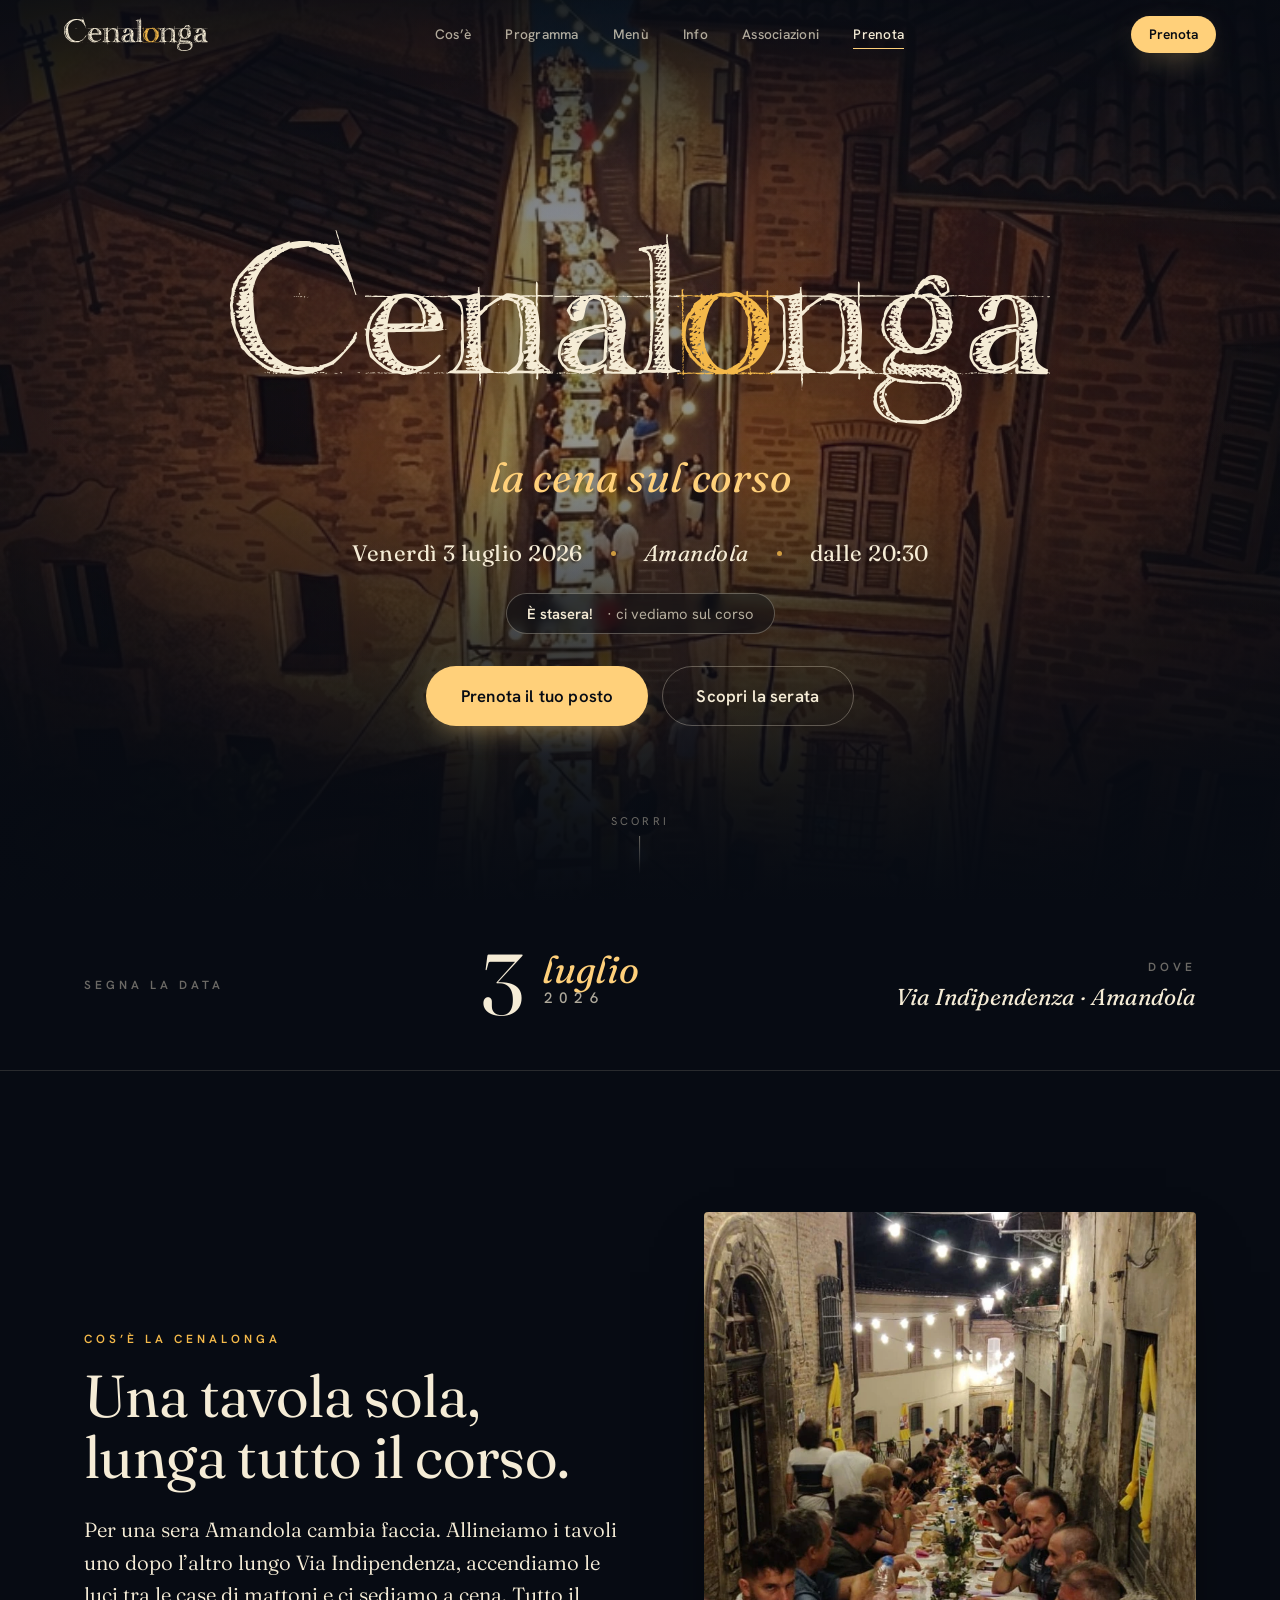
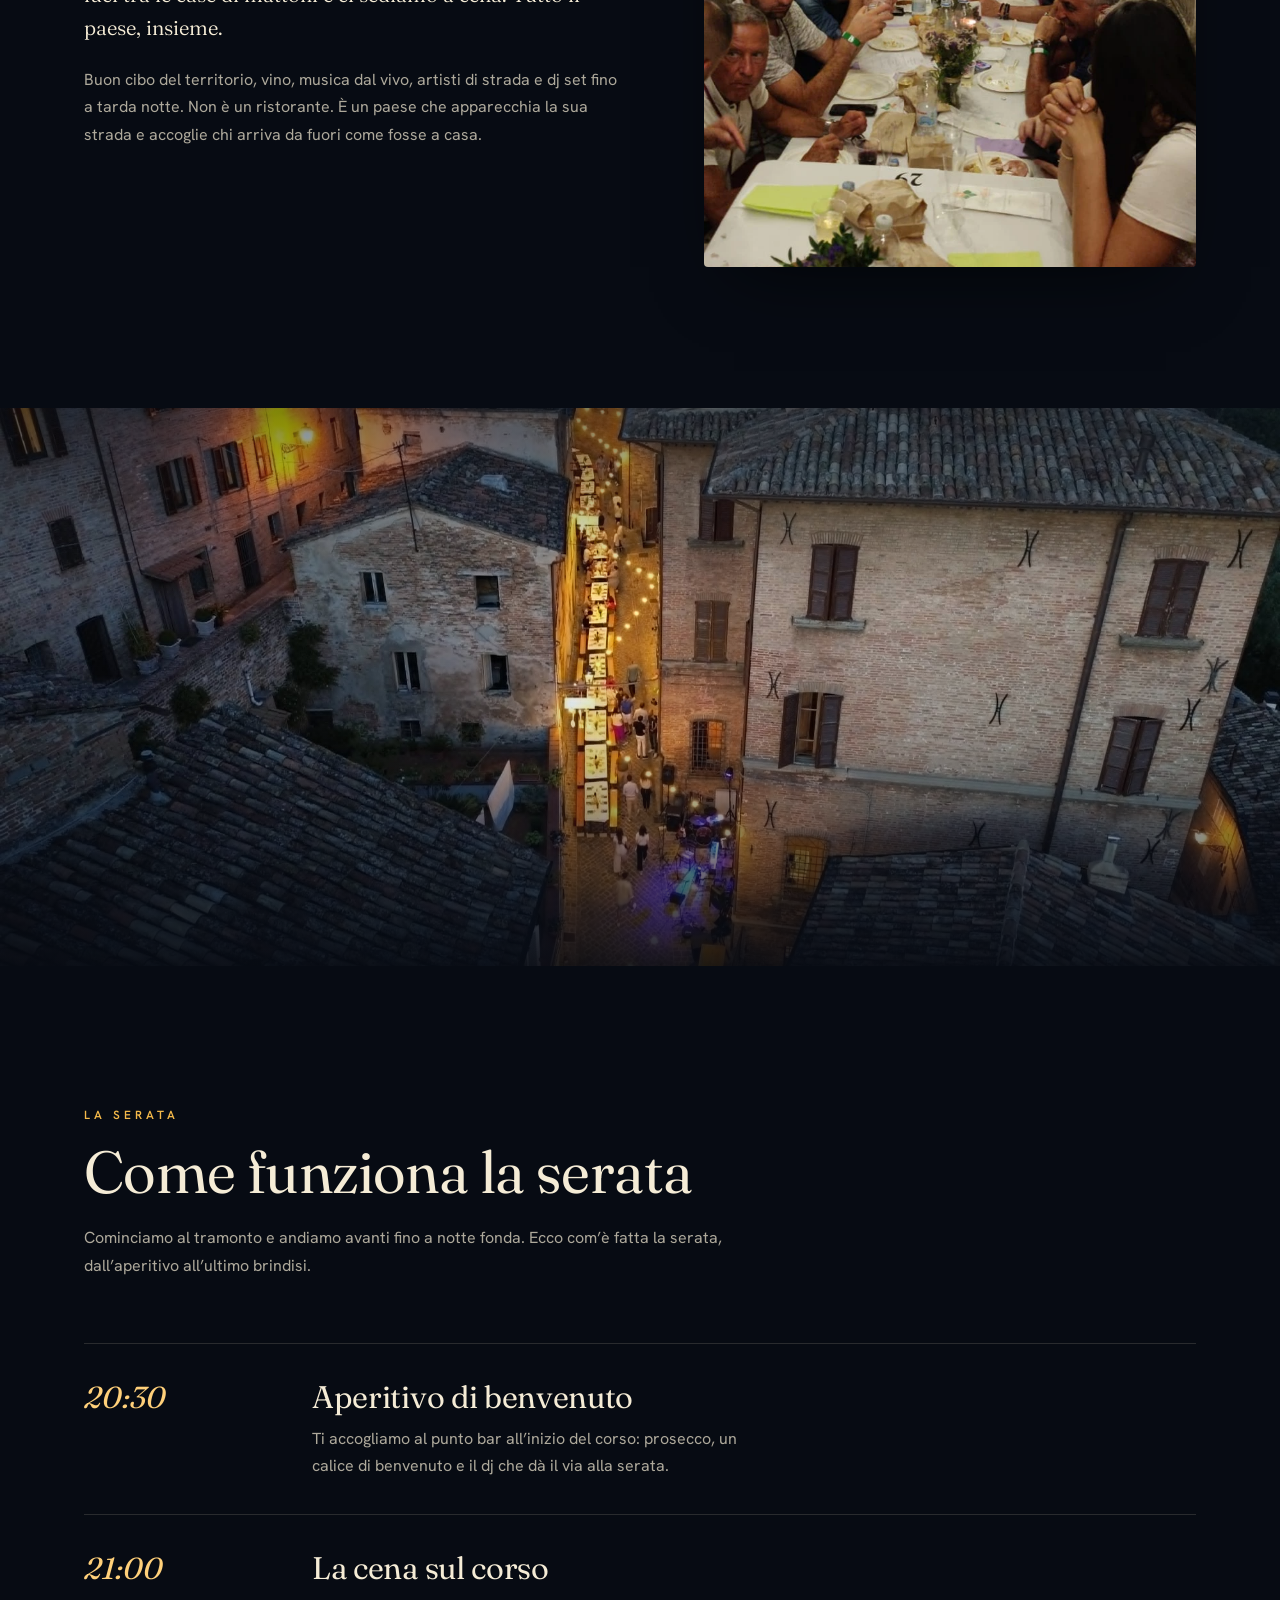
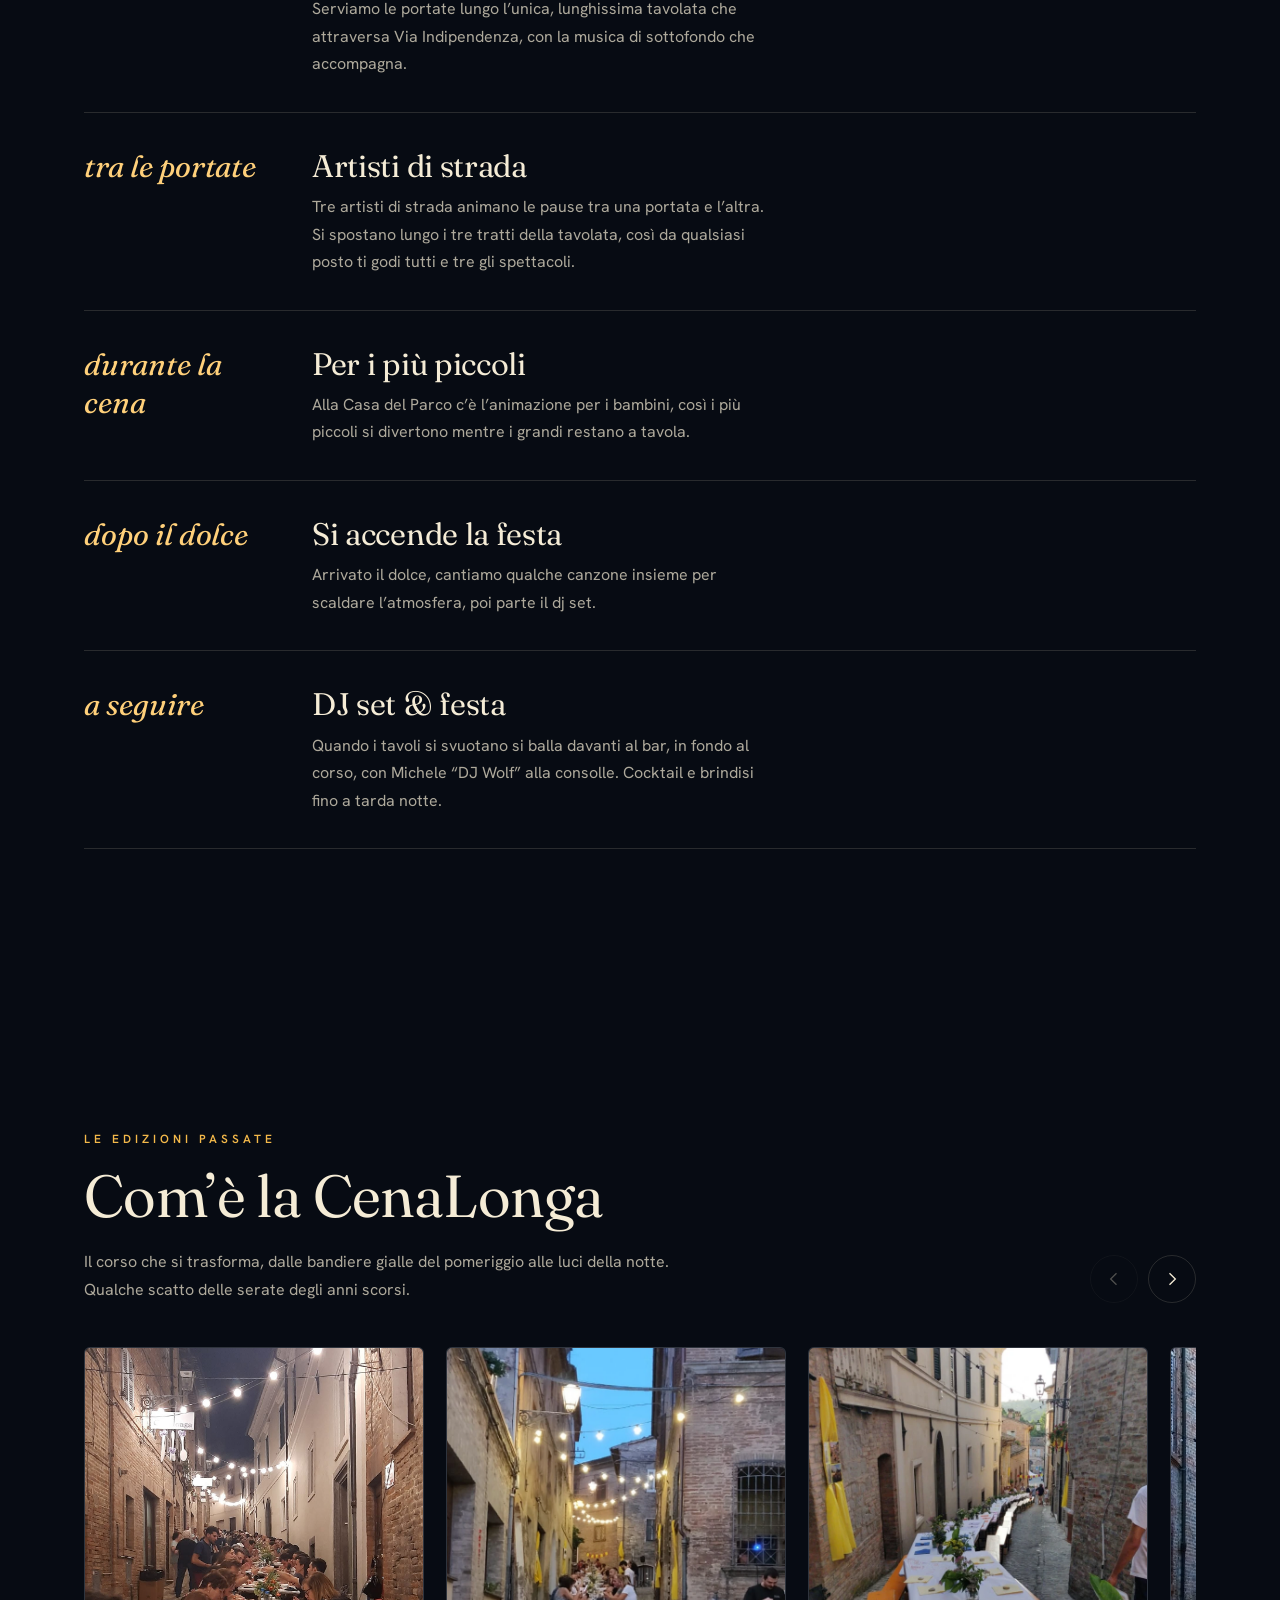
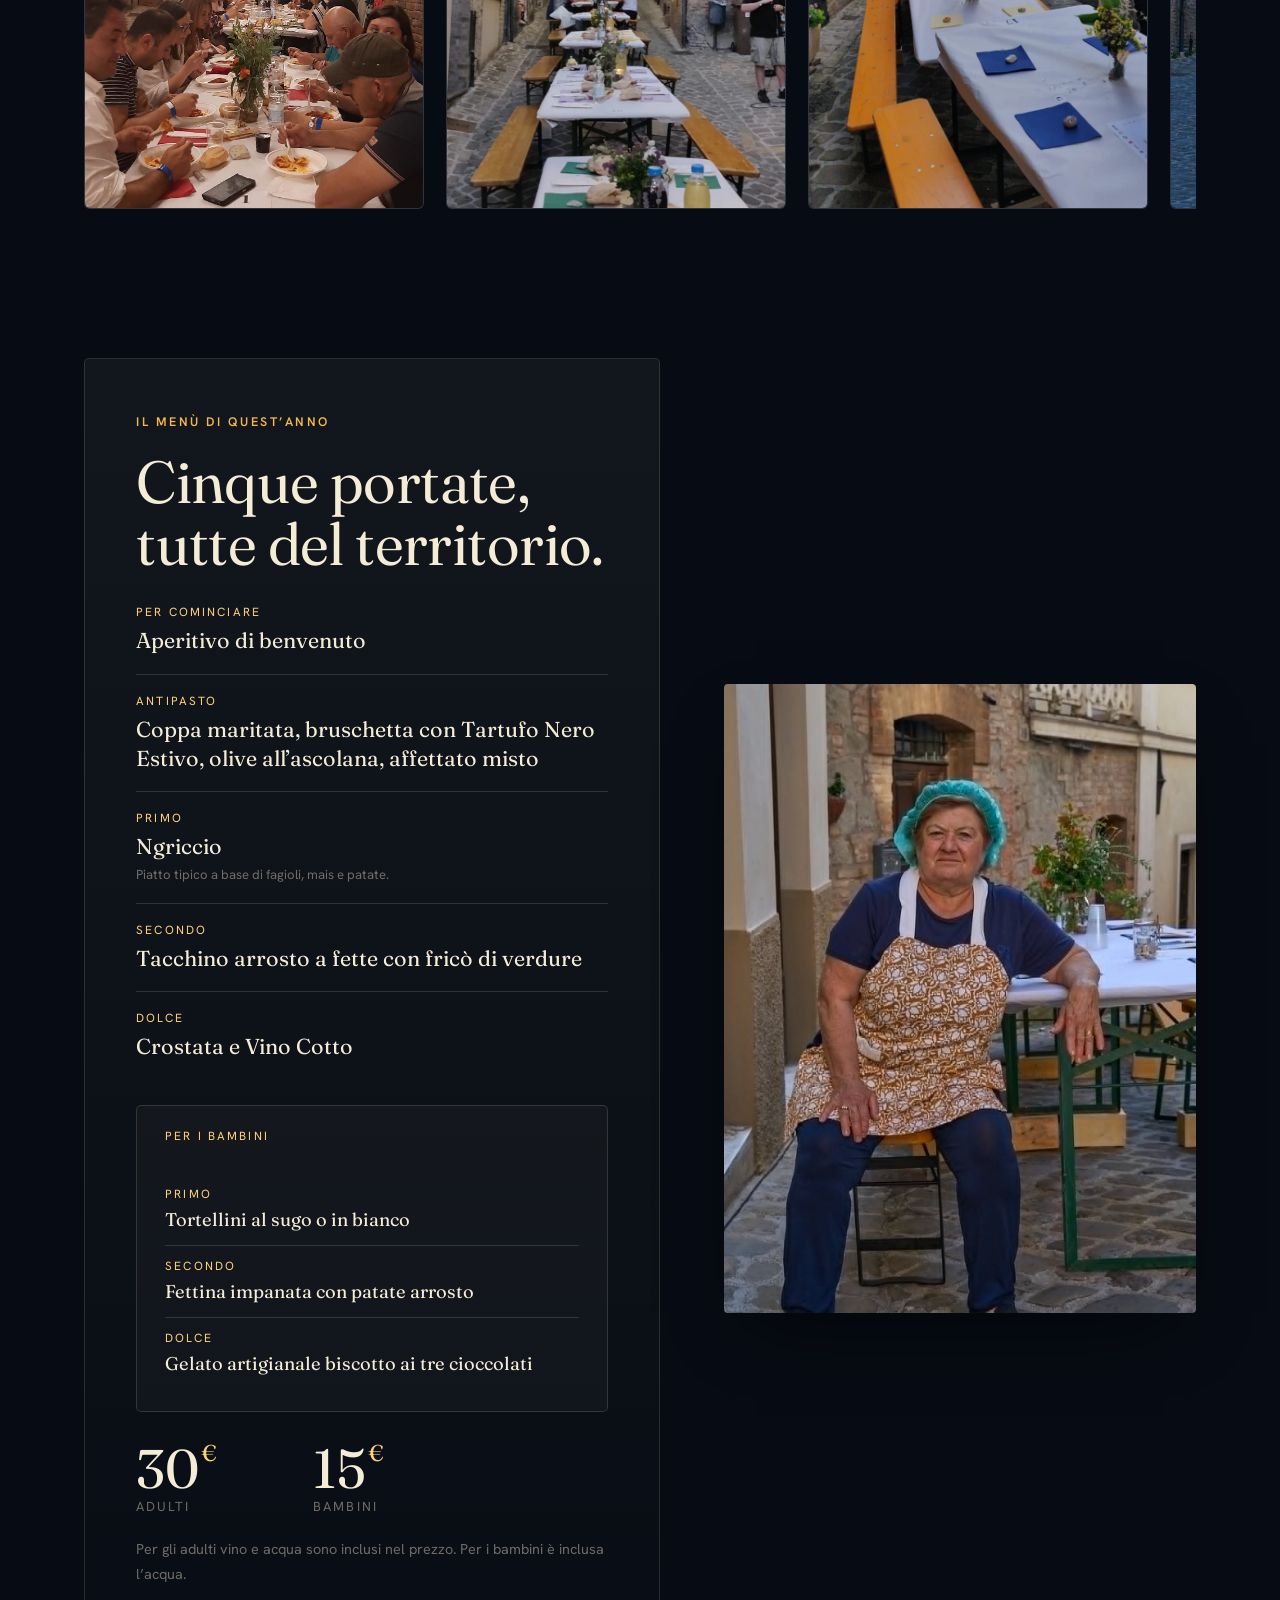
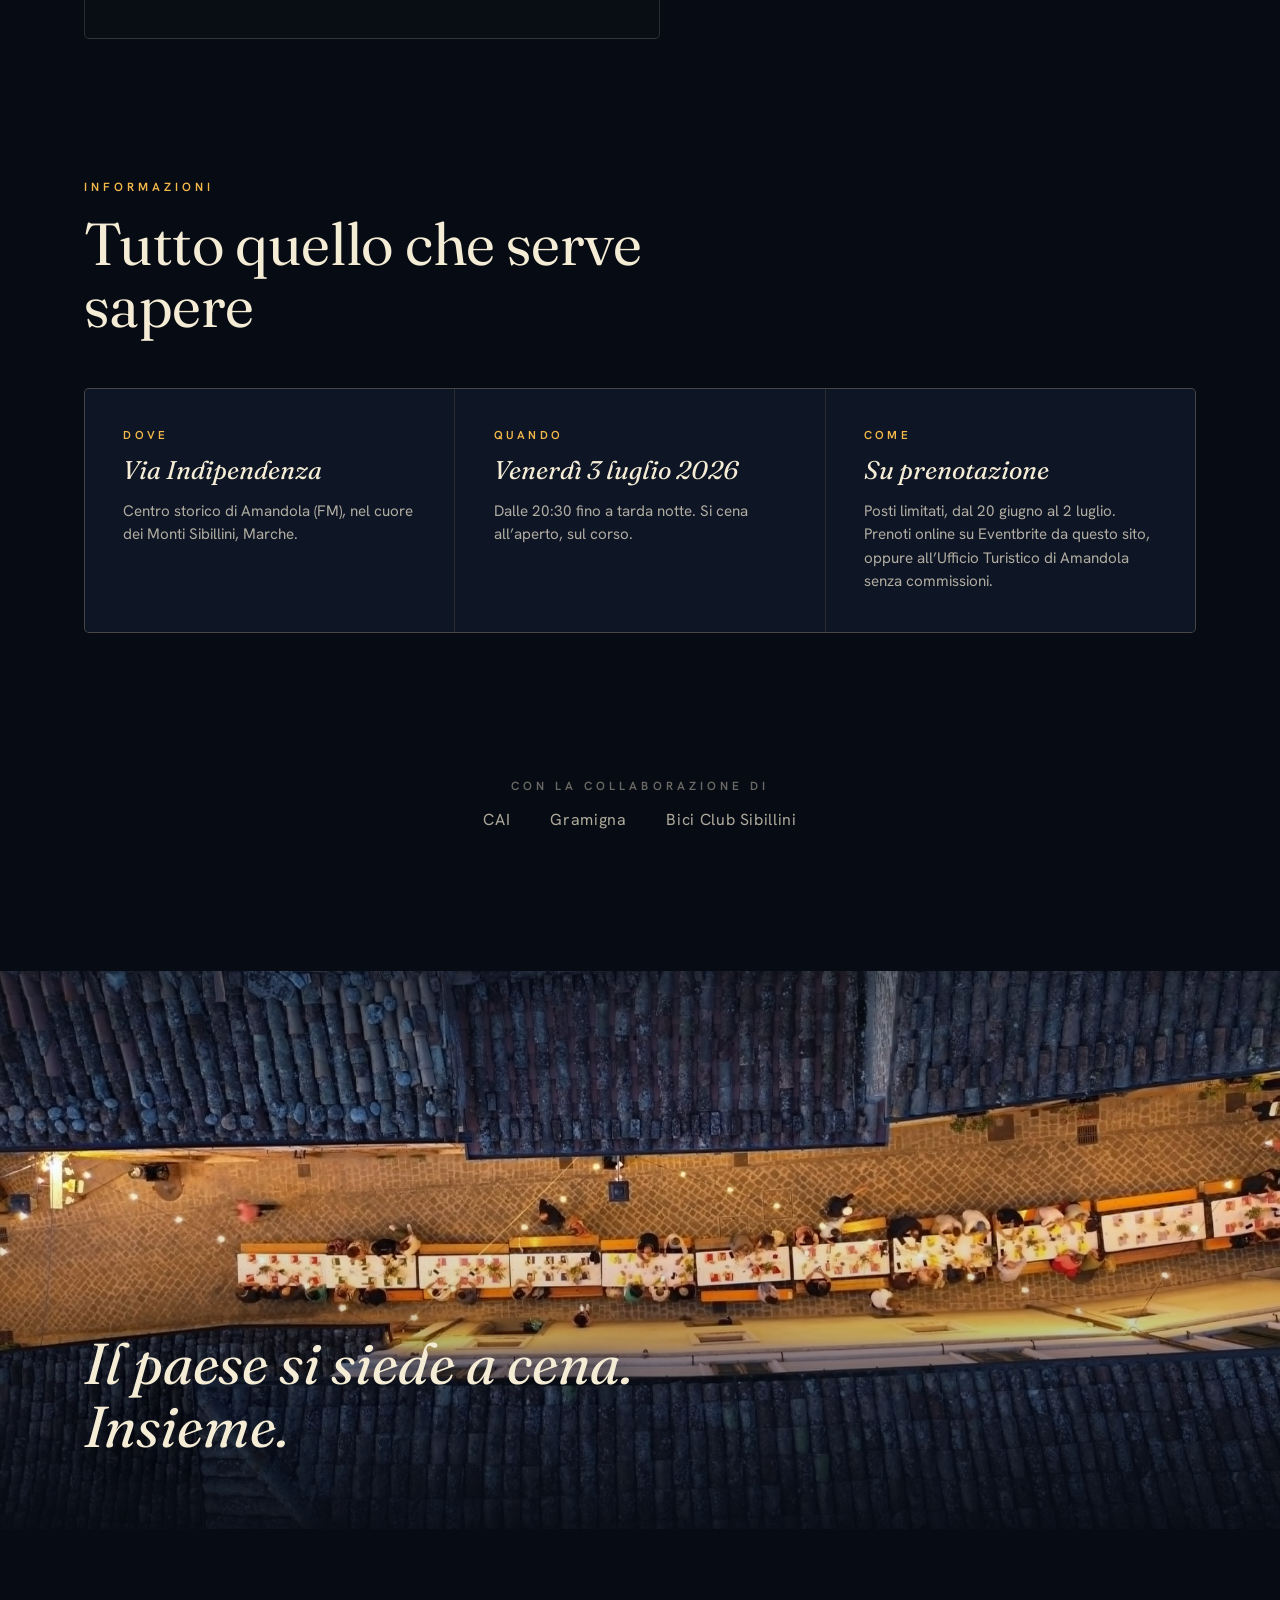
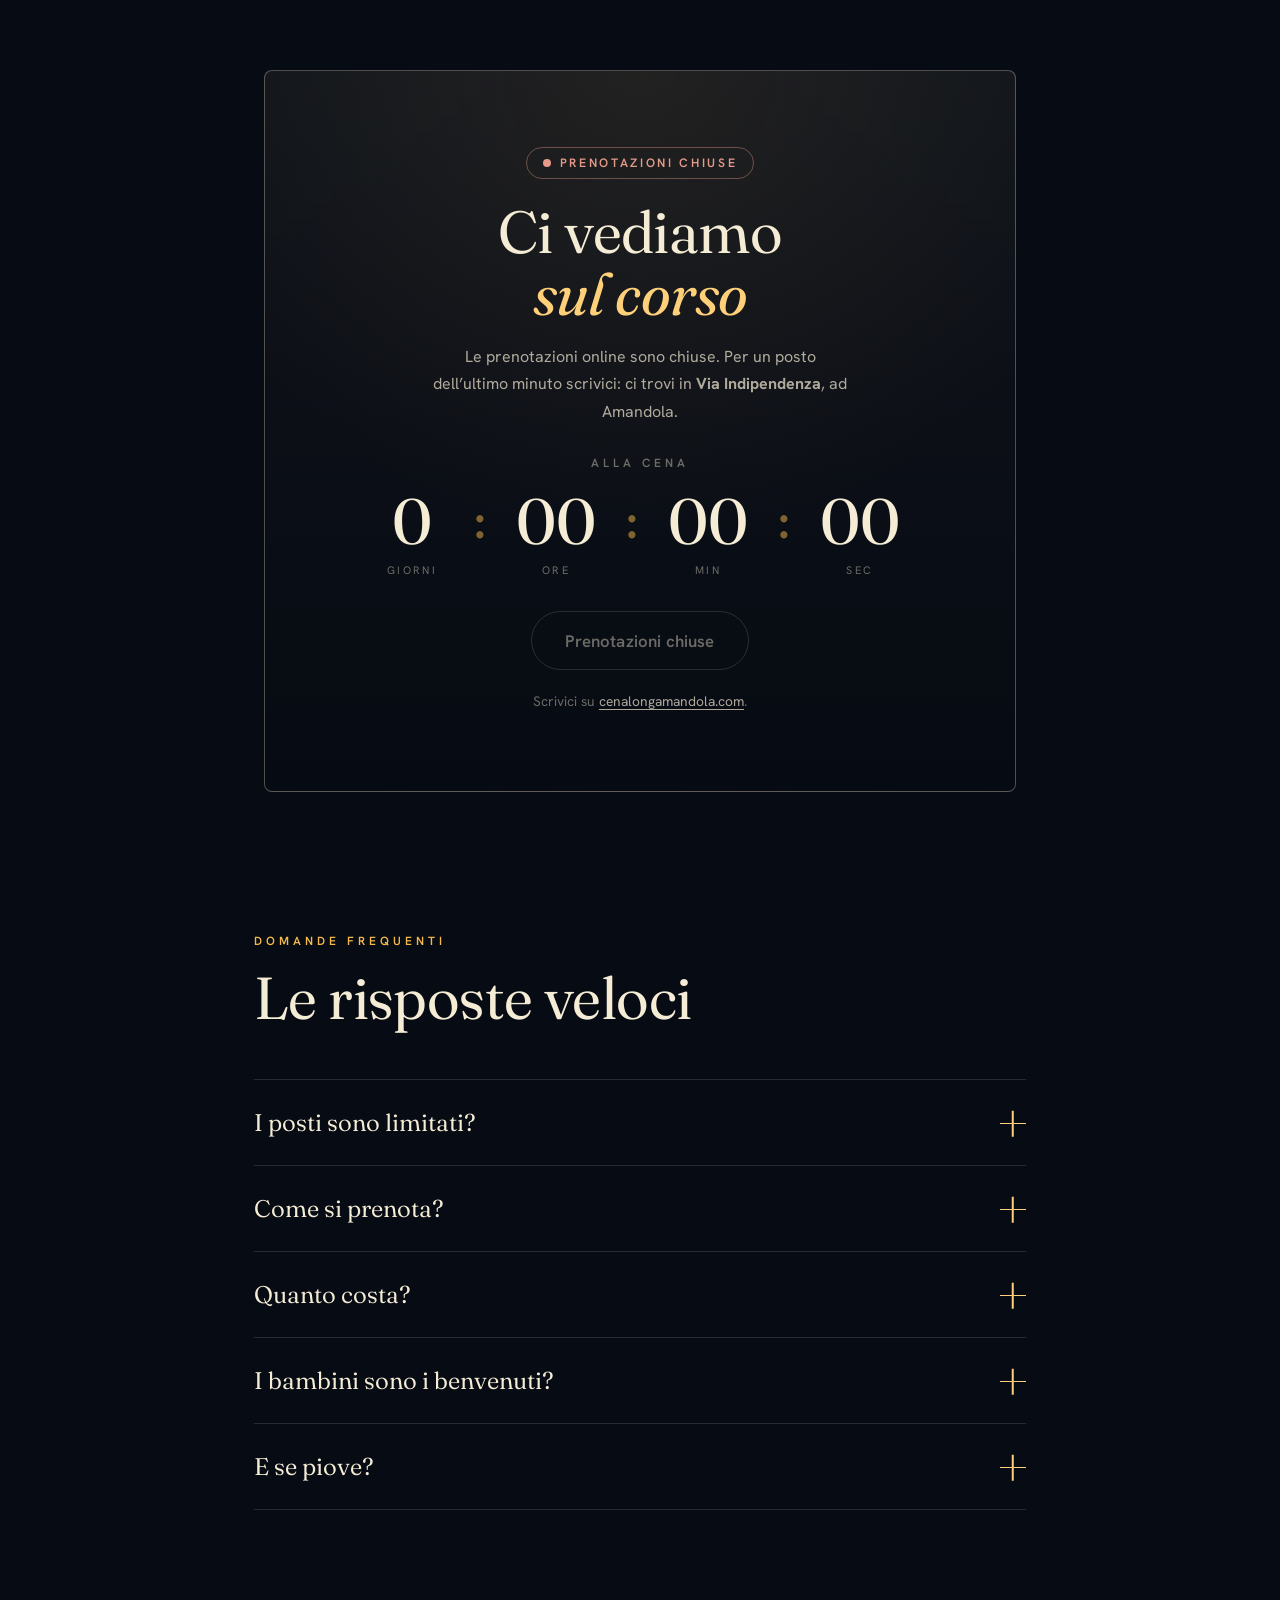
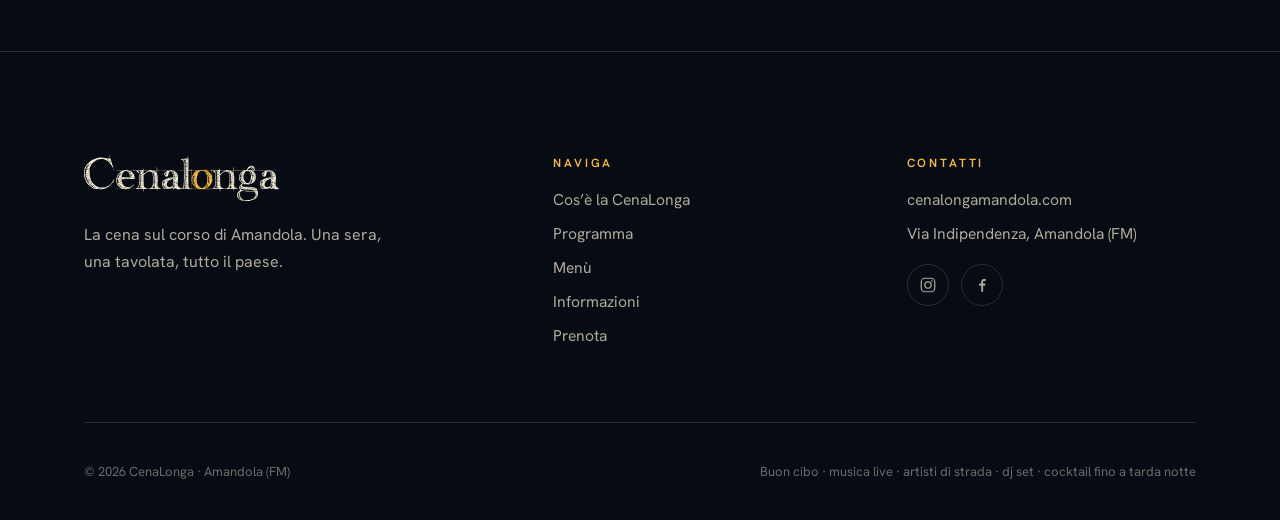
==== index.html @ ffe9c6a2 "Rimuovi l'email dai contatti nel footer Co-Authored-By: Claude Opus 4.8 (1M context) <noreply@anthro" ====
<!DOCTYPE html>
<html lang="it">
<head>
<meta charset="utf-8">
<meta name="viewport" content="width=device-width, initial-scale=1">
<title>CenaLonga · la cena sul corso · Amandola, 3 luglio 2026</title>
<meta name="description" content="Una sera, una tavolata lunga tutto il corso di Amandola. Buon cibo, musica dal vivo, artisti di strada e dj set fino a notte fonda. Ti aspettiamo venerdì 3 luglio 2026.">

<!-- Favicon -->
<link rel="icon" type="image/svg+xml" href="assets/cenalonga-logo.svg">
<meta name="theme-color" content="#070B13">

<!-- Open Graph -->
<meta property="og:type" content="website">
<meta property="og:locale" content="it_IT">
<meta property="og:site_name" content="CenaLonga">
<meta property="og:title" content="CenaLonga · la cena sul corso · Amandola, 3 luglio 2026">
<meta property="og:description" content="Una sera, una tavolata lunga tutto il corso di Amandola. Buon cibo, musica dal vivo, artisti di strada e dj set fino a notte fonda. Ti aspettiamo venerdì 3 luglio 2026.">
<meta property="og:url" content="https://tomthias.github.io/cenalonga/">
<meta property="og:image" content="https://tomthias.github.io/cenalonga/assets/photo-aerial-dusk.jpeg">
<meta property="og:image:width" content="4000">
<meta property="og:image:height" content="2250">
<meta property="og:image:alt" content="La lunga tavolata illuminata lungo il corso di Amandola al tramonto">

<!-- Twitter -->
<meta name="twitter:card" content="summary_large_image">
<meta name="twitter:title" content="CenaLonga · la cena sul corso">
<meta name="twitter:description" content="Una tavolata lunga tutto il corso di Amandola. Ti aspettiamo venerdì 3 luglio 2026.">
<meta name="twitter:image" content="https://tomthias.github.io/cenalonga/assets/photo-aerial-dusk.jpeg">

<link rel="stylesheet" href="styles.css">
</head>
<body>

<div class="scroll-progress" id="scroll-progress" aria-hidden="true"></div>

<!-- ===================== HEADER ===================== -->
<header class="site-header">
  <a href="#top" class="brand-link" aria-label="CenaLonga, torna su"><img class="logo-mark" src="assets/cenalonga-logo.svg" alt="CenaLonga"></a>
  <nav class="nav-links" id="nav-links" aria-label="Sezioni">
    <a href="#cosa">Cos’è</a>
    <a href="#programma">Programma</a>
    <a href="#menu">Menù</a>
    <a href="#info">Info</a>
    <a href="#associazioni">Associazioni</a>
    <a href="#prenota">Prenota</a>
  </nav>
  <a id="header-cta" class="btn btn-primary header-cta" href="#prenota">Prenota</a>
  <button class="nav-toggle" id="nav-toggle" aria-label="Apri il menu" aria-expanded="false" aria-controls="nav-links">
    <span class="nav-toggle-bar"></span>
    <span class="nav-toggle-bar"></span>
    <span class="nav-toggle-bar"></span>
  </button>
</header>

<span id="top"></span>

<!-- ===================== HERO ===================== -->
<section class="hero">
  <div class="hero-bg" aria-hidden="true"><img class="hero-bg-img" id="hero-bg-img" src="assets/cenalonga-hero.png" alt=""></div>
  <div class="hero-inner">
    <img class="hero-logo" src="assets/cenalonga-logo.svg" alt="CenaLonga">
    <p class="hero-tagline">la cena sul corso</p>
    <div class="hero-meta">
      <span>Venerdì 3 luglio 2026</span>
      <span class="dot" aria-hidden="true"></span>
      <span class="place">Amandola</span>
      <span class="dot" aria-hidden="true"></span>
      <span>dalle 20:30</span>
    </div>
    <div class="count-pill" id="hero-count">Mancano <b>…</b> giorni alla cena</div>
    <div class="hero-cta-row">
      <a class="btn btn-primary btn-lg" href="#prenota">Prenota il tuo posto</a>
      <a class="btn btn-ghost btn-lg" href="#cosa">Scopri la serata</a>
    </div>
  </div>
  <div class="scroll-cue" aria-hidden="true"><span>scorri</span><span class="line"></span></div>
</section>

<!-- ===================== SAVE THE DATE STRIP ===================== -->
<section class="section-strip">
  <div class="wrap strip-inner reveal">
    <div class="strip-eyebrow eyebrow dim">Segna la data</div>
    <div class="datelock">
      <span class="d">3</span>
      <span class="col">
        <span class="m ital">luglio</span>
        <span class="y">2026</span>
      </span>
    </div>
    <div class="strip-where">
      <span class="eyebrow dim">Dove</span>
      <span class="serif ital strip-place">Via Indipendenza · Amandola</span>
    </div>
  </div>
</section>
<hr class="hr">

<!-- ===================== COS'È ===================== -->
<section id="cosa" class="section-pad">
  <div class="wrap split">
    <div class="story-copy reveal">
      <div class="eyebrow">Cos’è la CenaLonga</div>
      <h2 style="margin-top:18px">Una tavola sola,<br>lunga tutto il corso.</h2>
      <p class="lead" style="margin-top:26px">Per una sera Amandola cambia faccia. Allineiamo i tavoli uno dopo l’altro lungo Via Indipendenza, accendiamo le luci tra le case di mattoni e ci sediamo a cena. Tutto il paese, insieme.</p>
      <p>Buon cibo del territorio, vino, musica dal vivo, artisti di strada e dj set fino a tarda notte. Non è un ristorante. È un paese che apparecchia la sua strada e accoglie chi arriva da fuori come fosse a casa.</p>
    </div>
    <div class="story-media reveal">
      <img src="assets/photo-tavolata-notte.webp" alt="La tavolata della CenaLonga gremita di commensali, di sera, sotto le luci appese tra le case del corso di Amandola">
    </div>
  </div>
</section>

<!-- ===================== BAND 1 ===================== -->
<section class="band reveal" aria-label="La tavolata sul corso al tramonto">
  <img src="assets/photo-aerial-dusk.jpeg" alt="Veduta dall'alto della lunga tavolata illuminata lungo il corso di Amandola al tramonto">
</section>

<!-- ===================== PROGRAMMA ===================== -->
<section id="programma" class="section-pad">
  <div class="wrap">
    <div class="reveal" style="max-width:720px">
      <div class="eyebrow">La serata</div>
      <h2 style="margin-top:18px">Come funziona la serata</h2>
      <p style="margin-top:22px">Cominciamo al tramonto e andiamo avanti fino a notte fonda. Ecco com’è fatta la serata, dall’aperitivo all’ultimo brindisi.</p>
    </div>

    <div class="timeline">
      <div class="tl-row reveal">
        <div class="tl-time">20:30</div>
        <div class="tl-body"><h3>Aperitivo di benvenuto</h3><p>Ti accogliamo al punto bar all’inizio del corso: prosecco, un calice di benvenuto e il dj che dà il via alla serata.</p></div>
      </div>
      <div class="tl-row reveal">
        <div class="tl-time">21:00</div>
        <div class="tl-body"><h3>La cena sul corso</h3><p>Serviamo le portate lungo l’unica, lunghissima tavolata che attraversa Via Indipendenza, con la musica di sottofondo che accompagna.</p></div>
      </div>
      <div class="tl-row reveal">
        <div class="tl-time ital">tra le portate</div>
        <div class="tl-body"><h3>Artisti di strada</h3><p>Tre artisti di strada animano le pause tra una portata e l’altra. Si spostano lungo i tre tratti della tavolata, così da qualsiasi posto ti godi tutti e tre gli spettacoli.</p></div>
      </div>
      <div class="tl-row reveal">
        <div class="tl-time ital">durante la cena</div>
        <div class="tl-body"><h3>Per i più piccoli</h3><p>Alla Casa del Parco c’è l’animazione per i bambini, così i più piccoli si divertono mentre i grandi restano a tavola.</p></div>
      </div>
      <div class="tl-row reveal">
        <div class="tl-time ital">dopo il dolce</div>
        <div class="tl-body"><h3>Si accende la festa</h3><p>Arrivato il dolce, cantiamo qualche canzone insieme per scaldare l’atmosfera, poi parte il dj set.</p></div>
      </div>
      <div class="tl-row reveal">
        <div class="tl-time ital">a seguire</div>
        <div class="tl-body"><h3>DJ set &amp; festa</h3><p>Quando i tavoli si svuotano si balla davanti al bar, in fondo al corso, con Michele “DJ Wolf” alla consolle. Cocktail e brindisi fino a tarda notte.</p></div>
      </div>
    </div>
  </div>
</section>

<!-- ===================== GALLERIA ===================== -->
<section id="galleria" class="section-pad">
  <div class="wrap">
    <div class="reveal gallery-head">
      <div>
        <div class="eyebrow">Le edizioni passate</div>
        <h2 style="margin-top:18px">Com’è la CenaLonga</h2>
        <p style="margin-top:22px">Il corso che si trasforma, dalle bandiere gialle del pomeriggio alle luci della notte. Qualche scatto delle serate degli anni scorsi.</p>
      </div>
      <div class="gallery-nav" aria-hidden="true">
        <button class="gallery-btn" id="gallery-prev" type="button" aria-label="Foto precedente">
          <svg viewBox="0 0 24 24" width="20" height="20" fill="none" stroke="currentColor" stroke-width="1.6"><path d="M15 5l-7 7 7 7"/></svg>
        </button>
        <button class="gallery-btn" id="gallery-next" type="button" aria-label="Foto successiva">
          <svg viewBox="0 0 24 24" width="20" height="20" fill="none" stroke="currentColor" stroke-width="1.6"><path d="M9 5l7 7-7 7"/></svg>
        </button>
      </div>
    </div>

    <div class="gallery-track reveal" id="gallery-track" tabindex="0" role="group" aria-label="Galleria fotografica, scorri per vedere le foto">
      <figure class="gallery-slide"><img src="assets/497465403_9755982084454781_5396394575062664688_n.jpg" alt="La tavolata di sera gremita di commensali che cenano sotto le luci appese, lungo il corso di Amandola" loading="lazy"></figure>
      <figure class="gallery-slide"><img src="assets/1084055_IMG20230721WA0006_std.webp" alt="La tavolata apparecchiata al tramonto, con le lampadine accese tra le case del centro storico" loading="lazy"></figure>
      <figure class="gallery-slide"><img src="assets/1084056_IMG20230721WA0007_std.webp" alt="La tavolata di giorno lungo il vicolo, con le bandiere gialle appese ai muri" loading="lazy"></figure>
      <figure class="gallery-slide"><img src="assets/photo-street-tables.jpeg" alt="L’insegna della CenaLonga e i tavoli allineati lungo la strada acciottolata prima della cena" loading="lazy"></figure>
      <figure class="gallery-slide"><img src="assets/photo-tables-day.jpeg" alt="Tavoli apparecchiati con i fiori di campo nei vasetti, di pomeriggio, lungo il corso" loading="lazy"></figure>
    </div>
  </div>
</section>

<!-- ===================== MENÙ ===================== -->
<section id="menu" class="section-pad" style="padding-top:0">
  <div class="wrap menu-wrap">
    <div class="menu-card reveal">
      <div class="menu-eyebrow">Il menù di quest’anno</div>
      <h2 style="margin:20px 0 0">Cinque portate,<br>tutte del territorio.</h2>
      <ul class="menu-courses">
        <li class="course">
          <span class="label">Per cominciare</span>
          <span class="dish">Aperitivo di benvenuto</span>
        </li>
        <li class="course">
          <span class="label">Antipasto</span>
          <span class="dish">Coppa maritata, bruschetta con Tartufo Nero Estivo, olive all’ascolana, affettato misto</span>
        </li>
        <li class="course">
          <span class="label">Primo</span>
          <span class="dish">Ngriccio<small>Piatto tipico a base di fagioli, mais e patate.</small></span>
        </li>
        <li class="course">
          <span class="label">Secondo</span>
          <span class="dish">Tacchino arrosto a fette con fricò di verdure</span>
        </li>
        <li class="course">
          <span class="label">Dolce</span>
          <span class="dish">Crostata e Vino Cotto</span>
        </li>
      </ul>

      <div class="menu-kids">
        <span class="kids-title">Per i bambini</span>
        <ul class="menu-courses">
          <li class="course">
            <span class="label">Primo</span>
            <span class="dish">Tortellini al sugo o in bianco</span>
          </li>
          <li class="course">
            <span class="label">Secondo</span>
            <span class="dish">Fettina impanata con patate arrosto</span>
          </li>
          <li class="course">
            <span class="label">Dolce</span>
            <span class="dish">Gelato artigianale biscotto ai tre cioccolati</span>
          </li>
        </ul>
      </div>

      <div class="price-row">
        <div class="price">
          <span class="amt">30<small>€</small></span>
          <span class="who">Adulti</span>
        </div>
        <div class="divider" aria-hidden="true"></div>
        <div class="price">
          <span class="amt">15<small>€</small></span>
          <span class="who">Bambini</span>
        </div>
      </div>
      <p class="menu-note">Per gli adulti vino e acqua sono inclusi nel prezzo. Per i bambini è inclusa l’acqua.</p>
    </div>
    <div class="story-media reveal">
      <img src="assets/photo-cuoca.jpeg" alt="Una delle cuoche del paese accanto alla tavolata apparecchiata">
    </div>
  </div>
</section>

<!-- ===================== INFO ===================== -->
<section id="info" class="section-pad" style="padding-top:0">
  <div class="wrap">
    <div class="reveal" style="max-width:720px;margin-bottom:clamp(34px,4vw,56px)">
      <div class="eyebrow">Informazioni</div>
      <h2 style="margin-top:18px">Tutto quello che serve sapere</h2>
    </div>
    <div class="info-grid reveal" data-stagger>
      <div class="info-cell">
        <span class="label">Dove</span>
        <span class="big">Via Indipendenza</span>
        <span class="sub">Centro storico di Amandola (FM), nel cuore dei Monti Sibillini, Marche.</span>
      </div>
      <div class="info-cell">
        <span class="label">Quando</span>
        <span class="big">Venerdì 3 luglio 2026</span>
        <span class="sub">Dalle 20:30 fino a tarda notte. Si cena all’aperto, sul corso.</span>
      </div>
      <div class="info-cell">
        <span class="label">Come</span>
        <span class="big">Su prenotazione</span>
        <span class="sub">Posti limitati, dal 20 giugno al 2 luglio. Prenoti online su Eventbrite da questo sito, oppure all’Ufficio Turistico di Amandola senza commissioni.</span>
      </div>
    </div>
  </div>
</section>

<!-- ===================== ASSOCIAZIONI ===================== -->
<section id="associazioni" class="section-pad" style="padding-top:0">
  <div class="wrap">
    <div class="reveal assoc-block">
      <span class="eyebrow dim">Con la collaborazione di</span>
      <ul class="assoc-names">
        <li>CAI</li>
        <li>Gramigna</li>
        <li>Bici Club Sibillini</li>
      </ul>
    </div>
  </div>
</section>

<!-- ===================== BAND 2 ===================== -->
<section class="band reveal" aria-label="La tavolata vista dall'alto">
  <img src="assets/photo-topdown.jpeg" alt="Veduta a piombo sulla tavolata della CenaLonga con i commensali">
  <div class="band-cap"><p class="big">Il paese si siede a cena. Insieme.</p></div>
</section>

<!-- ===================== PRENOTA ===================== -->
<section id="prenota" class="section-pad">
  <div class="wrap" style="max-width:880px">
    <div class="booking is-before reveal">
      <div class="status-tag"><span class="led" aria-hidden="true"></span><span id="b-status-text">Prenotazioni · aprono il 20 giugno</span></div>
      <h2 id="b-headline">Le prenotazioni aprono<br><span class="script gold">tra poco</span></h2>
      <p class="b-sub" id="b-sub">I posti sono pochi. Apriamo le prenotazioni <b>sabato 20 giugno</b> e chiudiamo il <b>2 luglio</b>: online su Eventbrite, oppure di persona all’<b>Ufficio Turistico di Amandola</b>, senza commissioni. Torna qui o segnati la data.</p>
      <div class="eyebrow dim" id="b-countdown-cap" style="margin-bottom:18px">All’apertura delle prenotazioni</div>
      <div class="countdown" id="b-countdown"></div>
      <a id="b-cta" class="btn btn-ghost btn-lg" aria-disabled="true">Prenotazioni dal 20 giugno</a>
      <p class="b-note" id="b-note">Prenotazioni gestite su Eventbrite, tramite <a href="https://cenalongamandola.com">cenalongamandola.com</a>.</p>
    </div>
  </div>
</section>

<!-- ===================== FAQ ===================== -->
<section id="faq" class="section-pad" style="padding-top:0">
  <div class="wrap" style="max-width:900px">
    <div class="reveal" style="max-width:720px">
      <div class="eyebrow">Domande frequenti</div>
      <h2 style="margin-top:18px">Le risposte veloci</h2>
    </div>
    <div class="faq-list reveal">
      <div class="faq-item">
        <button class="faq-q" aria-expanded="false">I posti sono limitati?<span class="ico" aria-hidden="true"></span></button>
        <div class="faq-a"><div class="inner"><p>Sì. La tavolata ha un numero chiuso di posti: quando finiscono, chiudiamo le prenotazioni. Meglio non aspettare, prenota appena apriamo il 20 giugno.</p></div></div>
      </div>
      <div class="faq-item">
        <button class="faq-q" aria-expanded="false">Come si prenota?<span class="ico" aria-hidden="true"></span></button>
        <div class="faq-a"><div class="inner"><p>Hai due strade. Online su Eventbrite, che trovi da questo sito dal 20 giugno. Oppure di persona all’Ufficio Turistico di Amandola, senza commissioni. In tutti e due i casi scegli quanti posti ti servono, tra adulti e bambini.</p></div></div>
      </div>
      <div class="faq-item">
        <button class="faq-q" aria-expanded="false">Quanto costa?<span class="ico" aria-hidden="true"></span></button>
        <div class="faq-a"><div class="inner"><p>30€ per gli adulti e 15€ per i bambini, per coprire la cena. Paghi quando prenoti, su Eventbrite o all’Ufficio Turistico di Amandola.</p></div></div>
      </div>
      <div class="faq-item">
        <button class="faq-q" aria-expanded="false">I bambini sono i benvenuti?<span class="ico" aria-hidden="true"></span></button>
        <div class="faq-a"><div class="inner"><p>Altroché. La CenaLonga è una festa di paese: famiglie e bambini sono parte della serata, con una quota ridotta apposta per loro. E durante la cena, alla Casa del Parco, c’è l’animazione per i più piccoli.</p></div></div>
      </div>
      <div class="faq-item">
        <button class="faq-q" aria-expanded="false">E se piove?<span class="ico" aria-hidden="true"></span></button>
        <div class="faq-a"><div class="inner"><p>Ceniamo sul corso, all’aperto. Se il meteo fa i capricci, ti aggiorniamo sui nostri canali social e su cenalongamandola.com.</p></div></div>
      </div>
    </div>
  </div>
</section>

<!-- ===================== FOOTER ===================== -->
<footer class="site-footer">
  <div class="wrap">
    <div class="foot-grid reveal" data-stagger>
      <div class="foot-col">
        <img class="foot-logo" src="assets/cenalonga-logo.svg" alt="CenaLonga">
        <p style="max-width:34ch">La cena sul corso di Amandola. Una sera, una tavolata, tutto il paese.</p>
      </div>
      <div class="foot-col">
        <h4>Naviga</h4>
        <ul>
          <li><a href="#cosa">Cos’è la CenaLonga</a></li>
          <li><a href="#programma">Programma</a></li>
          <li><a href="#menu">Menù</a></li>
          <li><a href="#info">Informazioni</a></li>
          <li><a href="#prenota">Prenota</a></li>
        </ul>
      </div>
      <div class="foot-col">
        <h4>Contatti</h4>
        <ul>
          <li><a href="https://cenalongamandola.com">cenalongamandola.com</a></li>
          <li>Via Indipendenza, Amandola (FM)</li>
        </ul>
        <div class="socials" style="margin-top:20px">
          <a href="https://www.instagram.com/cenalonga/" target="_blank" rel="noopener" aria-label="Instagram" title="Instagram">
            <svg width="18" height="18" viewBox="0 0 24 24" fill="none" stroke="currentColor" stroke-width="1.6"><rect x="3" y="3" width="18" height="18" rx="5"/><circle cx="12" cy="12" r="4.2"/><circle cx="17.2" cy="6.8" r="1.1" fill="currentColor" stroke="none"/></svg>
          </a>
          <a href="https://www.facebook.com/profile.php?id=61561306824350" target="_blank" rel="noopener" aria-label="Facebook" title="Facebook">
            <svg width="18" height="18" viewBox="0 0 24 24" fill="currentColor"><path d="M13.5 21v-8h2.6l.4-3h-3V8.1c0-.86.24-1.45 1.48-1.45H17V3.97c-.27-.04-1.2-.12-2.28-.12-2.26 0-3.8 1.38-3.8 3.9V10H8.3v3h2.62v8z"/></svg>
          </a>
        </div>
      </div>
    </div>
    <div class="foot-bottom">
      <span>© 2026 CenaLonga · Amandola (FM)</span>
      <span>Buon cibo · musica live · artisti di strada · dj set · cocktail fino a tarda notte</span>
    </div>
  </div>
</footer>

<script src="app.js"></script>
</body>
</html>
---- styles.css ----
/* ============================================================
   CenaLonga — la cena sul corso · Amandola
   Design system rooted in the official poster
   ============================================================ */

@import url('https://fonts.googleapis.com/css2?family=Fraunces:ital,opsz,wght@0,9..144,300..700;1,9..144,300..700&family=Hanken+Grotesk:wght@400;500;600;700&display=swap');

:root{
  /* Palette from the poster */
  --navy-1:#18233A;
  --navy-2:#0E1524;
  --navy-3:#070B13;
  --cream:#F5ECD6;
  --cream-2:#E6D8B3;
  --cream-dim:rgba(245,236,214,.70);
  --cream-faint:rgba(245,236,214,.42);
  --gold:#FFD07A;
  --gold-2:#F4B94A;
  --line:rgba(245,236,214,.14);
  --line-strong:rgba(245,236,214,.30);

  --serif:'Fraunces',Georgia,'Times New Roman',serif;
  --sans:'Hanken Grotesk',-apple-system,BlinkMacSystemFont,'Segoe UI',sans-serif;

  --maxw:1240px;
  --pad:clamp(20px,5vw,72px);

  --hero-img:url('assets/cenalonga-hero.png');
}

*{box-sizing:border-box}
html{scroll-behavior:smooth}
body{
  margin:0;
  font-family:var(--sans);
  color:var(--cream);
  background:var(--navy-3);
  -webkit-font-smoothing:antialiased;
  text-rendering:optimizeLegibility;
  overflow-x:hidden;
}
body::before{
  /* fixed atmospheric backdrop, like the poster radial */
  content:"";
  position:fixed;inset:0;z-index:-2;
  background:
    radial-gradient(120% 90% at 50% 18%, var(--navy-1) 0%, var(--navy-2) 52%, var(--navy-3) 100%);
}
img{display:block;max-width:100%}
a{color:inherit;text-decoration:none}
button{font-family:inherit}

/* ---------- type helpers ---------- */
.eyebrow{
  font-family:var(--sans);
  font-weight:600;
  font-size:.74rem;
  letter-spacing:.34em;
  text-transform:uppercase;
  color:var(--gold-2);
}
.eyebrow.dim{color:var(--cream-faint)}
.serif{font-family:var(--serif)}
.ital{font-style:italic}
.gold{color:var(--gold)}
.script{font-family:var(--serif);font-style:italic;font-weight:400}

h1,h2,h3{font-family:var(--serif);font-weight:380;line-height:1.04;margin:0;letter-spacing:-.01em}
h2{font-size:clamp(2.1rem,5.2vw,3.7rem)}
h3{font-size:clamp(1.4rem,2.6vw,1.95rem)}
p{margin:0;line-height:1.72;color:var(--cream-dim);font-size:clamp(1rem,1.15vw,1.14rem)}

/* ---------- layout ---------- */
.wrap{max-width:var(--maxw);margin:0 auto;padding-left:var(--pad);padding-right:var(--pad)}
section{position:relative}
.section-pad{padding-block:clamp(72px,11vw,160px)}
.hr{height:1px;background:var(--line);border:0;margin:0}

/* ============================================================
   HEADER
   ============================================================ */
.site-header{
  position:fixed;top:0;left:0;right:0;z-index:50;
  display:flex;align-items:center;justify-content:space-between;
  gap:24px;
  padding:16px var(--pad);
  transition:background .4s ease, backdrop-filter .4s ease, padding .4s ease, border-color .4s;
  border-bottom:1px solid transparent;
}
.site-header.scrolled{
  background:linear-gradient(180deg,rgba(7,11,19,.62),rgba(7,11,19,.38));
  -webkit-backdrop-filter:blur(20px) saturate(1.6);
  backdrop-filter:blur(20px) saturate(1.6);
  border-bottom-color:var(--line);
  box-shadow:0 12px 40px -16px rgba(0,0,0,.6);
  padding-block:11px;
}
/* sfumatura morbida sotto la barra: il contenuto entra nel blur in modo graduale */
.site-header.scrolled::after{
  content:"";position:absolute;left:0;right:0;top:100%;height:26px;pointer-events:none;
  -webkit-backdrop-filter:blur(8px);backdrop-filter:blur(8px);
  -webkit-mask-image:linear-gradient(180deg,rgba(0,0,0,.7),transparent);
  mask-image:linear-gradient(180deg,rgba(0,0,0,.7),transparent);
}
.site-header .logo-mark{height:34px;width:auto;color:var(--cream);transition:height .4s ease}
.site-header.scrolled .logo-mark{height:28px}
.nav-links{display:flex;align-items:center;gap:34px}
.nav-links a{
  font-size:.86rem;font-weight:500;color:var(--cream-dim);
  letter-spacing:.02em;transition:color .2s;position:relative;padding:4px 0;
}
.nav-links a:hover{color:var(--cream)}
.nav-links a::after{
  content:"";position:absolute;left:0;right:100%;bottom:-2px;height:1px;
  background:var(--gold);transition:right .3s ease;
}
.nav-links a:hover::after{right:0}

/* ---------- buttons ---------- */
.btn{
  display:inline-flex;align-items:center;gap:.6em;
  font-family:var(--sans);font-weight:600;font-size:.95rem;letter-spacing:.01em;
  padding:.85em 1.5em;border-radius:999px;border:1px solid transparent;
  cursor:pointer;transition:transform .2s ease, background .25s, color .25s, border-color .25s, box-shadow .25s;
  white-space:nowrap;
}
.btn-primary{
  background:var(--gold);color:var(--navy-3);
  box-shadow:0 10px 30px -12px rgba(255,208,122,.6);
}
.btn-primary:hover{transform:translateY(-2px);background:#ffd98f;box-shadow:0 16px 40px -14px rgba(255,208,122,.7)}
.btn-ghost{background:transparent;color:var(--cream);border-color:var(--line-strong)}
.btn-ghost:hover{border-color:var(--cream);background:rgba(245,236,214,.06)}
.btn:disabled,.btn[aria-disabled="true"]{
  background:transparent;color:var(--cream-faint);border-color:var(--line);
  box-shadow:none;cursor:not-allowed;transform:none;
}
.btn-lg{font-size:1.05rem;padding:1.05em 2em}
.header-cta{padding:.6em 1.2em;font-size:.86rem}

/* ============================================================
   HERO
   ============================================================ */
.hero{
  min-height:100svh;
  display:flex;flex-direction:column;justify-content:center;align-items:center;
  text-align:center;
  padding:120px var(--pad) 64px;
  position:relative;overflow:hidden;
}
.hero-bg{position:absolute;inset:0;z-index:-1}
.hero-bg-img{
  position:absolute;inset:0;width:100%;height:100%;
  object-fit:cover;object-position:center 46%;opacity:.72;
}
.hero-bg::after{
  /* legibility veil matching poster gradients */
  content:"";position:absolute;inset:0;
  background:
    radial-gradient(75% 62% at 50% 42%, rgba(7,11,19,.04) 0%, rgba(7,11,19,.42) 58%, rgba(7,11,19,.88) 100%),
    linear-gradient(180deg, rgba(7,11,19,.72) 0%, rgba(7,11,19,.1) 20%, rgba(7,11,19,.12) 52%, rgba(7,11,19,.78) 86%, rgba(7,11,19,.98) 100%);
}
.hero-inner{max-width:1000px;width:100%;display:flex;flex-direction:column;align-items:center;gap:26px}
.hero-logo{
  width:min(86vw,820px);height:auto;color:var(--cream);
  filter:drop-shadow(0 14px 40px rgba(0,0,0,.45));
}
.hero-tagline{
  font-family:var(--serif);font-style:italic;font-weight:400;
  font-size:clamp(1.5rem,3.6vw,2.6rem);
  color:var(--gold);letter-spacing:.01em;margin-top:-8px;
}
.hero-meta{
  display:flex;align-items:center;gap:clamp(14px,2.4vw,28px);flex-wrap:wrap;justify-content:center;
  font-family:var(--serif);font-size:clamp(1.05rem,1.8vw,1.4rem);color:var(--cream);
  letter-spacing:.02em;
}
.hero-meta .dot{width:5px;height:5px;border-radius:50%;background:var(--gold-2);opacity:.8}
.hero-meta .place{font-style:italic}

.hero-cta-row{display:flex;gap:14px;flex-wrap:wrap;justify-content:center;margin-top:6px}

/* countdown pill */
.count-pill{
  display:inline-flex;align-items:center;gap:14px;
  padding:10px 20px;border-radius:999px;
  border:1px solid var(--line-strong);
  background:rgba(7,11,19,.4);backdrop-filter:blur(6px);
  font-size:.92rem;color:var(--cream-dim);
}
.count-pill b{color:var(--cream);font-weight:600;font-variant-numeric:tabular-nums}

.scroll-cue{
  position:absolute;bottom:26px;left:50%;transform:translateX(-50%);
  display:flex;flex-direction:column;align-items:center;gap:8px;
  font-size:.7rem;letter-spacing:.28em;text-transform:uppercase;color:var(--cream-faint);
}
.scroll-cue .line{width:1px;height:38px;background:linear-gradient(var(--cream-faint),transparent);animation:cue 2.4s ease-in-out infinite}
@keyframes cue{0%,100%{opacity:.3;transform:scaleY(.7)}50%{opacity:1;transform:scaleY(1)}}

/* ============================================================
   GENERIC SECTION INTRO
   ============================================================ */
.lead{font-size:clamp(1.15rem,1.6vw,1.4rem);color:var(--cream);line-height:1.6;font-family:var(--serif);font-weight:340}

/* ---------- "cos'è" split ---------- */
.split{display:grid;grid-template-columns:1.05fr .95fr;gap:clamp(36px,6vw,84px);align-items:center}
.story-copy>*+*{margin-top:1.3em}
.story-media{position:relative}
.story-media img{
  width:100%;border-radius:4px;aspect-ratio:3/4;object-fit:cover;
  box-shadow:0 30px 70px -30px rgba(0,0,0,.7);
}
.story-media .tag{
  position:absolute;left:-10px;bottom:24px;
  background:var(--navy-2);border:1px solid var(--line);
  padding:12px 18px;border-radius:3px;font-family:var(--serif);font-style:italic;
  font-size:1.05rem;color:var(--cream);box-shadow:0 18px 40px -20px rgba(0,0,0,.8);
}
.story-media .tag span{display:block;font-family:var(--sans);font-style:normal;font-size:.66rem;letter-spacing:.26em;text-transform:uppercase;color:var(--gold-2);margin-bottom:4px}

/* ---------- save the date strip ---------- */
.section-strip{padding-block:clamp(30px,4vw,46px)}
.strip-inner{display:flex;align-items:center;justify-content:space-between;gap:clamp(20px,4vw,48px);flex-wrap:wrap}
.strip-eyebrow{flex:0 0 auto}
.strip-where{display:flex;flex-direction:column;gap:7px;text-align:right;flex:0 0 auto}
.strip-place{font-size:clamp(1.1rem,1.8vw,1.45rem);color:var(--cream)}
@media (max-width:680px){
  .strip-inner{justify-content:center;text-align:center}
  .strip-where{text-align:center}
}

/* big initial-cap date lockup (from poster) */
.datelock{display:flex;align-items:flex-start;gap:18px;font-family:var(--serif);line-height:.9}
.datelock .d{font-size:clamp(3rem,7vw,5.4rem);font-weight:420}
.datelock .col{display:flex;flex-direction:column;gap:6px;padding-top:.35em}
.datelock .m{font-style:italic;color:var(--gold);font-size:clamp(1.6rem,3.4vw,2.4rem);line-height:.9}
.datelock .y{letter-spacing:.42em;font-family:var(--sans);font-weight:500;font-size:.95rem;color:var(--cream-dim);padding-left:.1em}

/* ============================================================
   FULL-BLEED PHOTO BAND
   ============================================================ */
.band{position:relative;height:clamp(420px,62vh,720px);overflow:hidden;display:flex;align-items:flex-end}
.band img{position:absolute;inset:0;width:100%;height:100%;object-fit:cover}
.band::after{content:"";position:absolute;inset:0;background:linear-gradient(180deg,rgba(7,11,19,.5) 0%,rgba(7,11,19,0) 35%,rgba(7,11,19,.15) 60%,rgba(7,11,19,.9) 100%)}
.band .band-cap{position:relative;z-index:2;padding:0 var(--pad) clamp(34px,6vw,70px);max-width:var(--maxw);margin:0 auto;width:100%}
.band .band-cap .big{font-family:var(--serif);font-style:italic;font-size:clamp(1.8rem,5vw,3.6rem);color:var(--cream);text-shadow:0 4px 30px rgba(0,0,0,.6);max-width:18ch;line-height:1.1}

/* ============================================================
   PROGRAMMA timeline
   ============================================================ */
.timeline{margin-top:clamp(40px,5vw,64px);border-top:1px solid var(--line)}
.tl-row{
  display:grid;grid-template-columns:minmax(120px,180px) 1fr;gap:clamp(18px,4vw,48px);
  align-items:baseline;padding:clamp(22px,3vw,34px) 0;border-bottom:1px solid var(--line);
  transition:background .3s;
}
.tl-row:hover{background:rgba(245,236,214,.03)}
.tl-time{font-family:var(--serif);font-size:clamp(1.3rem,2.4vw,1.9rem);color:var(--gold);font-style:italic}
.tl-body h3{margin-bottom:.35em}
.tl-body p{max-width:52ch}

/* ============================================================
   GALLERIA carosello
   ============================================================ */
.gallery-head{display:flex;align-items:flex-end;justify-content:space-between;gap:24px;flex-wrap:wrap}
.gallery-head > div:first-child{max-width:620px}
.gallery-nav{display:flex;gap:10px}
.gallery-btn{
  width:48px;height:48px;border-radius:50%;border:1px solid var(--line);background:transparent;
  color:var(--cream);display:flex;align-items:center;justify-content:center;cursor:pointer;
  transition:background .25s ease,border-color .25s ease,color .25s ease,opacity .25s ease;
}
.gallery-btn:hover{border-color:var(--gold);color:var(--gold)}
.gallery-btn:disabled{opacity:.3;cursor:default;border-color:var(--line);color:var(--cream)}
.gallery-track{
  display:flex;gap:clamp(14px,2vw,22px);margin-top:clamp(28px,3.5vw,44px);
  overflow-x:auto;scroll-snap-type:x mandatory;scroll-behavior:smooth;
  padding-bottom:8px;-webkit-overflow-scrolling:touch;
  scrollbar-width:none;
}
.gallery-track::-webkit-scrollbar{display:none}
.gallery-track:focus-visible{outline:2px solid var(--gold);outline-offset:6px;border-radius:6px}
.gallery-slide{
  flex:0 0 auto;width:clamp(240px,30vw,340px);margin:0;scroll-snap-align:start;
  border:1px solid var(--line);border-radius:6px;overflow:hidden;background:var(--navy-2);
}
.gallery-slide img{
  display:block;width:100%;height:clamp(340px,42vw,460px);object-fit:cover;
  transition:transform .6s cubic-bezier(.2,.7,.2,1);
}
.gallery-slide:hover img{transform:scale(1.04)}

/* ============================================================
   MENÙ card
   ============================================================ */
.menu-wrap{display:grid;grid-template-columns:1.1fr .9fr;gap:clamp(34px,5vw,72px);align-items:center}
.menu-card{
  border:1px solid var(--line);border-radius:5px;padding:clamp(30px,4vw,52px);
  background:linear-gradient(180deg,rgba(245,236,214,.05),rgba(245,236,214,.01));
  position:relative;overflow:hidden;
}
.menu-soon{display:inline-flex;align-items:center;gap:9px;font-size:.78rem;letter-spacing:.2em;text-transform:uppercase;color:var(--gold-2);font-weight:600}
.menu-soon .pulse{width:8px;height:8px;border-radius:50%;background:var(--gold);box-shadow:0 0 0 0 rgba(255,208,122,.6);animation:pulse 2.2s infinite}
@keyframes pulse{0%{box-shadow:0 0 0 0 rgba(255,208,122,.5)}70%{box-shadow:0 0 0 12px rgba(255,208,122,0)}100%{box-shadow:0 0 0 0 rgba(255,208,122,0)}}
.price-row{display:flex;gap:clamp(20px,4vw,48px);margin-top:30px;flex-wrap:wrap}
.price{display:flex;flex-direction:column;gap:2px}
.price .amt{font-family:var(--serif);font-size:clamp(2.4rem,5vw,3.4rem);color:var(--cream);line-height:1}
.price .amt small{font-size:.42em;color:var(--gold);vertical-align:top;margin-left:2px}
.price .who{font-size:.82rem;letter-spacing:.16em;text-transform:uppercase;color:var(--cream-faint)}
.price .divider{width:1px;align-self:stretch;background:var(--line)}
.menu-eyebrow{display:inline-flex;align-items:center;gap:9px;font-size:.78rem;letter-spacing:.2em;text-transform:uppercase;color:var(--gold-2);font-weight:600}
.menu-courses{margin:30px 0 0;list-style:none;padding:0;display:flex;flex-direction:column}
.course{padding:18px 0;border-top:1px solid var(--line)}
.course:first-child{border-top:0;padding-top:0}
.course .label{display:block;font-size:.74rem;letter-spacing:.18em;text-transform:uppercase;color:var(--gold);margin-bottom:6px}
.course .dish{font-family:var(--serif);font-size:clamp(1.1rem,2.2vw,1.35rem);color:var(--cream);line-height:1.35}
.course .dish small{display:block;font-family:var(--sans,inherit);font-size:.82rem;color:var(--cream-faint);letter-spacing:0;margin-top:4px;line-height:1.5}
.menu-kids{margin-top:26px;padding:22px clamp(20px,3vw,28px);border:1px solid var(--line);border-radius:5px;background:rgba(245,236,214,.03)}
.menu-kids .kids-title{display:block;font-size:.74rem;letter-spacing:.18em;text-transform:uppercase;color:var(--gold);margin-bottom:14px}
.menu-kids .course{padding:12px 0}
.menu-kids .course .dish{font-size:clamp(1rem,1.8vw,1.15rem)}
.menu-note{margin-top:22px;font-size:.9rem;color:var(--cream-faint)}

/* ============================================================
   INFO grid
   ============================================================ */
.info-grid{display:grid;grid-template-columns:repeat(3,1fr);gap:1px;background:var(--line);border:1px solid var(--line);border-radius:5px;overflow:hidden}
.info-cell{background:var(--navy-2);padding:clamp(26px,3vw,40px);display:flex;flex-direction:column;gap:14px;min-height:200px}
.info-cell .label{font-size:.72rem;letter-spacing:.28em;text-transform:uppercase;color:var(--gold-2);font-weight:600}
.info-cell .big{font-family:var(--serif);font-size:clamp(1.35rem,2vw,1.7rem);color:var(--cream);line-height:1.15;font-style:italic}
.info-cell .sub{font-size:.95rem;color:var(--cream-dim);line-height:1.55}
.assoc-block{text-align:center;max-width:720px;margin:0 auto}
.assoc-names{list-style:none;padding:0;margin:14px 0 0;display:flex;flex-wrap:wrap;justify-content:center;gap:10px clamp(20px,4vw,40px)}
.assoc-names li{font-size:1rem;letter-spacing:.04em;color:var(--cream-dim)}

/* ============================================================
   PRENOTA module
   ============================================================ */
.booking{
  text-align:center;border:1px solid var(--line-strong);border-radius:8px;
  padding:clamp(40px,6vw,80px) clamp(24px,5vw,72px);
  background:
    radial-gradient(120% 120% at 50% 0%, rgba(255,208,122,.08), transparent 55%),
    linear-gradient(180deg,rgba(245,236,214,.04),rgba(7,11,19,.2));
  position:relative;overflow:hidden;
}
.booking .status-tag{
  display:inline-flex;align-items:center;gap:9px;margin-bottom:22px;
  font-size:.76rem;letter-spacing:.22em;text-transform:uppercase;font-weight:600;
  padding:7px 16px;border-radius:999px;border:1px solid var(--line);color:var(--cream-dim);
}
.booking .status-tag .led{width:8px;height:8px;border-radius:50%;background:var(--cream-faint)}
.booking.is-open .status-tag{color:var(--gold);border-color:rgba(255,208,122,.4)}
.booking.is-open .status-tag .led{background:var(--gold);animation:pulse 2.2s infinite}
.booking.is-closed .status-tag{color:#e69b8a;border-color:rgba(230,155,138,.4)}
.booking.is-closed .status-tag .led{background:#e69b8a}

.booking h2{margin-bottom:18px}
.booking .b-sub{max-width:46ch;margin:0 auto 30px;color:var(--cream-dim)}

/* countdown grid */
.countdown{display:flex;gap:clamp(12px,2.4vw,30px);justify-content:center;margin:0 auto 34px;flex-wrap:wrap}
.cd-unit{display:flex;flex-direction:column;align-items:center;min-width:64px}
.cd-unit .num{
  font-family:var(--serif);font-size:clamp(2.4rem,6vw,4rem);color:var(--cream);line-height:1;
  font-variant-numeric:tabular-nums;font-weight:420;
}
.cd-unit .lab{font-size:.68rem;letter-spacing:.22em;text-transform:uppercase;color:var(--cream-faint);margin-top:10px}
.cd-sep{font-family:var(--serif);font-size:clamp(2rem,5vw,3.2rem);color:var(--gold-2);opacity:.5;align-self:flex-start;line-height:1.2}

.booking .b-note{margin-top:20px;font-size:.86rem;color:var(--cream-faint)}
.booking .b-note a{color:var(--cream-dim);text-decoration:underline;text-underline-offset:3px}

/* ============================================================
   FAQ
   ============================================================ */
.faq-list{margin-top:clamp(32px,4vw,52px);border-top:1px solid var(--line)}
.faq-item{border-bottom:1px solid var(--line)}
.faq-q{
  width:100%;background:none;border:0;color:var(--cream);cursor:pointer;
  display:flex;align-items:center;justify-content:space-between;gap:24px;
  padding:clamp(20px,2.6vw,28px) 0;text-align:left;
  font-family:var(--serif);font-size:clamp(1.15rem,1.9vw,1.5rem);font-weight:360;
}
.faq-q .ico{flex:0 0 auto;width:26px;height:26px;position:relative;transition:transform .35s}
.faq-q .ico::before,.faq-q .ico::after{content:"";position:absolute;inset:50% 0 auto 0;height:1.5px;background:var(--gold);transform-origin:center}
.faq-q .ico::after{transform:rotate(90deg);transition:transform .35s}
.faq-item.open .faq-q .ico::after{transform:rotate(0)}
.faq-a{max-height:0;overflow:hidden;transition:max-height .4s ease}
.faq-a .inner{padding-bottom:clamp(20px,2.6vw,28px);max-width:64ch}

/* ============================================================
   FOOTER / contatti
   ============================================================ */
.site-footer{border-top:1px solid var(--line);padding-top:clamp(60px,8vw,110px)}
.foot-grid{display:grid;grid-template-columns:1.4fr 1fr 1fr;gap:clamp(36px,5vw,72px);align-items:start}
.foot-logo{height:46px;width:auto;color:var(--cream);margin-bottom:20px}
.foot-col h4{font-size:.74rem;letter-spacing:.24em;text-transform:uppercase;color:var(--gold-2);margin:0 0 18px;font-family:var(--sans);font-weight:600}
.foot-col ul{list-style:none;margin:0;padding:0;display:flex;flex-direction:column;gap:13px}
.foot-col a,.foot-col li{color:var(--cream-dim);font-size:.98rem;transition:color .2s}
.foot-col a:hover{color:var(--cream)}
.socials{display:flex;gap:12px}
.socials a{
  width:42px;height:42px;border:1px solid var(--line);border-radius:50%;
  display:flex;align-items:center;justify-content:center;color:var(--cream-dim);transition:.25s;
}
.socials a:hover{border-color:var(--gold);color:var(--gold);transform:translateY(-2px)}
.foot-bottom{
  display:flex;justify-content:space-between;align-items:center;gap:18px;flex-wrap:wrap;
  padding:40px 0;margin-top:clamp(48px,6vw,80px);border-top:1px solid var(--line);
  font-size:.82rem;color:var(--cream-faint);
}

/* ============================================================
   reveal on scroll
   ============================================================ */
.reveal{opacity:0;transform:translateY(26px);transition:opacity .9s cubic-bezier(.2,.7,.2,1),transform .9s cubic-bezier(.2,.7,.2,1)}
.reveal.in{opacity:1;transform:none}
@media (prefers-reduced-motion:reduce){
  .reveal{opacity:1;transform:none;transition:none}
  .scroll-cue .line,.menu-soon .pulse,.booking.is-open .status-tag .led{animation:none}
  html{scroll-behavior:auto}
}

/* ============================================================
   RESPONSIVE
   ============================================================ */
@media (max-width:920px){
  .nav-links{display:none}
  .split{grid-template-columns:1fr;gap:40px}
  .story-media{order:-1}
  .story-media img{aspect-ratio:4/3;max-height:60vh}
  .menu-wrap{grid-template-columns:1fr;gap:34px}
  .info-grid{grid-template-columns:1fr}
  .foot-grid{grid-template-columns:1fr;gap:44px}
  .tl-row{grid-template-columns:1fr;gap:8px}
  .gallery-nav{display:none}
  .gallery-track{scroll-padding-left:var(--pad);margin-left:calc(var(--pad)*-1);margin-right:calc(var(--pad)*-1);padding-left:var(--pad);padding-right:var(--pad)}
  .gallery-slide{width:78vw}
}
@media (max-width:520px){
  .hero-meta{font-size:1.02rem;gap:10px}
  .cd-unit{min-width:54px}
  .price-row .divider{display:none}
  .foot-bottom{flex-direction:column;align-items:flex-start}
}

/* ============================================================
   UI ENHANCEMENTS — focus, progress, mobile nav, scrollspy, stagger
   ============================================================ */

/* ---------- keyboard focus ---------- */
:focus-visible{outline:2px solid var(--gold);outline-offset:3px;border-radius:4px}
.btn:focus-visible{outline-offset:4px}
.faq-q:focus-visible,.nav-links a:focus-visible{outline-offset:5px}

/* ---------- scroll progress bar ---------- */
.scroll-progress{
  position:fixed;top:0;left:0;right:0;height:2px;z-index:60;
  background:linear-gradient(90deg,var(--gold-2),var(--gold));
  transform:scaleX(0);transform-origin:left;will-change:transform;
}

/* ---------- active nav (scrollspy) ---------- */
.nav-links a.active{color:var(--cream)}
.nav-links a.active::after{right:0}

/* ---------- timeline hover accent ---------- */
.tl-row{position:relative}
.tl-row::before{
  content:"";position:absolute;left:calc(var(--pad) * -0.4);top:50%;
  width:3px;height:58%;border-radius:2px;background:var(--gold);
  transform:translateY(-50%) scaleY(0);transform-origin:center;
  transition:transform .3s ease;
}
.tl-row:hover::before{transform:translateY(-50%) scaleY(1)}

/* ---------- staggered reveal ---------- */
.reveal[data-stagger]{opacity:1;transform:none}
[data-stagger] > *{
  opacity:0;transform:translateY(20px);
  transition:opacity .7s cubic-bezier(.2,.7,.2,1),transform .7s cubic-bezier(.2,.7,.2,1);
}
[data-stagger].in > *{opacity:1;transform:none}

/* ---------- mobile nav (hamburger) ---------- */
.nav-toggle{
  display:none;position:relative;z-index:60;
  width:44px;height:44px;border:1px solid var(--line-strong);border-radius:999px;
  background:rgba(7,11,19,.4);cursor:pointer;
  align-items:center;justify-content:center;flex-direction:column;gap:5px;
  transition:border-color .25s,background .25s;
}
.nav-toggle:hover{border-color:var(--cream)}
.nav-toggle-bar{display:block;width:18px;height:1.6px;background:var(--cream);border-radius:2px;transition:transform .3s ease,opacity .2s ease}
.site-header.nav-open .nav-toggle-bar:nth-child(1){transform:translateY(6.6px) rotate(45deg)}
.site-header.nav-open .nav-toggle-bar:nth-child(2){opacity:0}
.site-header.nav-open .nav-toggle-bar:nth-child(3){transform:translateY(-6.6px) rotate(-45deg)}

@media (max-width:920px){
  .nav-toggle{display:flex}
  .header-cta{display:none}
  .site-header .brand-link{position:relative;z-index:60}
  .nav-links{
    display:flex;flex-direction:column;align-items:flex-start;justify-content:center;gap:4px;
    position:fixed;left:0;right:0;top:0;
    padding:108px var(--pad) 48px;
    background:rgba(7,11,19,.72);-webkit-backdrop-filter:blur(26px) saturate(1.6);backdrop-filter:blur(26px) saturate(1.6);
    border-bottom:1px solid var(--line);
    transform:translateY(-100%);opacity:0;visibility:hidden;
    transition:transform .42s cubic-bezier(.2,.7,.2,1),opacity .3s ease,visibility .42s;
  }
  .site-header.nav-open .nav-links{transform:none;opacity:1;visibility:visible}
  .nav-links a{
    width:100%;padding:12px 0;
    font-family:var(--serif);font-weight:360;font-size:clamp(1.5rem,7vw,2rem);
    color:var(--cream);border-bottom:1px solid var(--line);
  }
  .nav-links a:last-child{border-bottom:0;color:var(--gold)}
  .nav-links a::after{display:none}
}

@media (prefers-reduced-motion:reduce){
  .scroll-progress{display:none}
  [data-stagger] > *{opacity:1;transform:none;transition:none}
  .nav-links{transition:none}
  .tl-row::before{transition:none}
}
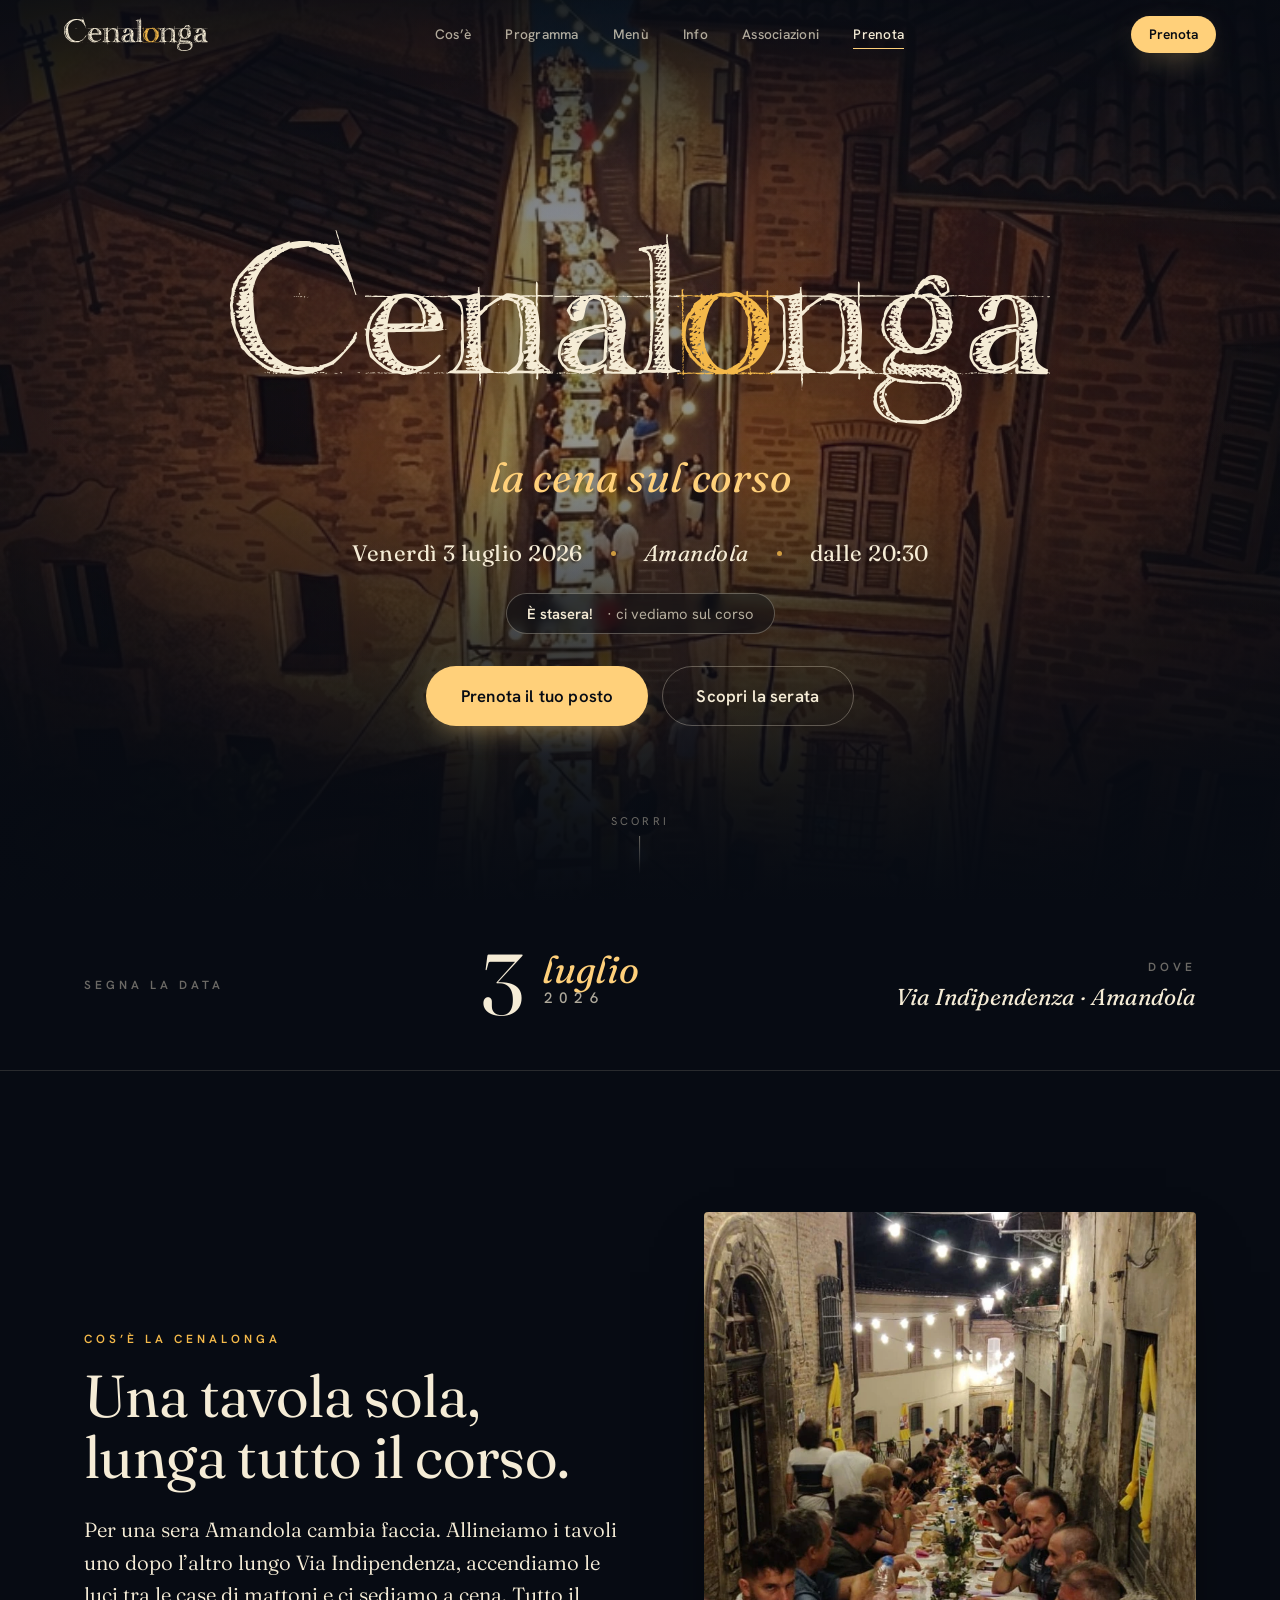
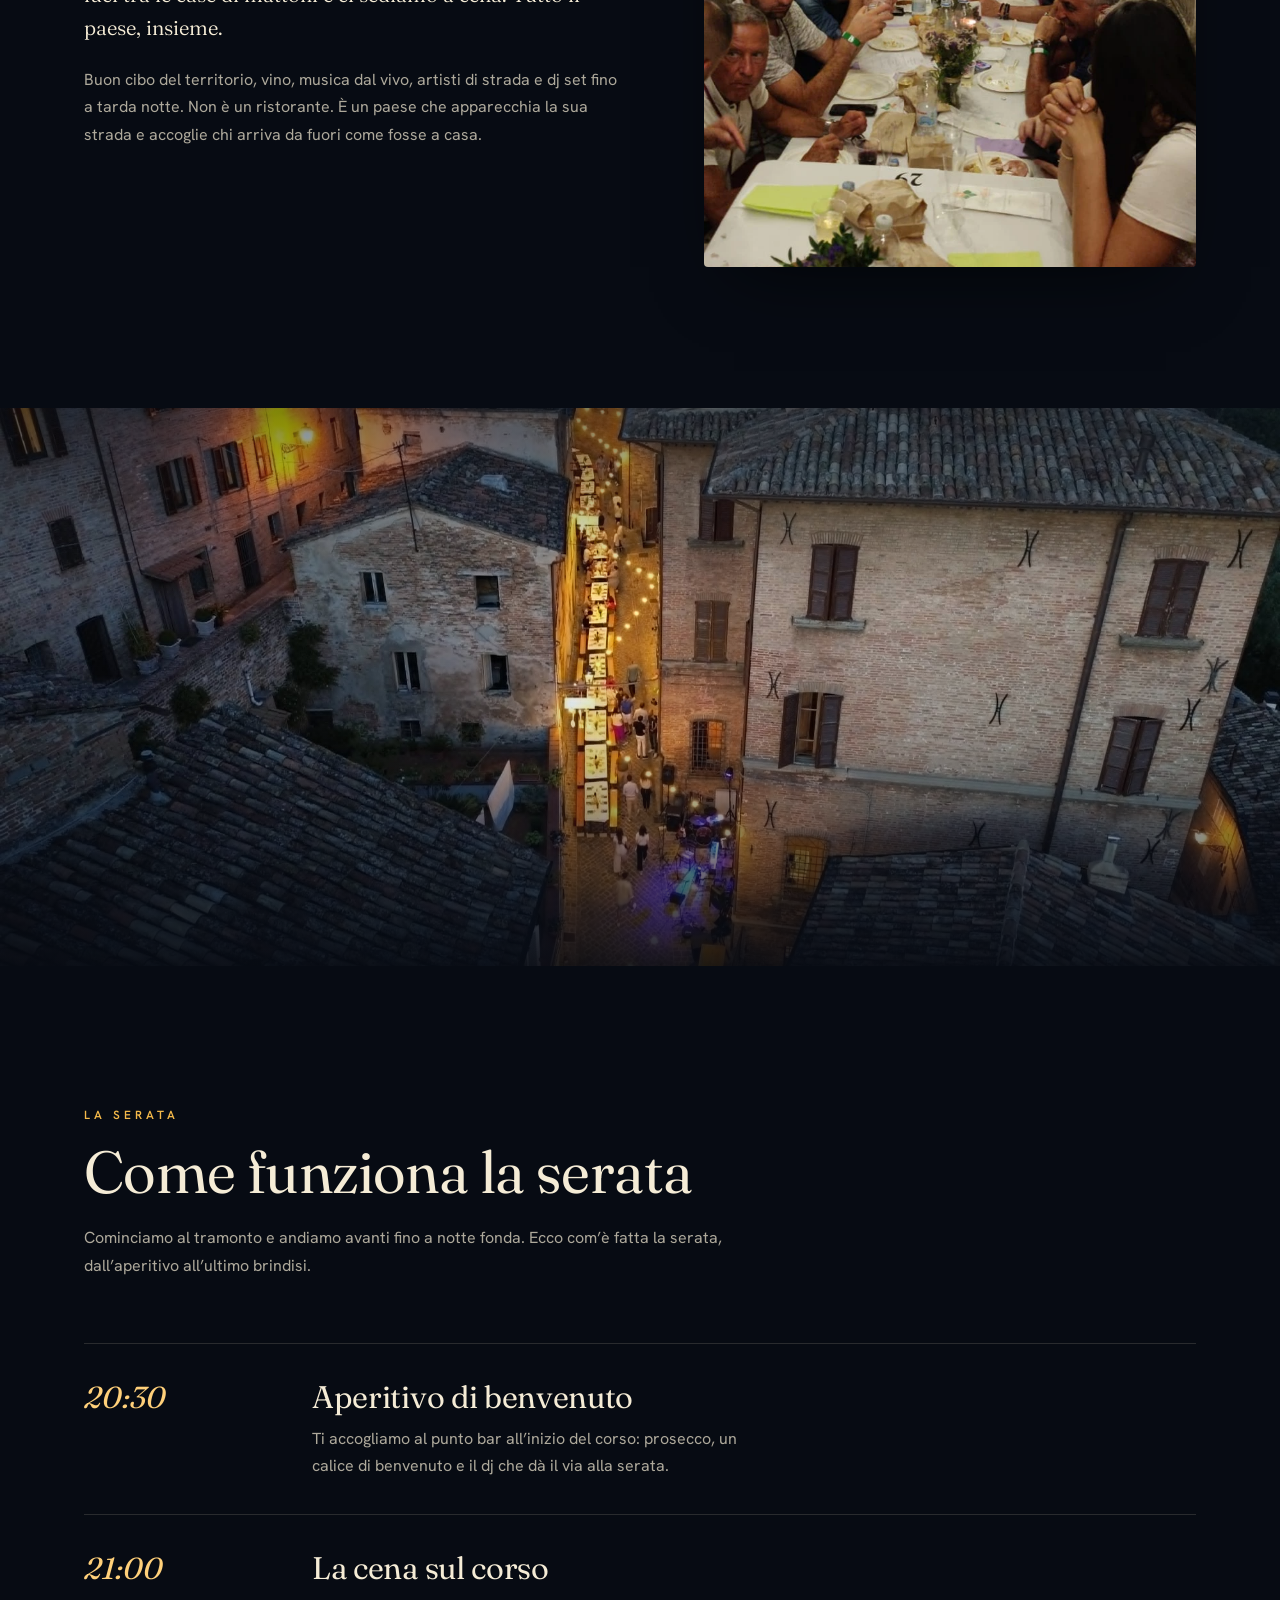
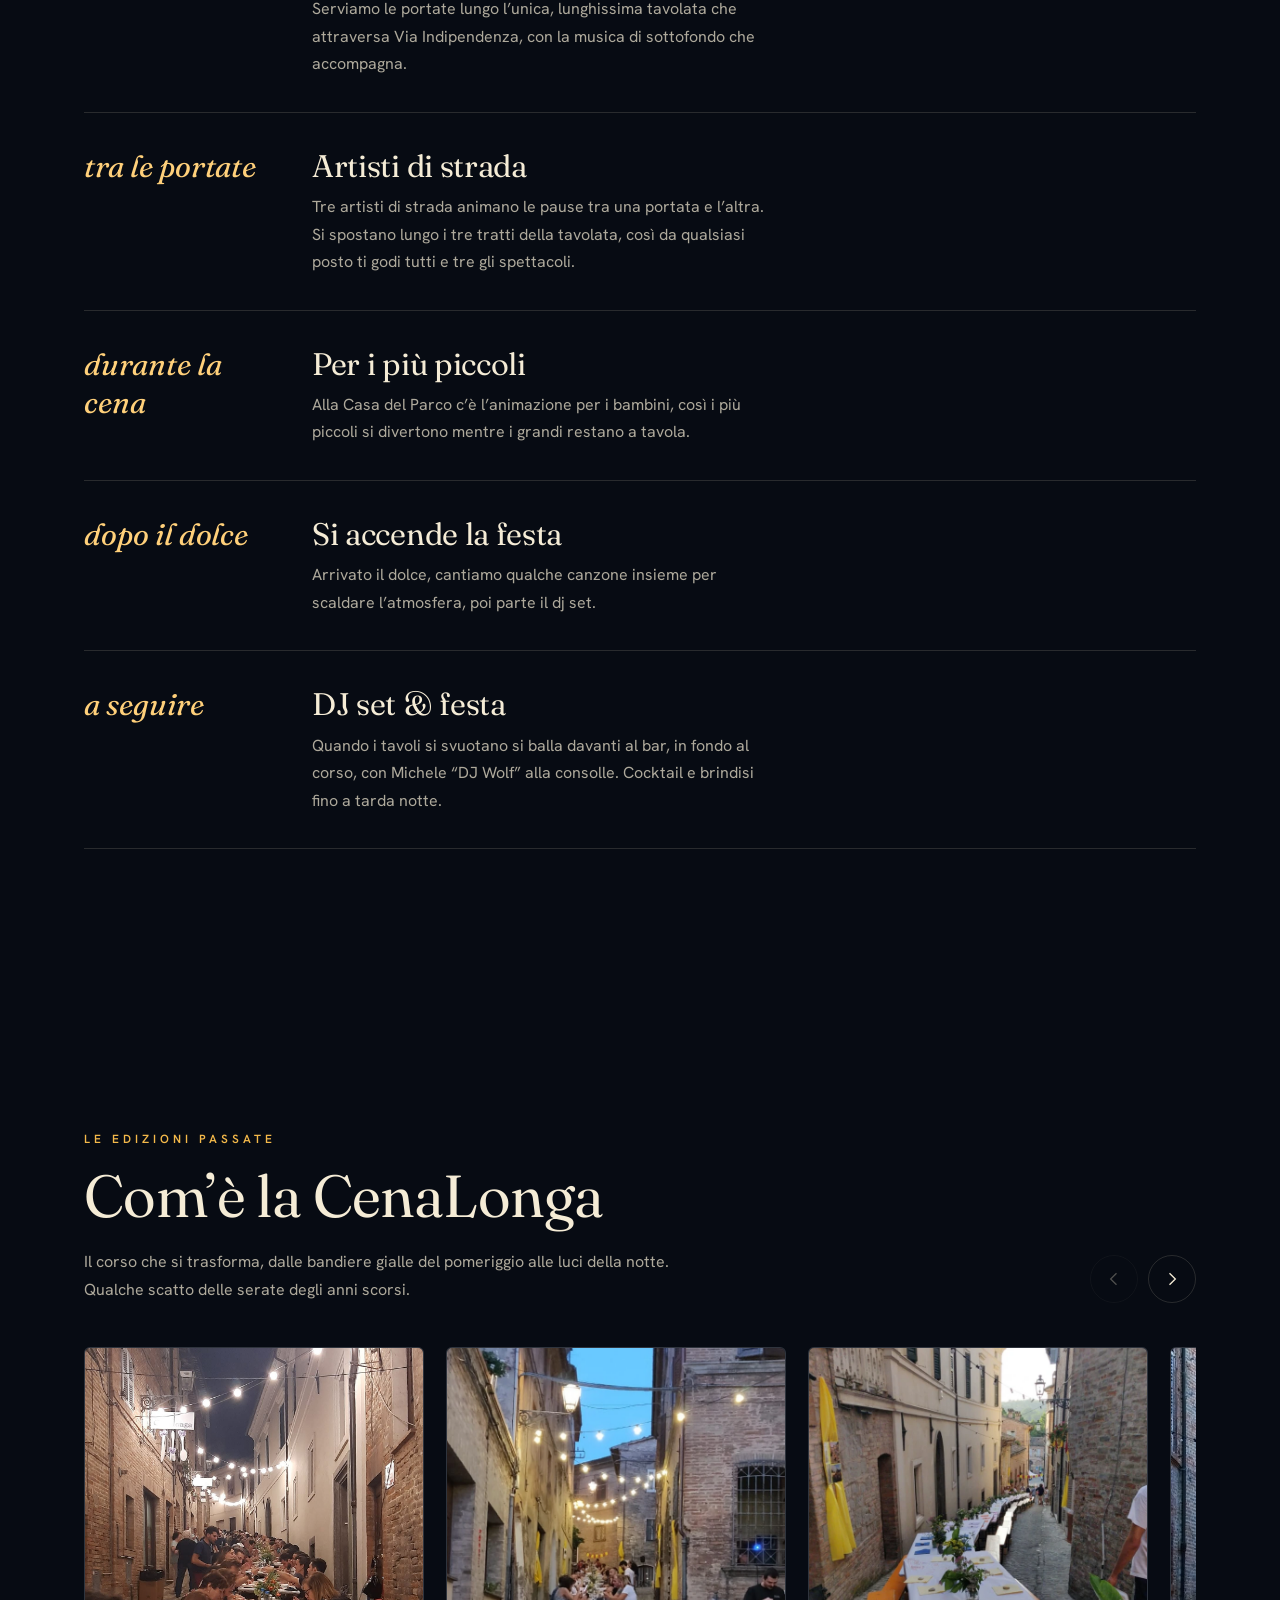
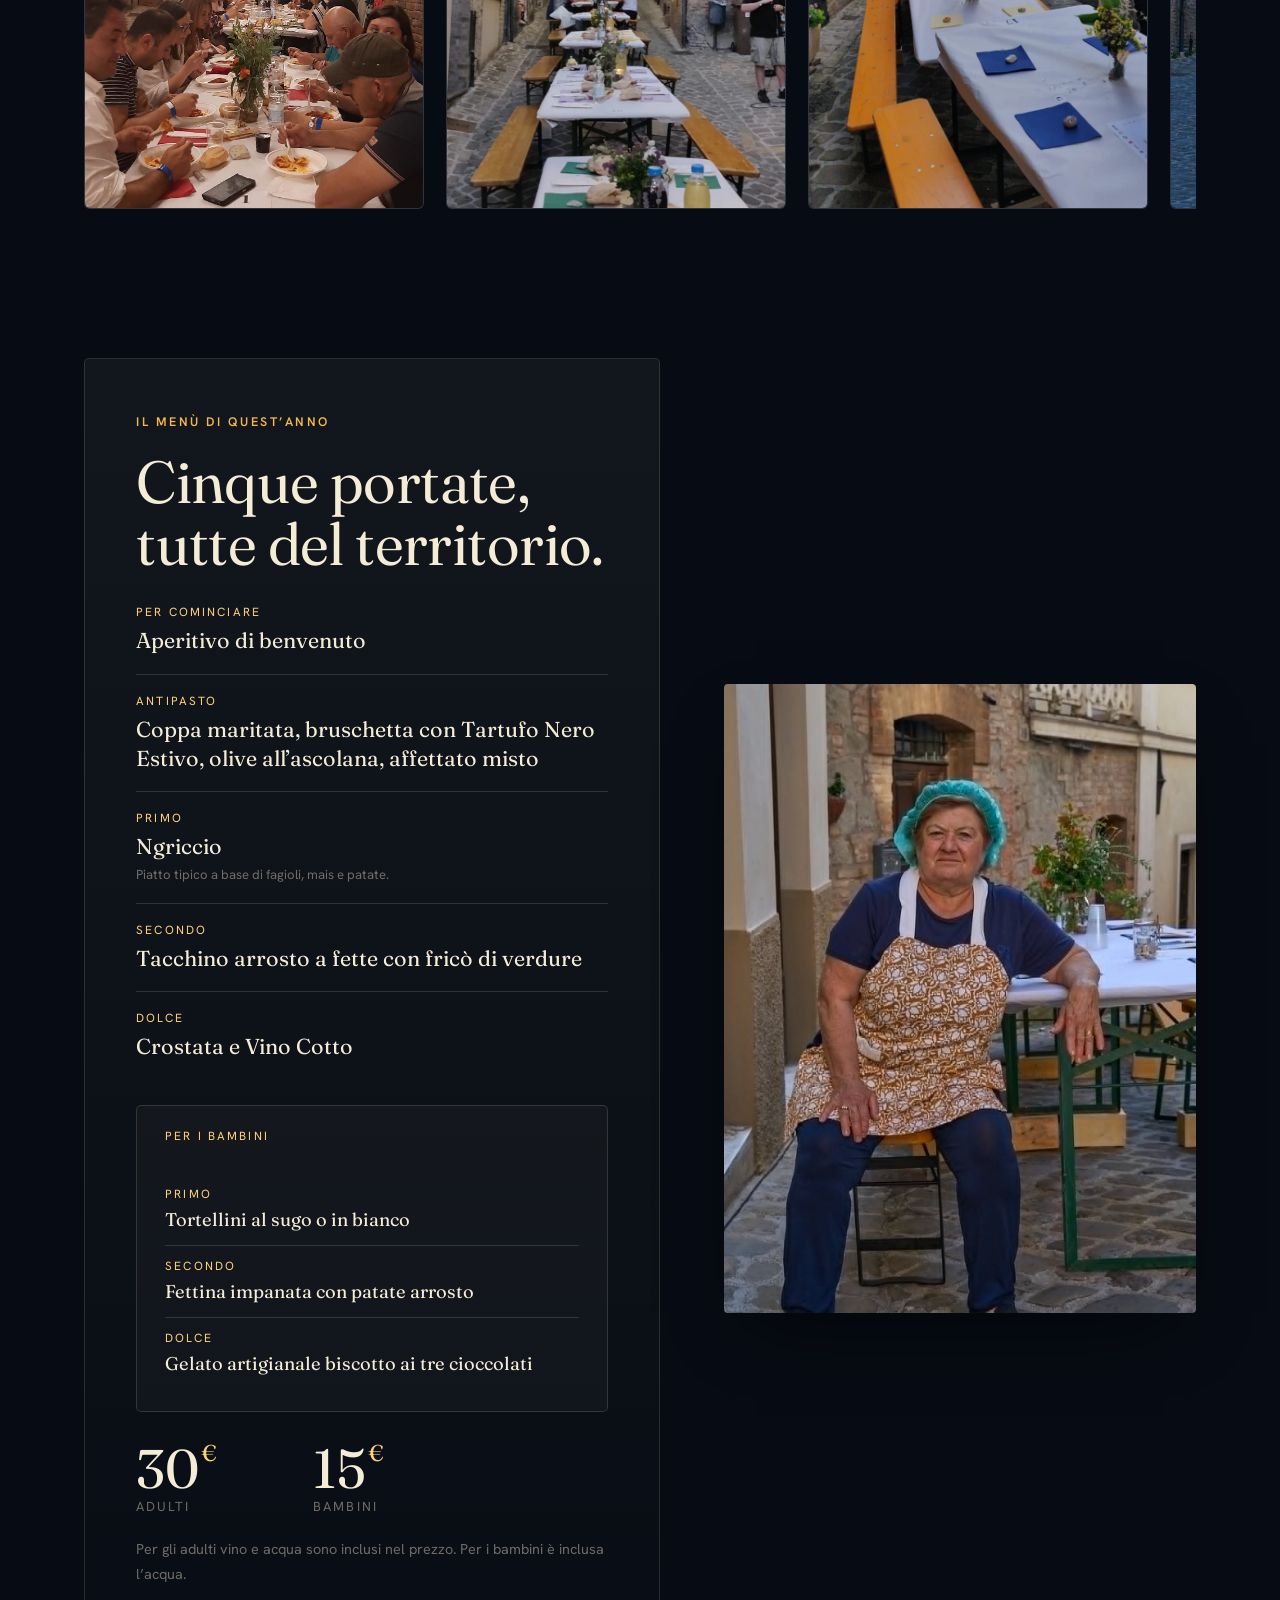
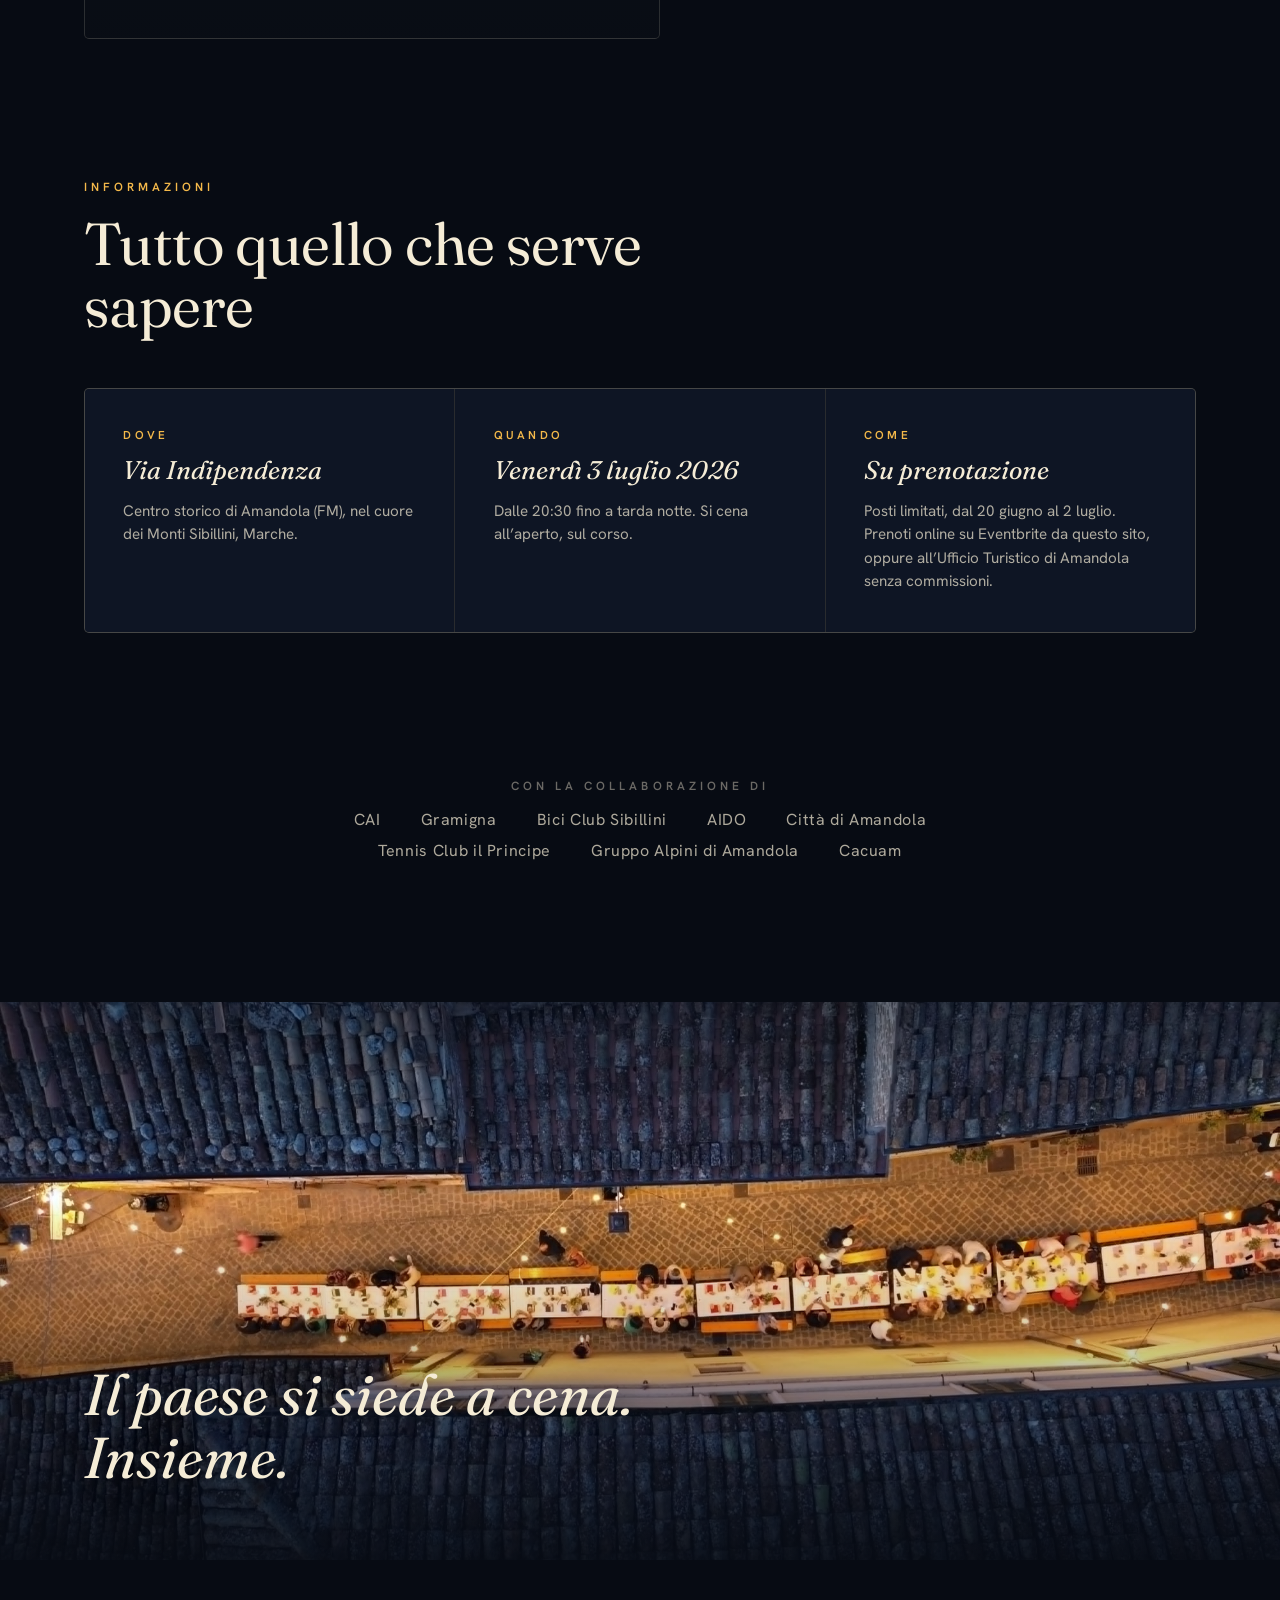
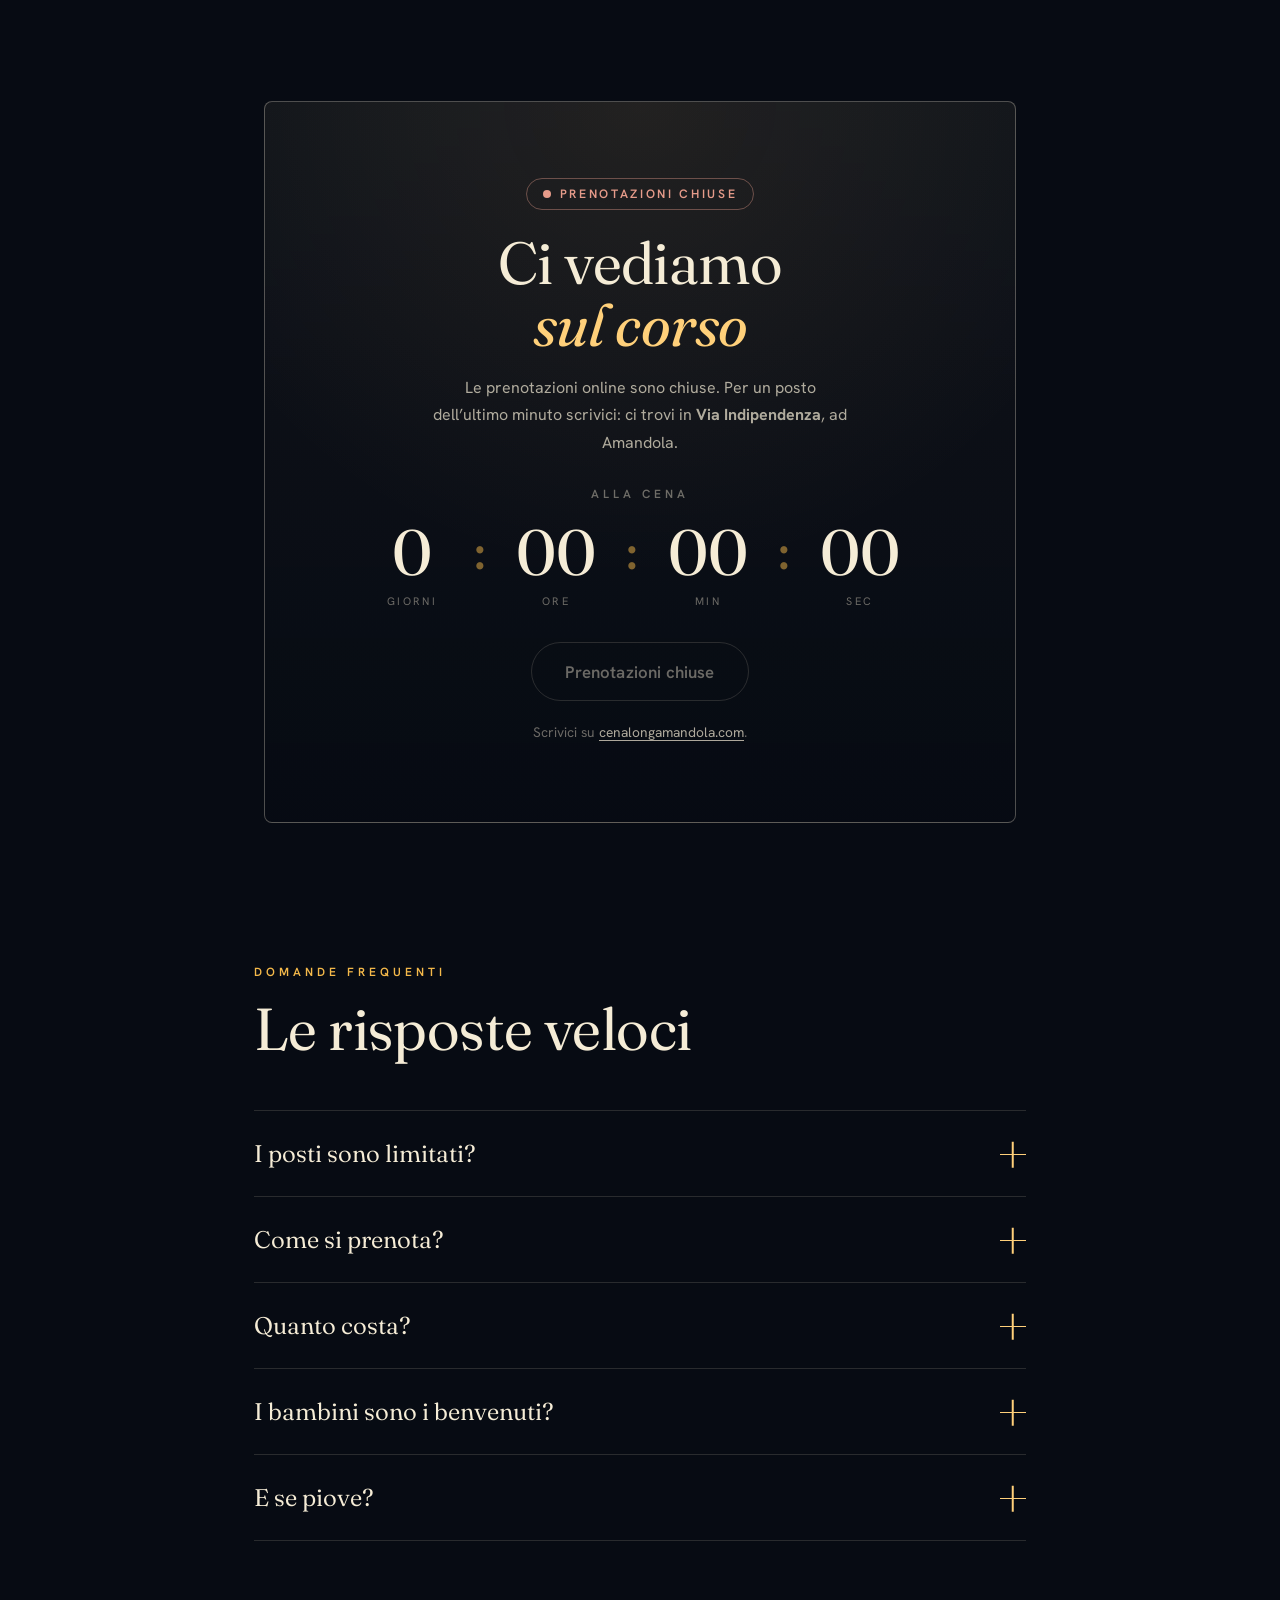
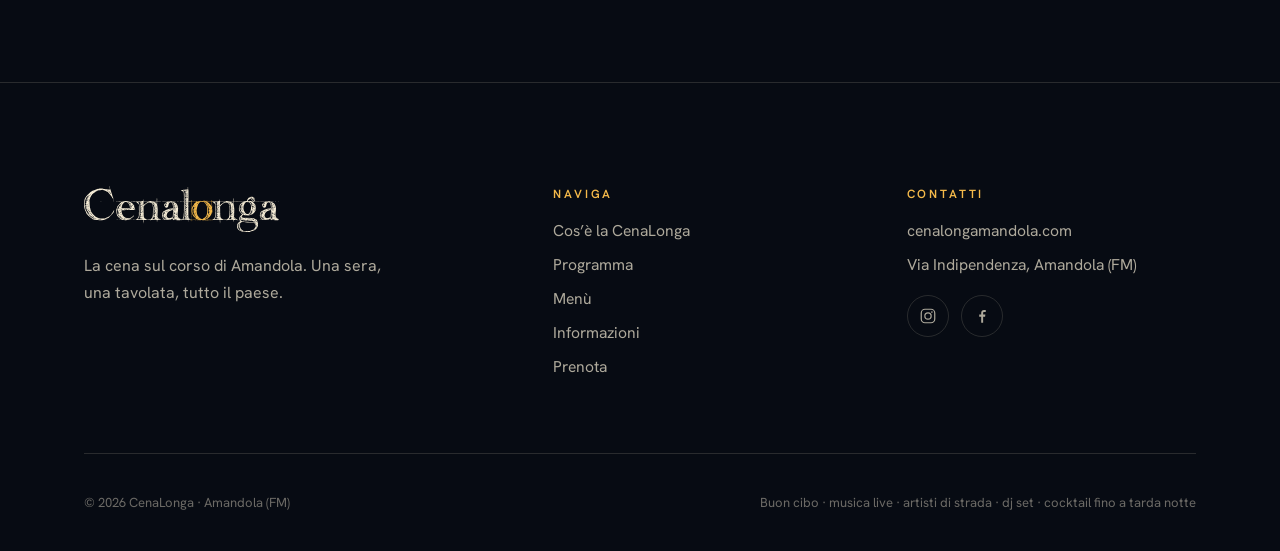
==== commit 18ba94f0: "Aggiungi altre associazioni collaboratrici (AIDO, Citta di Amandola, Tennis Club il Principe, Gruppo" ====
--- a/index.html
+++ b/index.html
@@ -285,6 +285,11 @@
         <li>CAI</li>
         <li>Gramigna</li>
         <li>Bici Club Sibillini</li>
+        <li>AIDO</li>
+        <li>Città di Amandola</li>
+        <li>Tennis Club il Principe</li>
+        <li>Gruppo Alpini di Amandola</li>
+        <li>Cacuam</li>
       </ul>
     </div>
   </div>
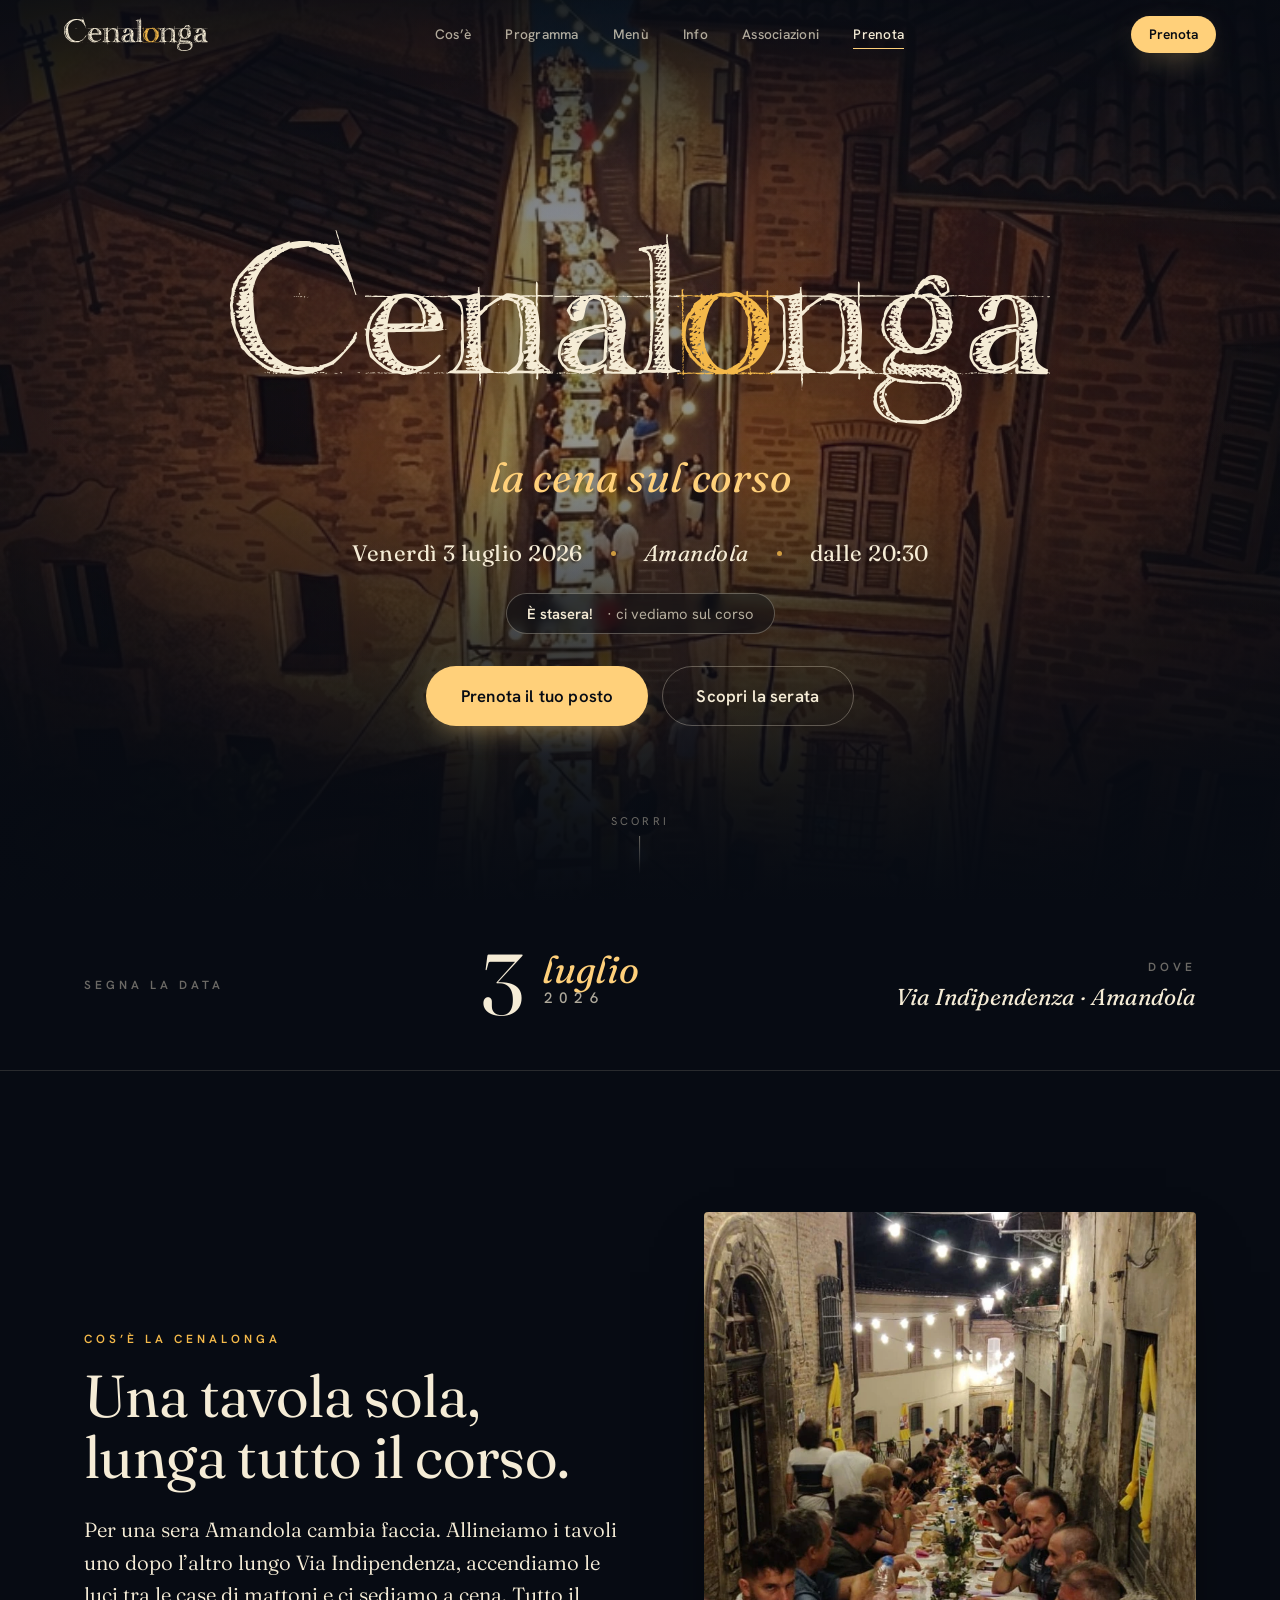
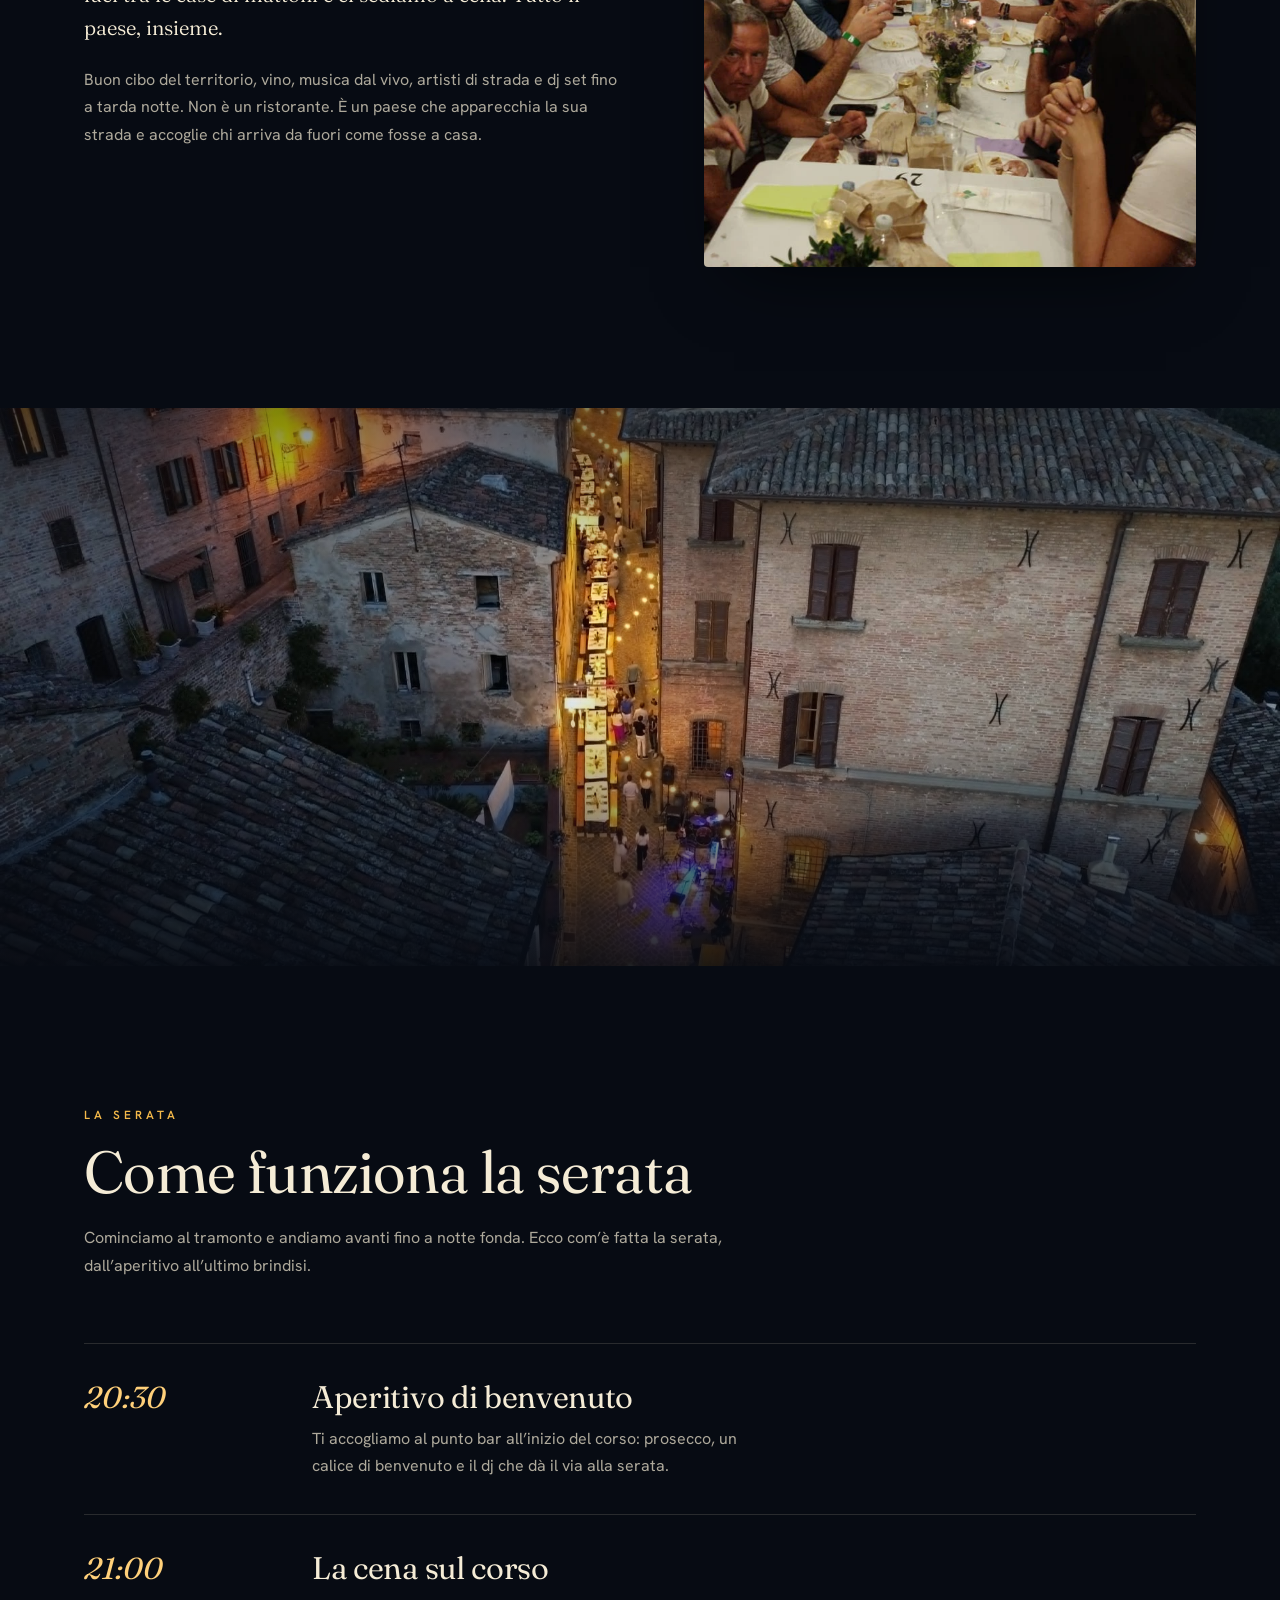
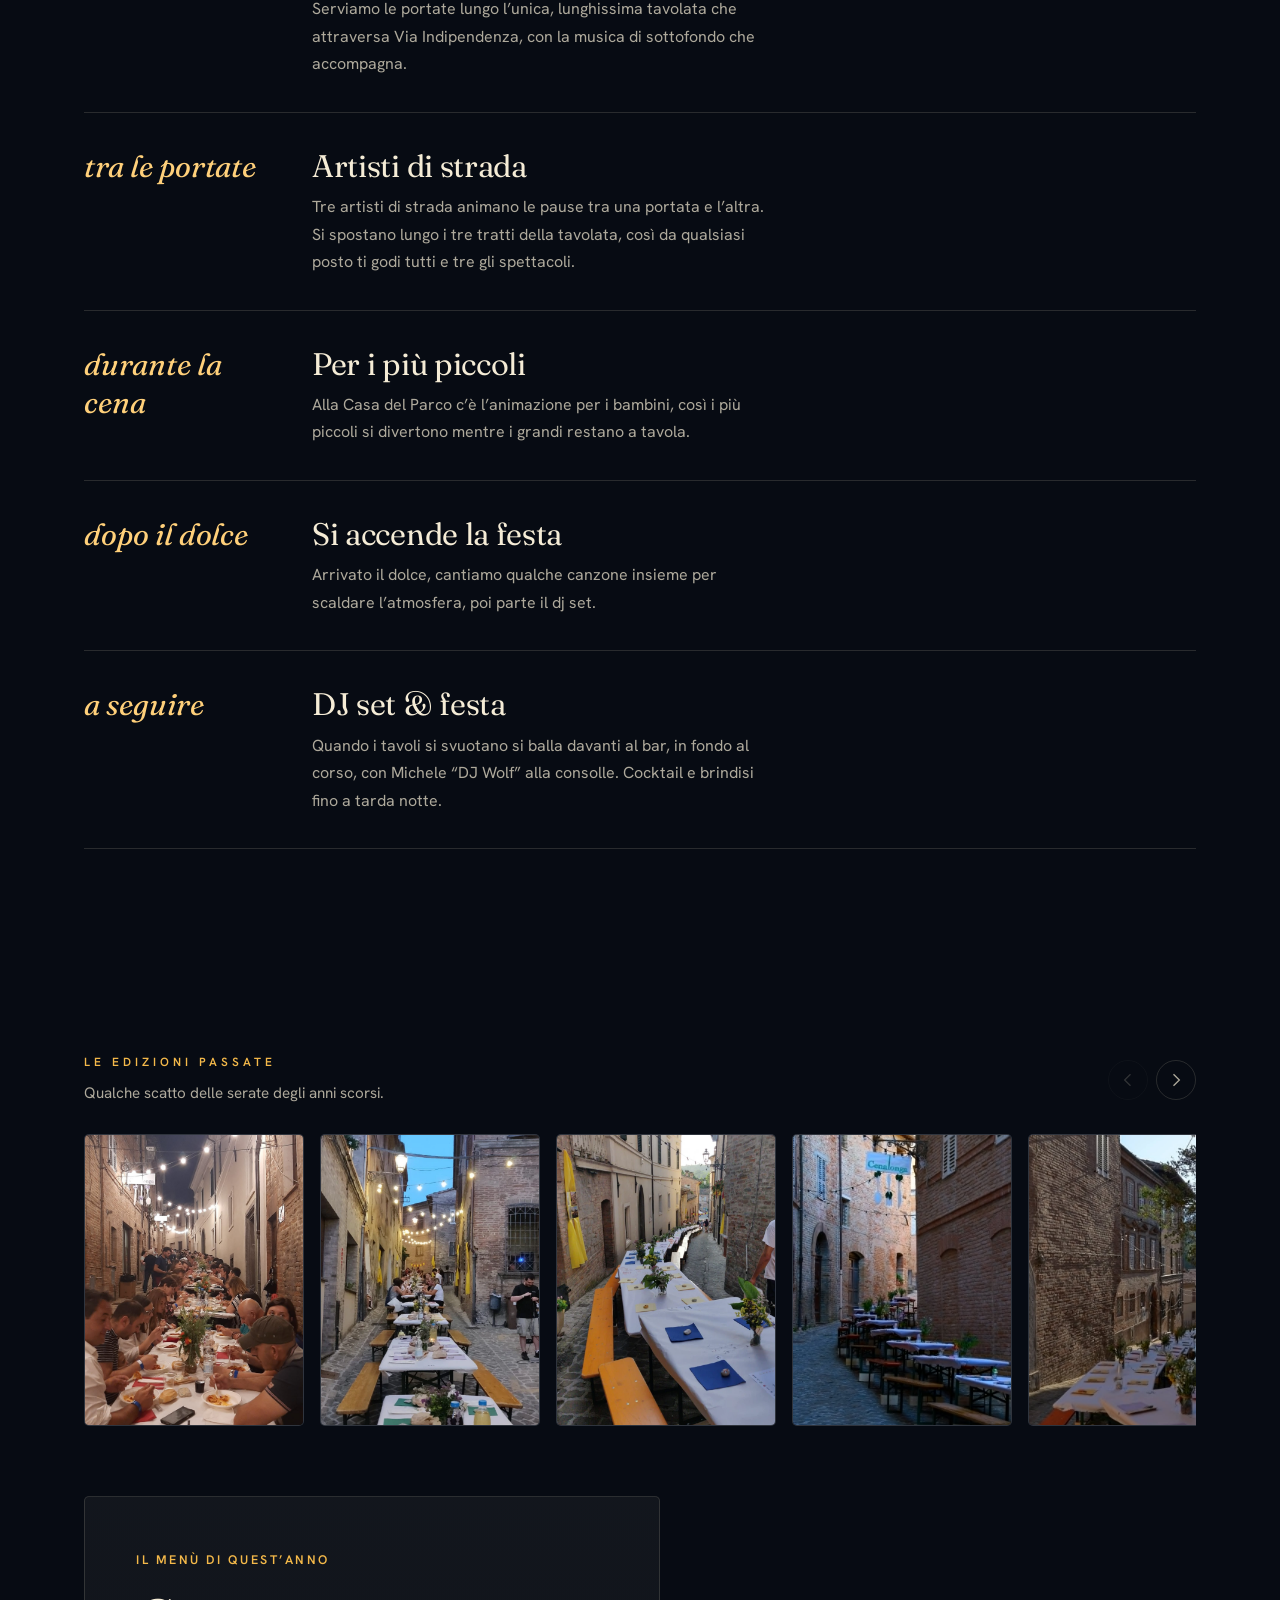
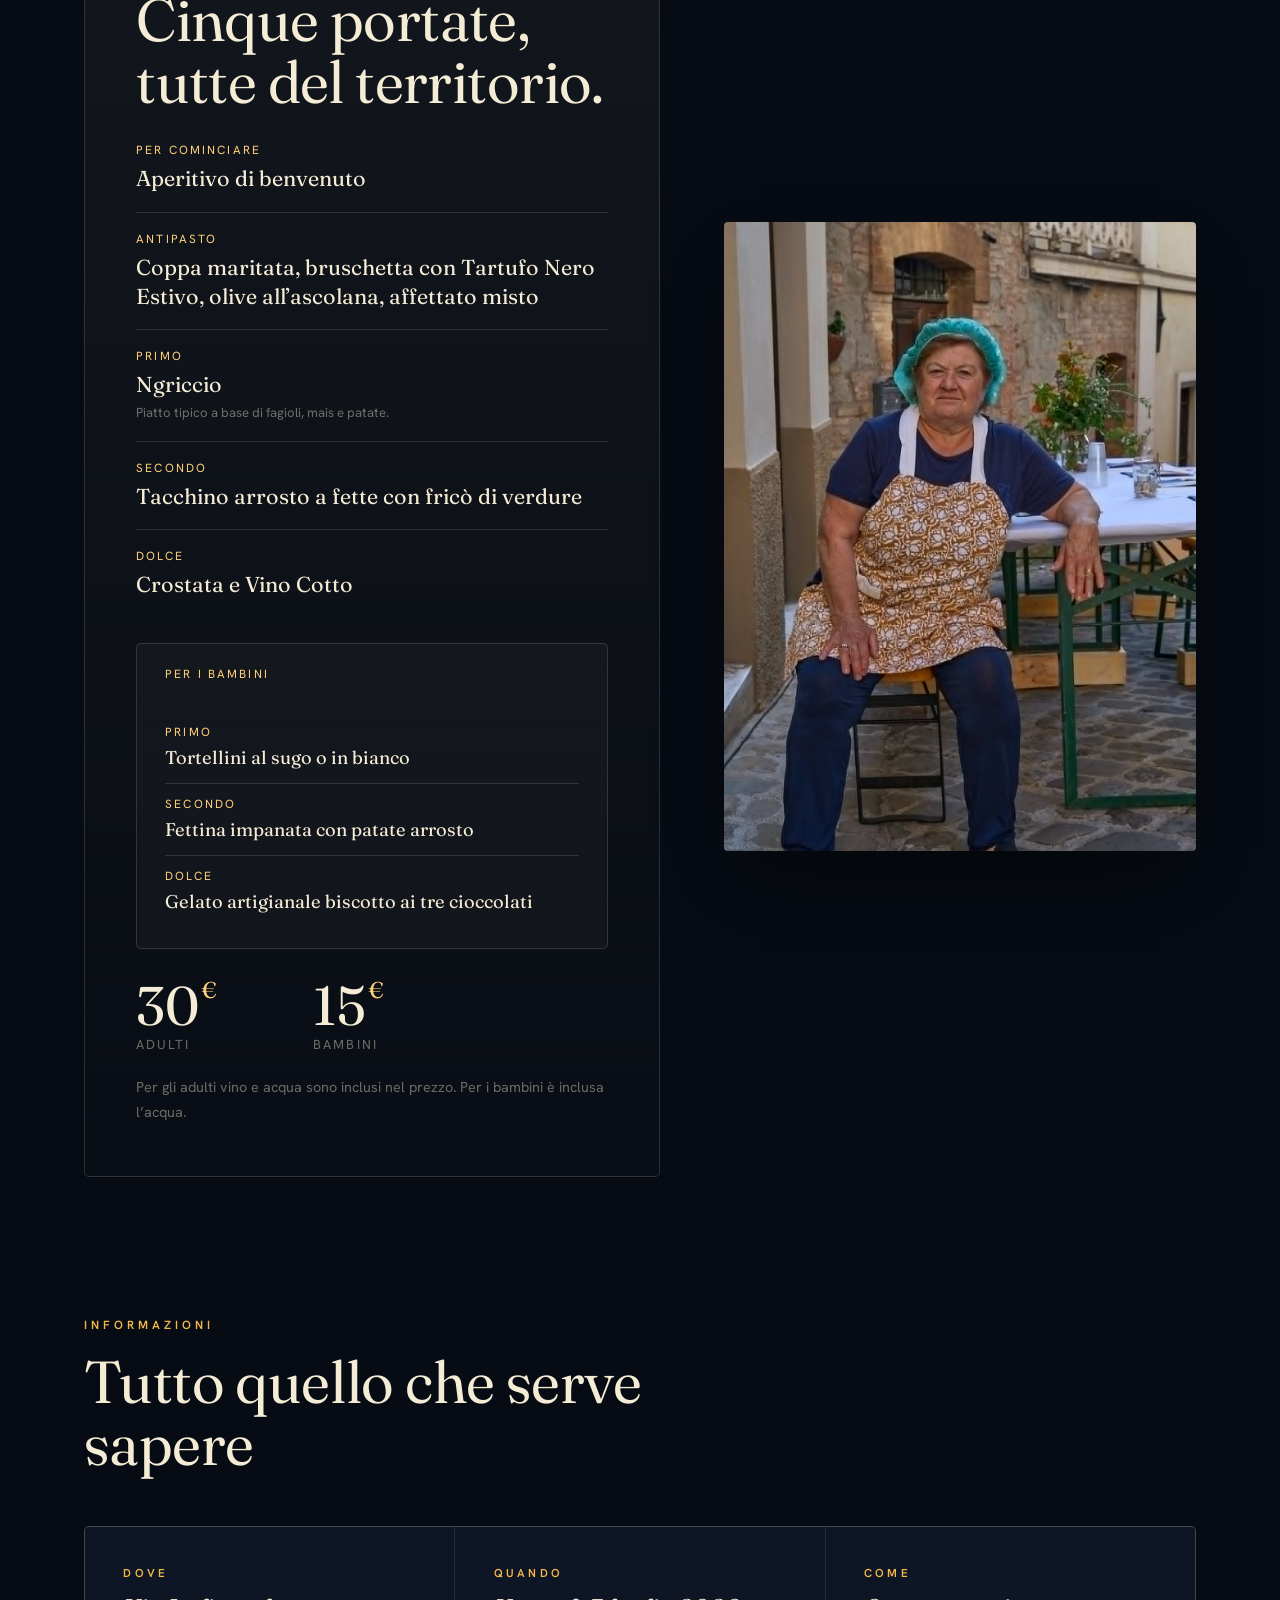
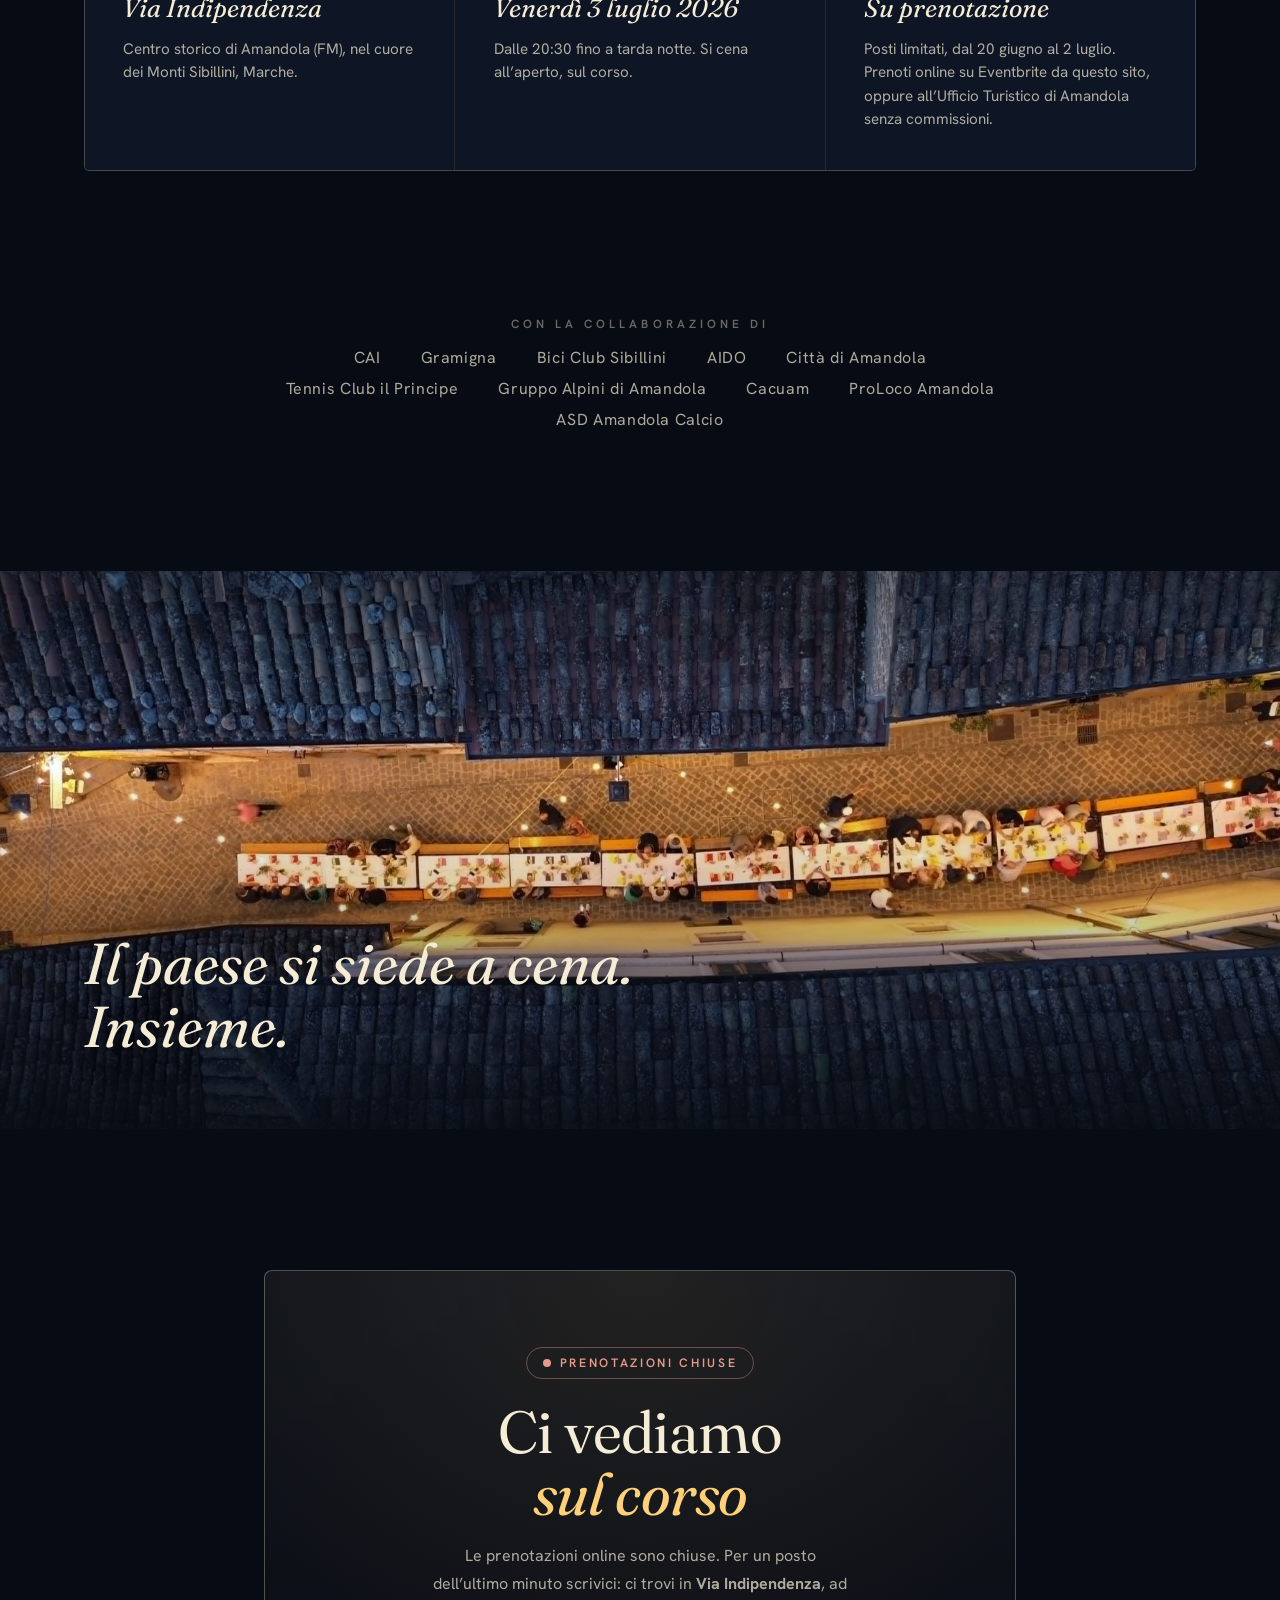
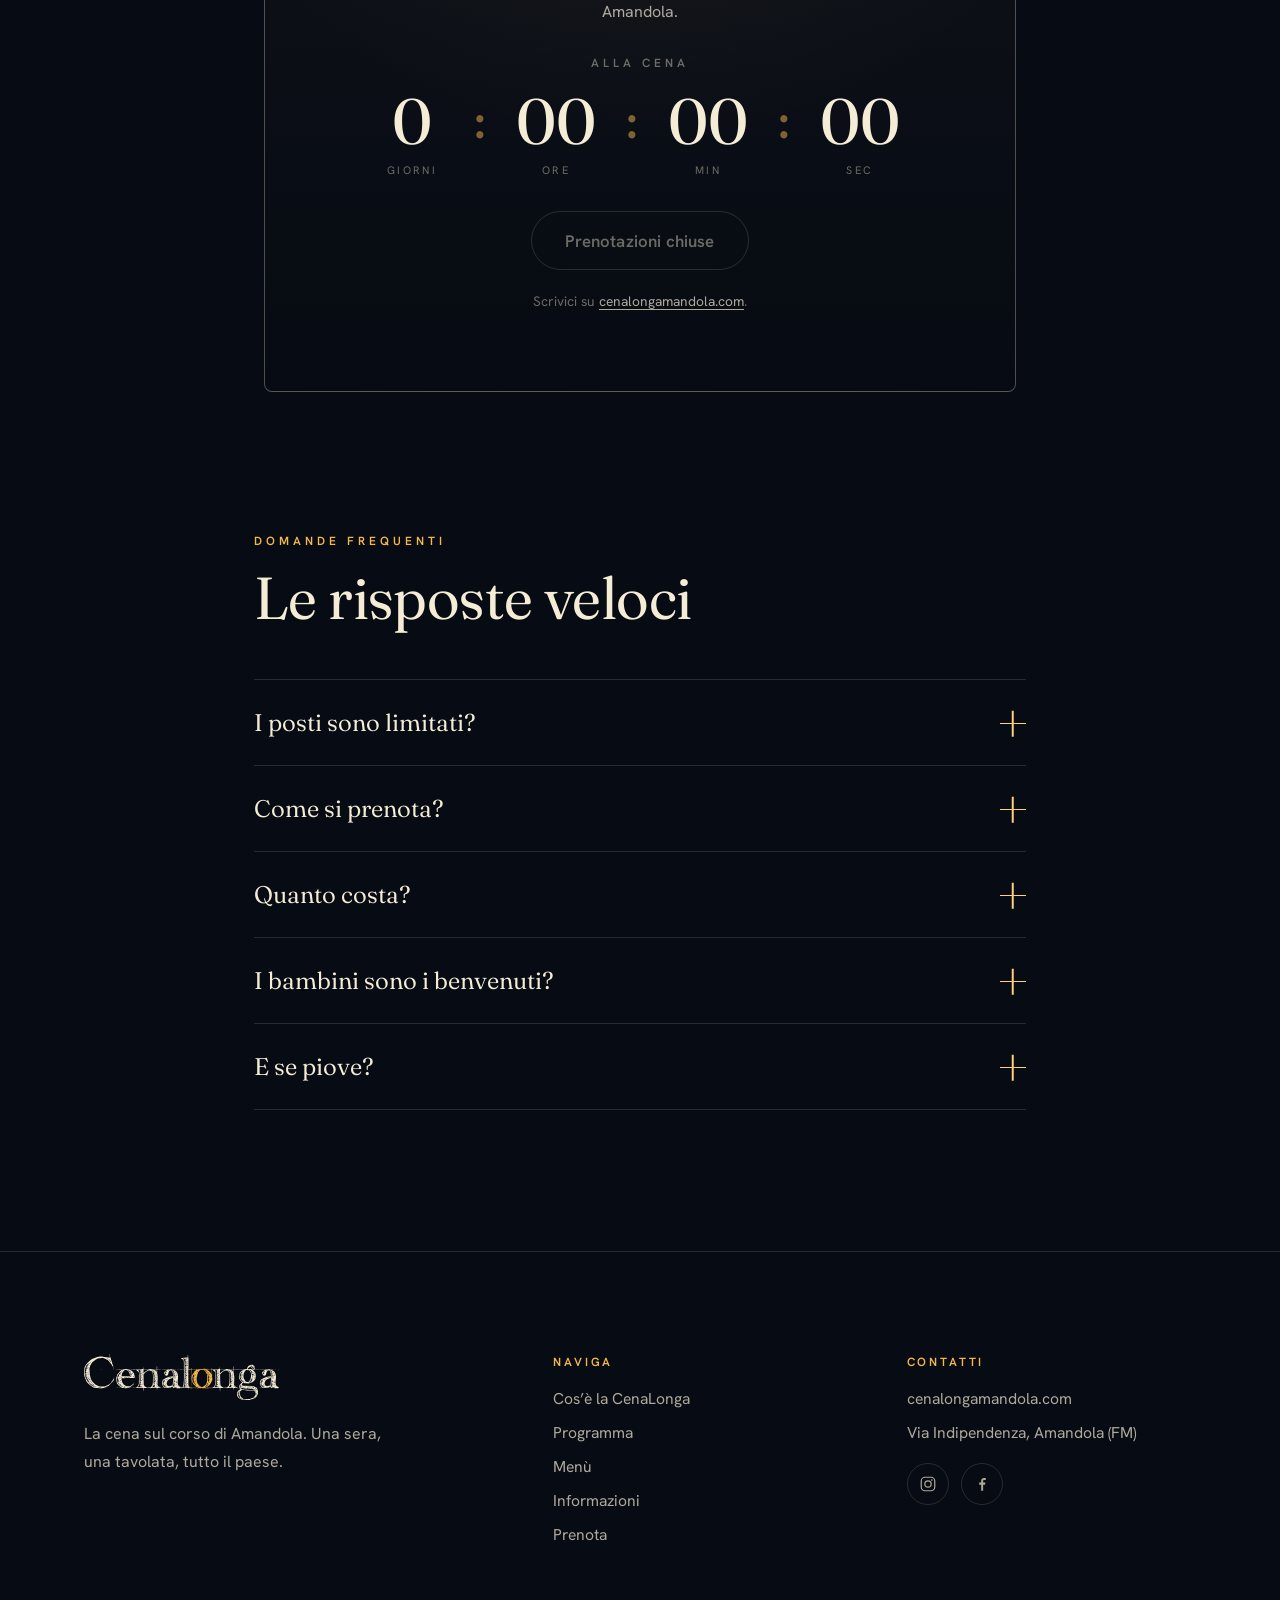
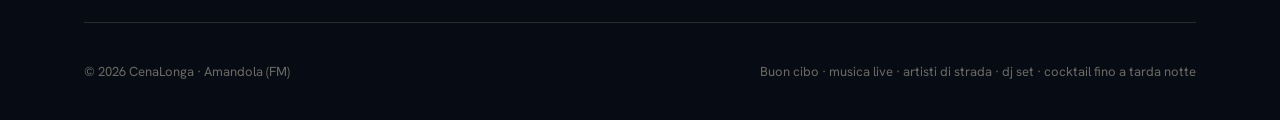
==== commit a088a239: "Galleria più discreta: sezione compatta, foto piccole, niente animazione in scroll; aggiungi ProLoco" ====
--- a/index.html
+++ b/index.html
@@ -155,13 +155,12 @@
 </section>
 
 <!-- ===================== GALLERIA ===================== -->
-<section id="galleria" class="section-pad">
-  <div class="wrap">
-    <div class="reveal gallery-head">
+<section id="galleria" class="gallery-section">
+  <div class="wrap">
+    <div class="gallery-head">
       <div>
         <div class="eyebrow">Le edizioni passate</div>
-        <h2 style="margin-top:18px">Com’è la CenaLonga</h2>
-        <p style="margin-top:22px">Il corso che si trasforma, dalle bandiere gialle del pomeriggio alle luci della notte. Qualche scatto delle serate degli anni scorsi.</p>
+        <p class="gallery-intro">Qualche scatto delle serate degli anni scorsi.</p>
       </div>
       <div class="gallery-nav" aria-hidden="true">
         <button class="gallery-btn" id="gallery-prev" type="button" aria-label="Foto precedente">
@@ -173,7 +172,7 @@
       </div>
     </div>
 
-    <div class="gallery-track reveal" id="gallery-track" tabindex="0" role="group" aria-label="Galleria fotografica, scorri per vedere le foto">
+    <div class="gallery-track" id="gallery-track" tabindex="0" role="group" aria-label="Galleria fotografica, scorri per vedere le foto">
       <figure class="gallery-slide"><img src="assets/497465403_9755982084454781_5396394575062664688_n.jpg" alt="La tavolata di sera gremita di commensali che cenano sotto le luci appese, lungo il corso di Amandola" loading="lazy"></figure>
       <figure class="gallery-slide"><img src="assets/1084055_IMG20230721WA0006_std.webp" alt="La tavolata apparecchiata al tramonto, con le lampadine accese tra le case del centro storico" loading="lazy"></figure>
       <figure class="gallery-slide"><img src="assets/1084056_IMG20230721WA0007_std.webp" alt="La tavolata di giorno lungo il vicolo, con le bandiere gialle appese ai muri" loading="lazy"></figure>
@@ -290,6 +289,8 @@
         <li>Tennis Club il Principe</li>
         <li>Gruppo Alpini di Amandola</li>
         <li>Cacuam</li>
+        <li>ProLoco Amandola</li>
+        <li>ASD Amandola Calcio</li>
       </ul>
     </div>
   </div>
--- a/styles.css
+++ b/styles.css
@@ -263,33 +263,32 @@
 /* ============================================================
    GALLERIA carosello
    ============================================================ */
-.gallery-head{display:flex;align-items:flex-end;justify-content:space-between;gap:24px;flex-wrap:wrap}
-.gallery-head > div:first-child{max-width:620px}
-.gallery-nav{display:flex;gap:10px}
+.gallery-section{padding-block:clamp(40px,5vw,72px)}
+.gallery-head{display:flex;align-items:center;justify-content:space-between;gap:16px;flex-wrap:wrap}
+.gallery-intro{margin-top:10px;font-size:.95rem;color:var(--cream-dim)}
+.gallery-nav{display:flex;gap:8px}
 .gallery-btn{
-  width:48px;height:48px;border-radius:50%;border:1px solid var(--line);background:transparent;
-  color:var(--cream);display:flex;align-items:center;justify-content:center;cursor:pointer;
-  transition:background .25s ease,border-color .25s ease,color .25s ease,opacity .25s ease;
+  width:40px;height:40px;border-radius:50%;border:1px solid var(--line);background:transparent;
+  color:var(--cream-dim);display:flex;align-items:center;justify-content:center;cursor:pointer;
+  transition:border-color .25s ease,color .25s ease,opacity .25s ease;
 }
 .gallery-btn:hover{border-color:var(--gold);color:var(--gold)}
-.gallery-btn:disabled{opacity:.3;cursor:default;border-color:var(--line);color:var(--cream)}
+.gallery-btn:disabled{opacity:.25;cursor:default;border-color:var(--line);color:var(--cream-dim)}
 .gallery-track{
-  display:flex;gap:clamp(14px,2vw,22px);margin-top:clamp(28px,3.5vw,44px);
+  display:flex;gap:clamp(10px,1.4vw,16px);margin-top:clamp(18px,2.4vw,28px);
   overflow-x:auto;scroll-snap-type:x mandatory;scroll-behavior:smooth;
-  padding-bottom:8px;-webkit-overflow-scrolling:touch;
+  padding-bottom:6px;-webkit-overflow-scrolling:touch;
   scrollbar-width:none;
 }
 .gallery-track::-webkit-scrollbar{display:none}
 .gallery-track:focus-visible{outline:2px solid var(--gold);outline-offset:6px;border-radius:6px}
 .gallery-slide{
-  flex:0 0 auto;width:clamp(240px,30vw,340px);margin:0;scroll-snap-align:start;
-  border:1px solid var(--line);border-radius:6px;overflow:hidden;background:var(--navy-2);
+  flex:0 0 auto;width:clamp(170px,20vw,220px);margin:0;scroll-snap-align:start;
+  border:1px solid var(--line);border-radius:5px;overflow:hidden;background:var(--navy-2);
 }
 .gallery-slide img{
-  display:block;width:100%;height:clamp(340px,42vw,460px);object-fit:cover;
-  transition:transform .6s cubic-bezier(.2,.7,.2,1);
-}
-.gallery-slide:hover img{transform:scale(1.04)}
+  display:block;width:100%;height:clamp(220px,26vw,290px);object-fit:cover;
+}
 
 /* ============================================================
    MENÙ card
@@ -437,7 +436,7 @@
   .tl-row{grid-template-columns:1fr;gap:8px}
   .gallery-nav{display:none}
   .gallery-track{scroll-padding-left:var(--pad);margin-left:calc(var(--pad)*-1);margin-right:calc(var(--pad)*-1);padding-left:var(--pad);padding-right:var(--pad)}
-  .gallery-slide{width:78vw}
+  .gallery-slide{width:52vw}
 }
 @media (max-width:520px){
   .hero-meta{font-size:1.02rem;gap:10px}
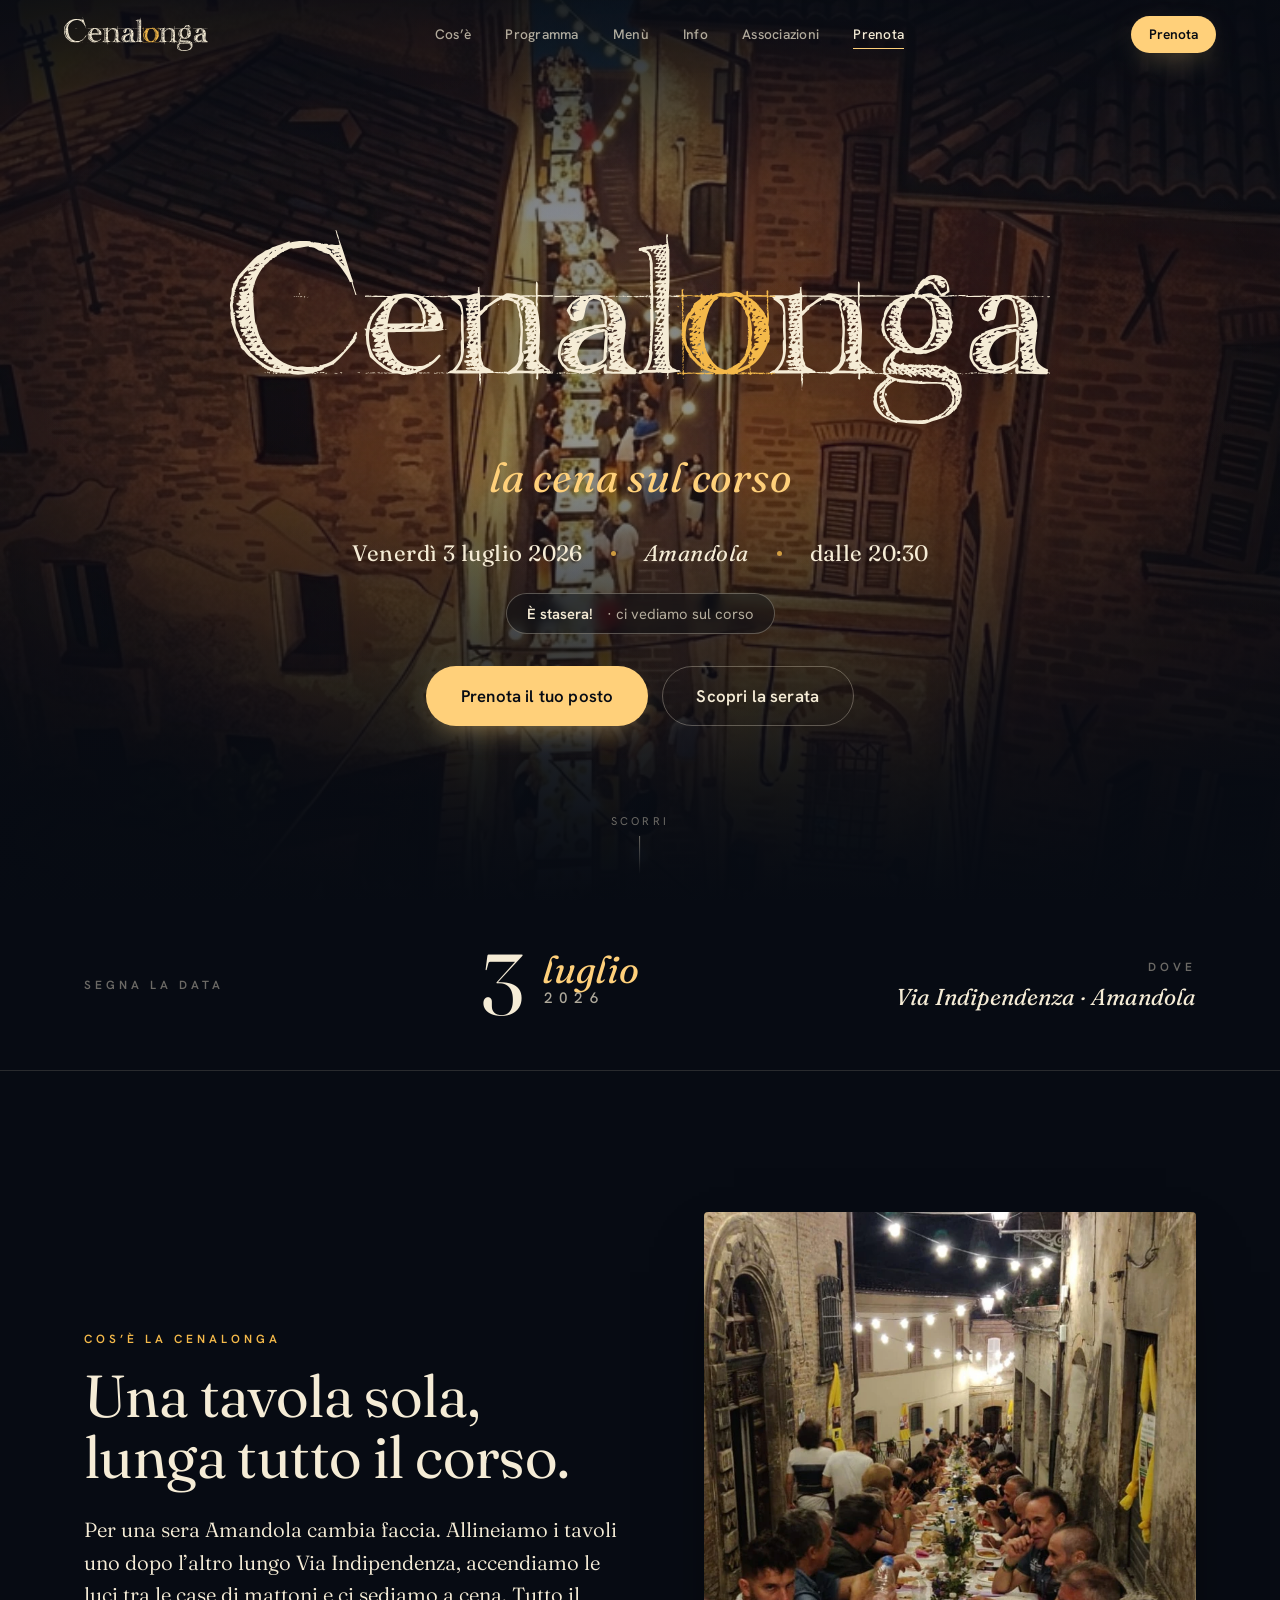
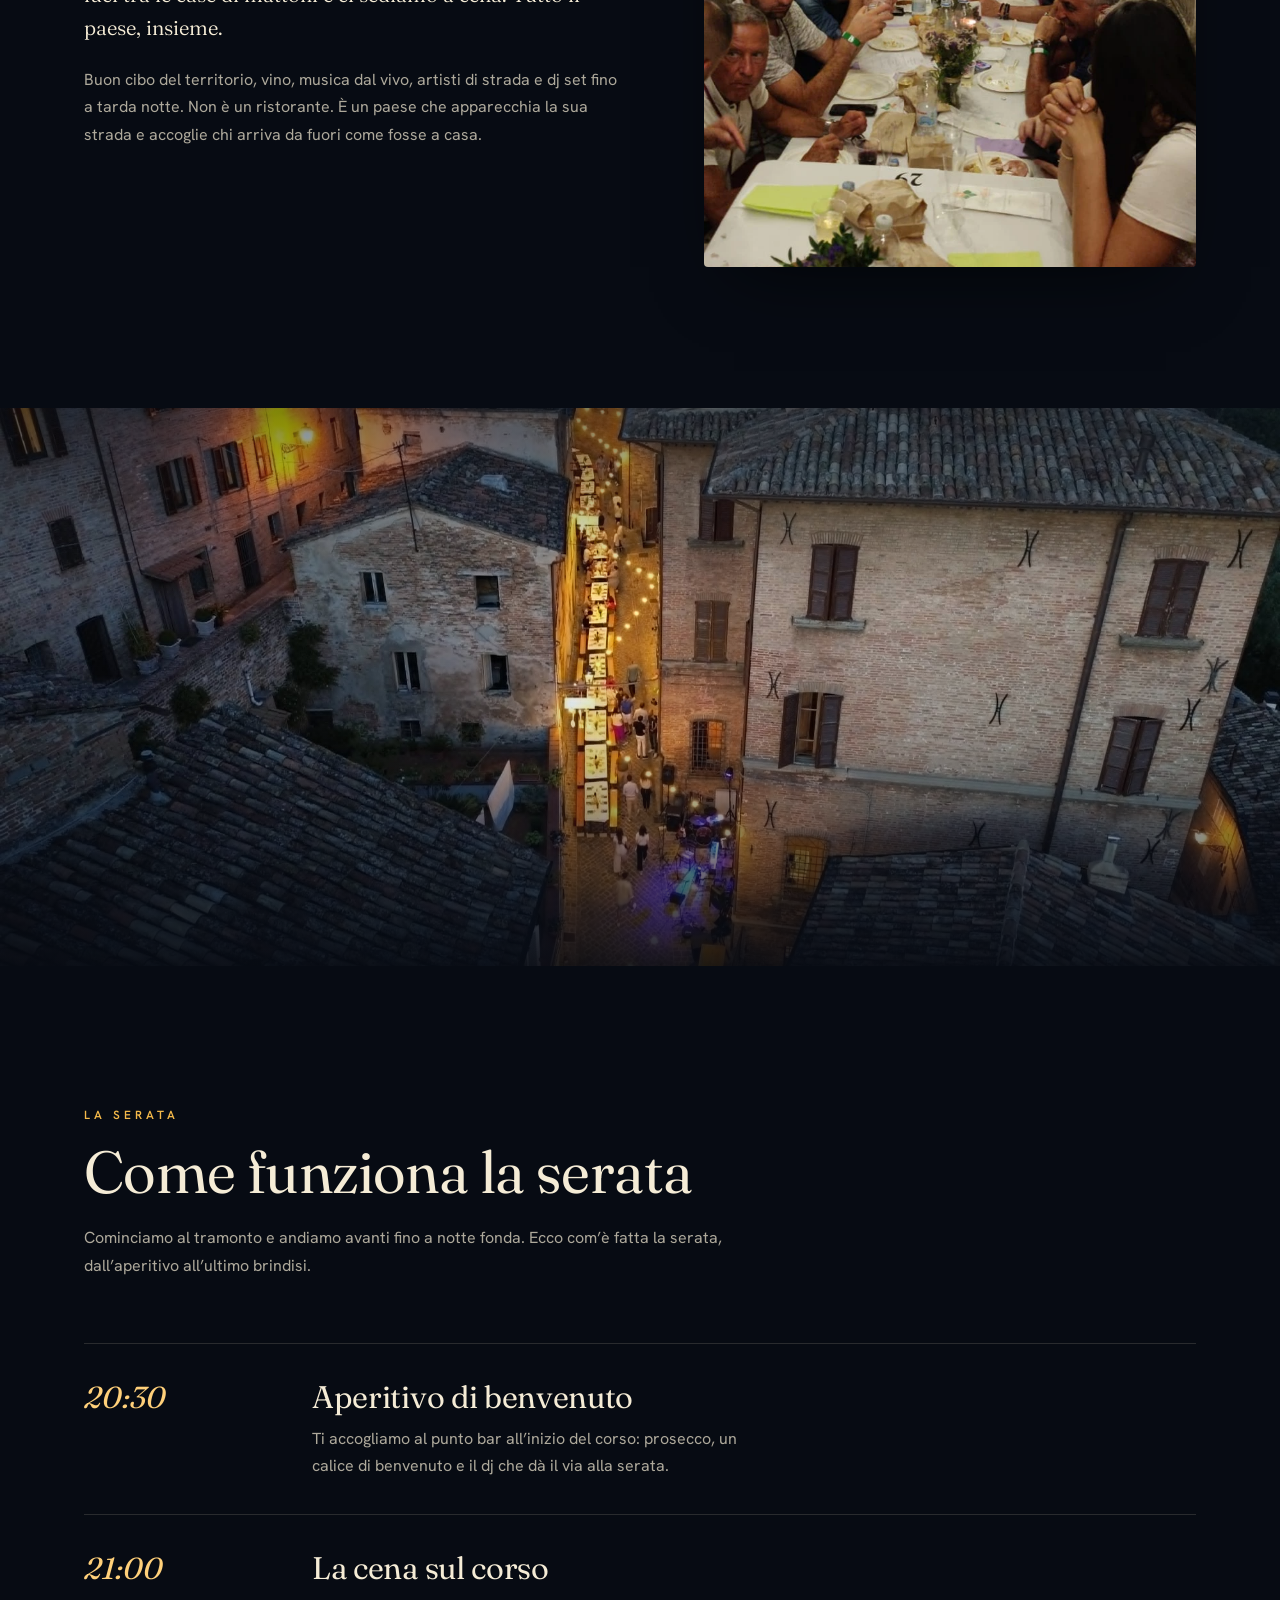
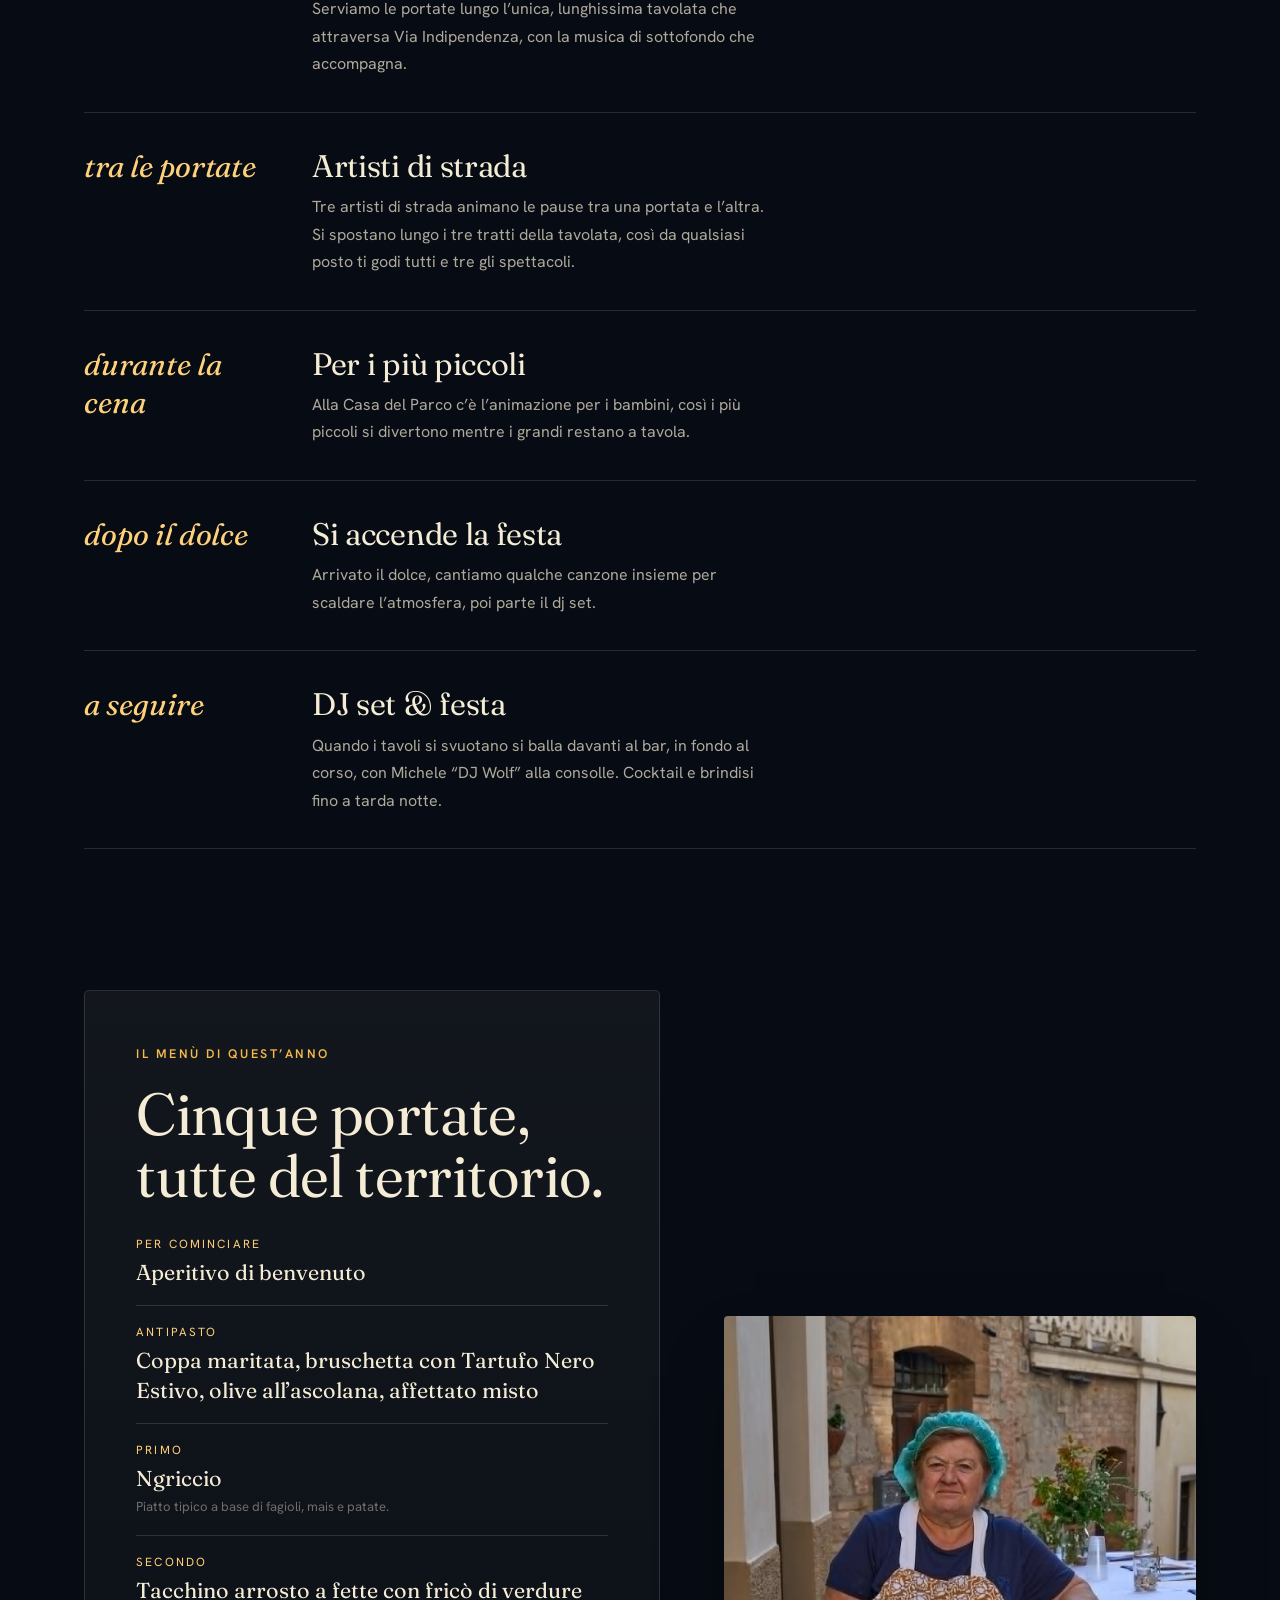
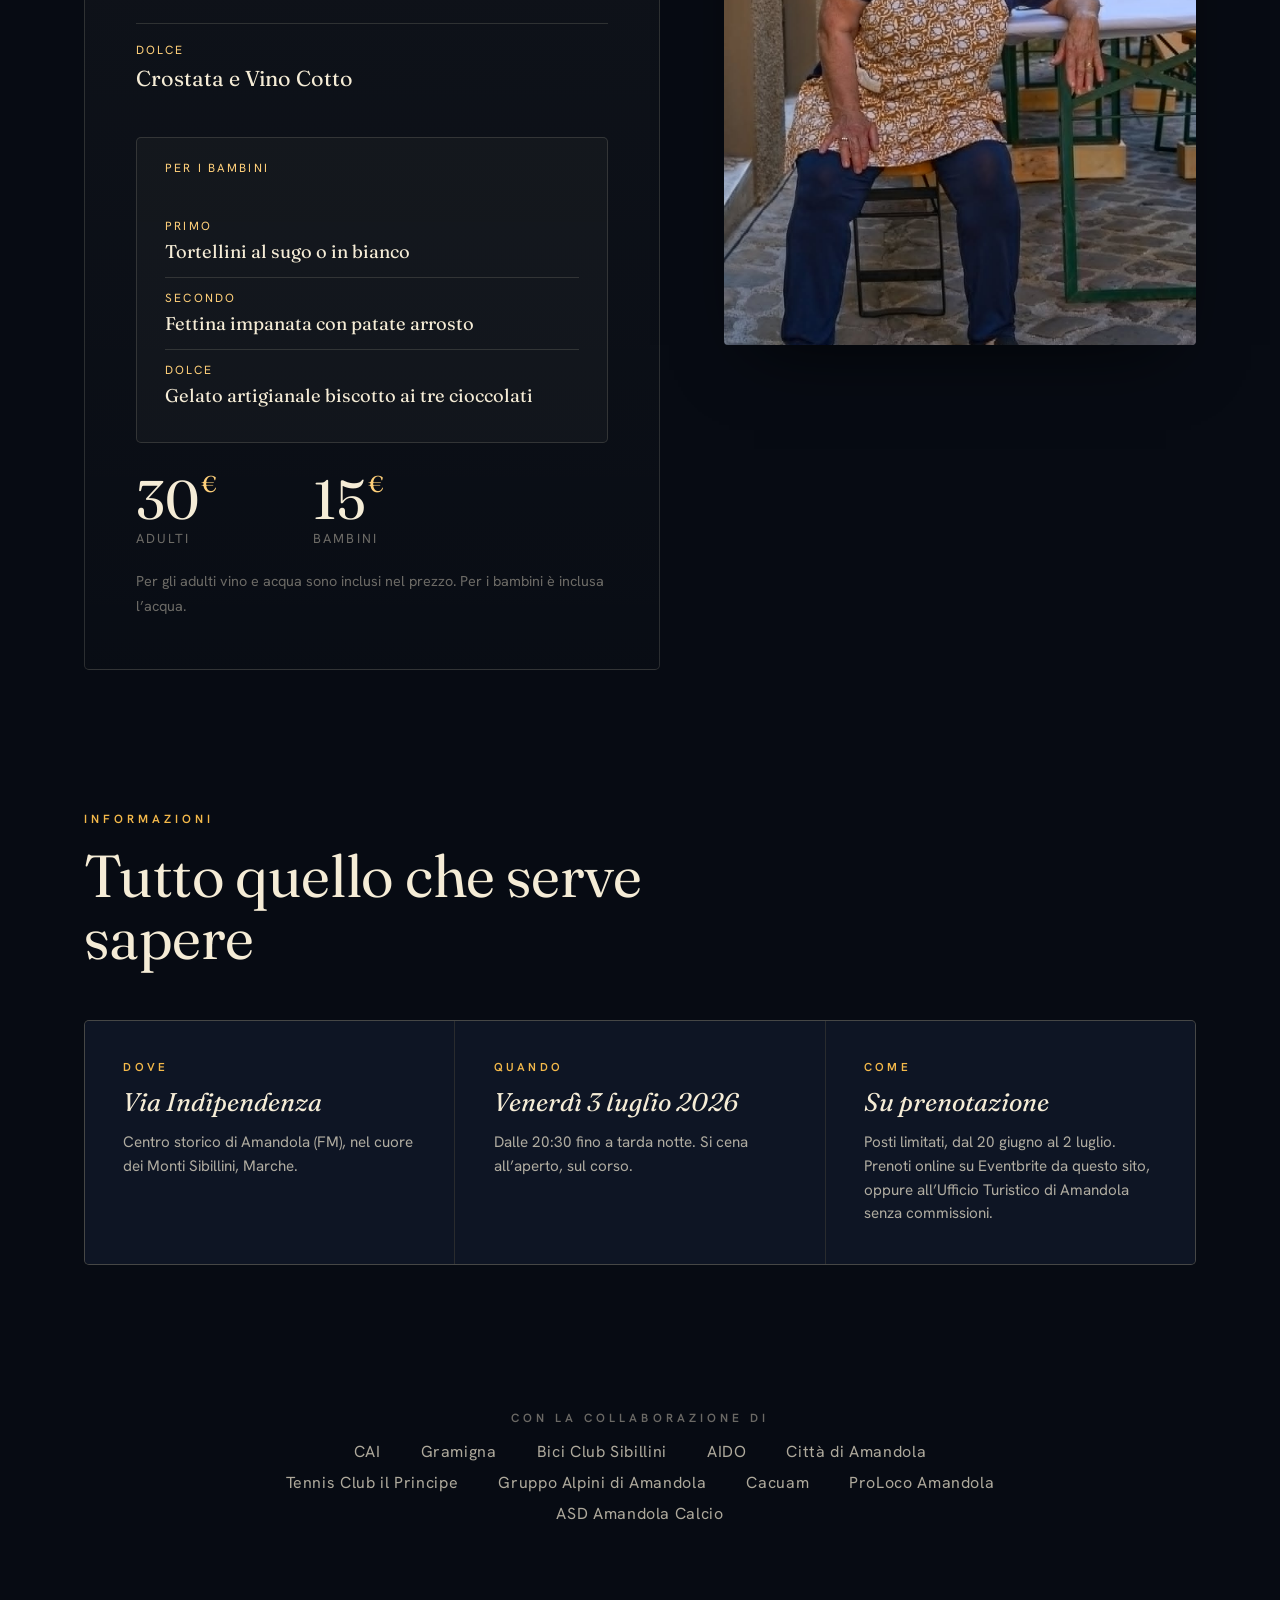
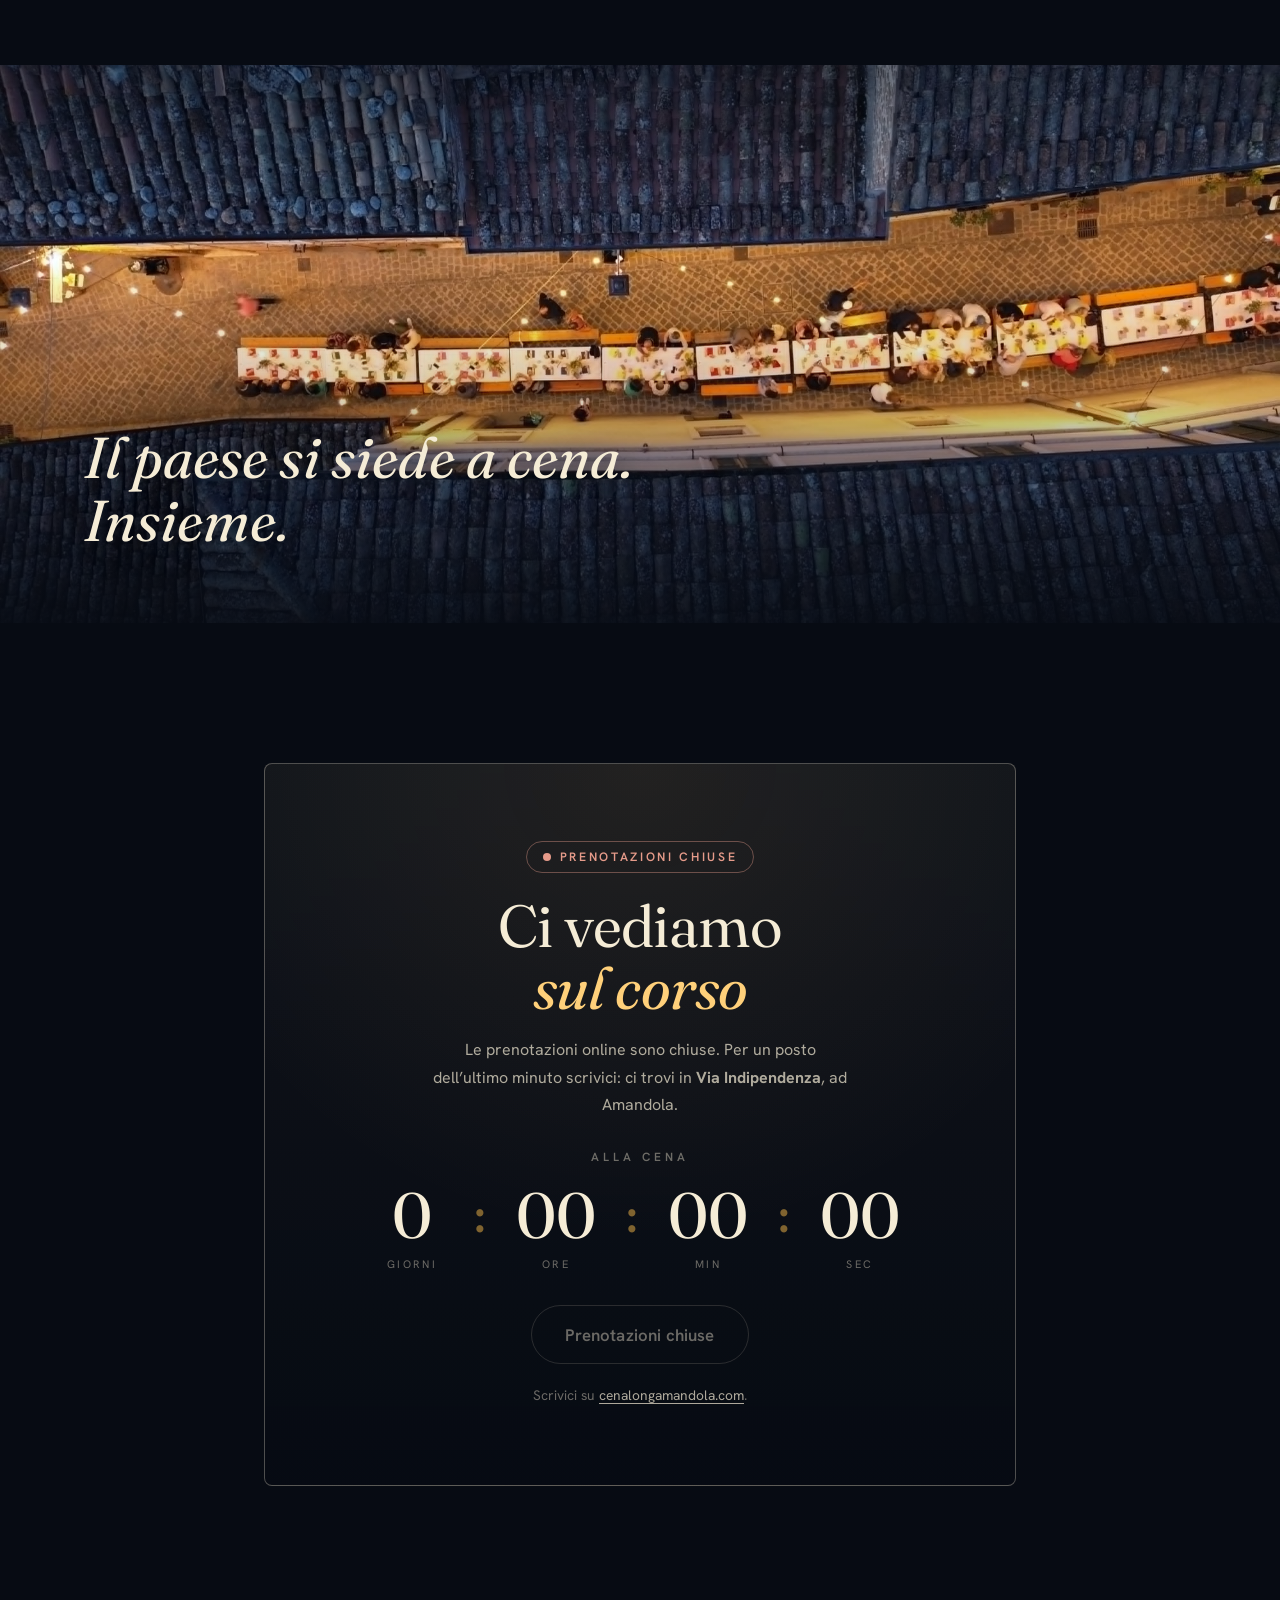
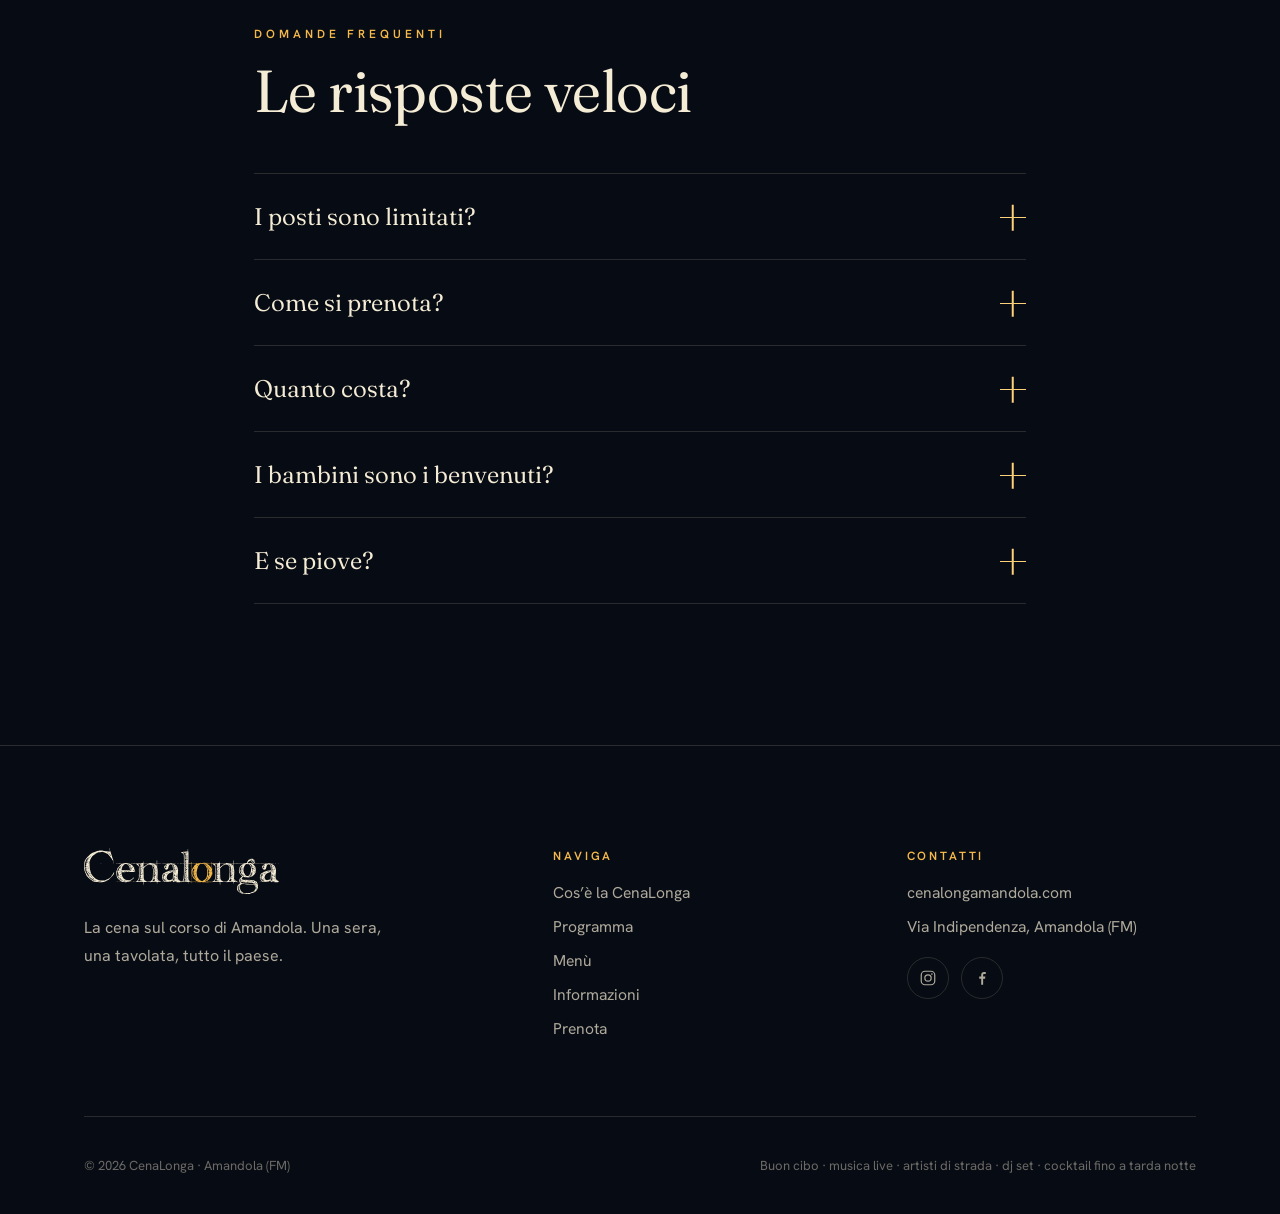
==== commit 2d4f0944: "Rimuovi del tutto la sezione Galleria (HTML, CSS, JS) e le foto orfane Co-Authored-By: Claude Opus 4" ====
--- a/index.html
+++ b/index.html
@@ -154,34 +154,6 @@
   </div>
 </section>
 
-<!-- ===================== GALLERIA ===================== -->
-<section id="galleria" class="gallery-section">
-  <div class="wrap">
-    <div class="gallery-head">
-      <div>
-        <div class="eyebrow">Le edizioni passate</div>
-        <p class="gallery-intro">Qualche scatto delle serate degli anni scorsi.</p>
-      </div>
-      <div class="gallery-nav" aria-hidden="true">
-        <button class="gallery-btn" id="gallery-prev" type="button" aria-label="Foto precedente">
-          <svg viewBox="0 0 24 24" width="20" height="20" fill="none" stroke="currentColor" stroke-width="1.6"><path d="M15 5l-7 7 7 7"/></svg>
-        </button>
-        <button class="gallery-btn" id="gallery-next" type="button" aria-label="Foto successiva">
-          <svg viewBox="0 0 24 24" width="20" height="20" fill="none" stroke="currentColor" stroke-width="1.6"><path d="M9 5l7 7-7 7"/></svg>
-        </button>
-      </div>
-    </div>
-
-    <div class="gallery-track" id="gallery-track" tabindex="0" role="group" aria-label="Galleria fotografica, scorri per vedere le foto">
-      <figure class="gallery-slide"><img src="assets/497465403_9755982084454781_5396394575062664688_n.jpg" alt="La tavolata di sera gremita di commensali che cenano sotto le luci appese, lungo il corso di Amandola" loading="lazy"></figure>
-      <figure class="gallery-slide"><img src="assets/1084055_IMG20230721WA0006_std.webp" alt="La tavolata apparecchiata al tramonto, con le lampadine accese tra le case del centro storico" loading="lazy"></figure>
-      <figure class="gallery-slide"><img src="assets/1084056_IMG20230721WA0007_std.webp" alt="La tavolata di giorno lungo il vicolo, con le bandiere gialle appese ai muri" loading="lazy"></figure>
-      <figure class="gallery-slide"><img src="assets/photo-street-tables.jpeg" alt="L’insegna della CenaLonga e i tavoli allineati lungo la strada acciottolata prima della cena" loading="lazy"></figure>
-      <figure class="gallery-slide"><img src="assets/photo-tables-day.jpeg" alt="Tavoli apparecchiati con i fiori di campo nei vasetti, di pomeriggio, lungo il corso" loading="lazy"></figure>
-    </div>
-  </div>
-</section>
-
 <!-- ===================== MENÙ ===================== -->
 <section id="menu" class="section-pad" style="padding-top:0">
   <div class="wrap menu-wrap">
--- a/styles.css
+++ b/styles.css
@@ -259,36 +259,6 @@
 .tl-time{font-family:var(--serif);font-size:clamp(1.3rem,2.4vw,1.9rem);color:var(--gold);font-style:italic}
 .tl-body h3{margin-bottom:.35em}
 .tl-body p{max-width:52ch}
-
-/* ============================================================
-   GALLERIA carosello
-   ============================================================ */
-.gallery-section{padding-block:clamp(40px,5vw,72px)}
-.gallery-head{display:flex;align-items:center;justify-content:space-between;gap:16px;flex-wrap:wrap}
-.gallery-intro{margin-top:10px;font-size:.95rem;color:var(--cream-dim)}
-.gallery-nav{display:flex;gap:8px}
-.gallery-btn{
-  width:40px;height:40px;border-radius:50%;border:1px solid var(--line);background:transparent;
-  color:var(--cream-dim);display:flex;align-items:center;justify-content:center;cursor:pointer;
-  transition:border-color .25s ease,color .25s ease,opacity .25s ease;
-}
-.gallery-btn:hover{border-color:var(--gold);color:var(--gold)}
-.gallery-btn:disabled{opacity:.25;cursor:default;border-color:var(--line);color:var(--cream-dim)}
-.gallery-track{
-  display:flex;gap:clamp(10px,1.4vw,16px);margin-top:clamp(18px,2.4vw,28px);
-  overflow-x:auto;scroll-snap-type:x mandatory;scroll-behavior:smooth;
-  padding-bottom:6px;-webkit-overflow-scrolling:touch;
-  scrollbar-width:none;
-}
-.gallery-track::-webkit-scrollbar{display:none}
-.gallery-track:focus-visible{outline:2px solid var(--gold);outline-offset:6px;border-radius:6px}
-.gallery-slide{
-  flex:0 0 auto;width:clamp(170px,20vw,220px);margin:0;scroll-snap-align:start;
-  border:1px solid var(--line);border-radius:5px;overflow:hidden;background:var(--navy-2);
-}
-.gallery-slide img{
-  display:block;width:100%;height:clamp(220px,26vw,290px);object-fit:cover;
-}
 
 /* ============================================================
    MENÙ card
@@ -434,9 +404,6 @@
   .info-grid{grid-template-columns:1fr}
   .foot-grid{grid-template-columns:1fr;gap:44px}
   .tl-row{grid-template-columns:1fr;gap:8px}
-  .gallery-nav{display:none}
-  .gallery-track{scroll-padding-left:var(--pad);margin-left:calc(var(--pad)*-1);margin-right:calc(var(--pad)*-1);padding-left:var(--pad);padding-right:var(--pad)}
-  .gallery-slide{width:52vw}
 }
 @media (max-width:520px){
   .hero-meta{font-size:1.02rem;gap:10px}
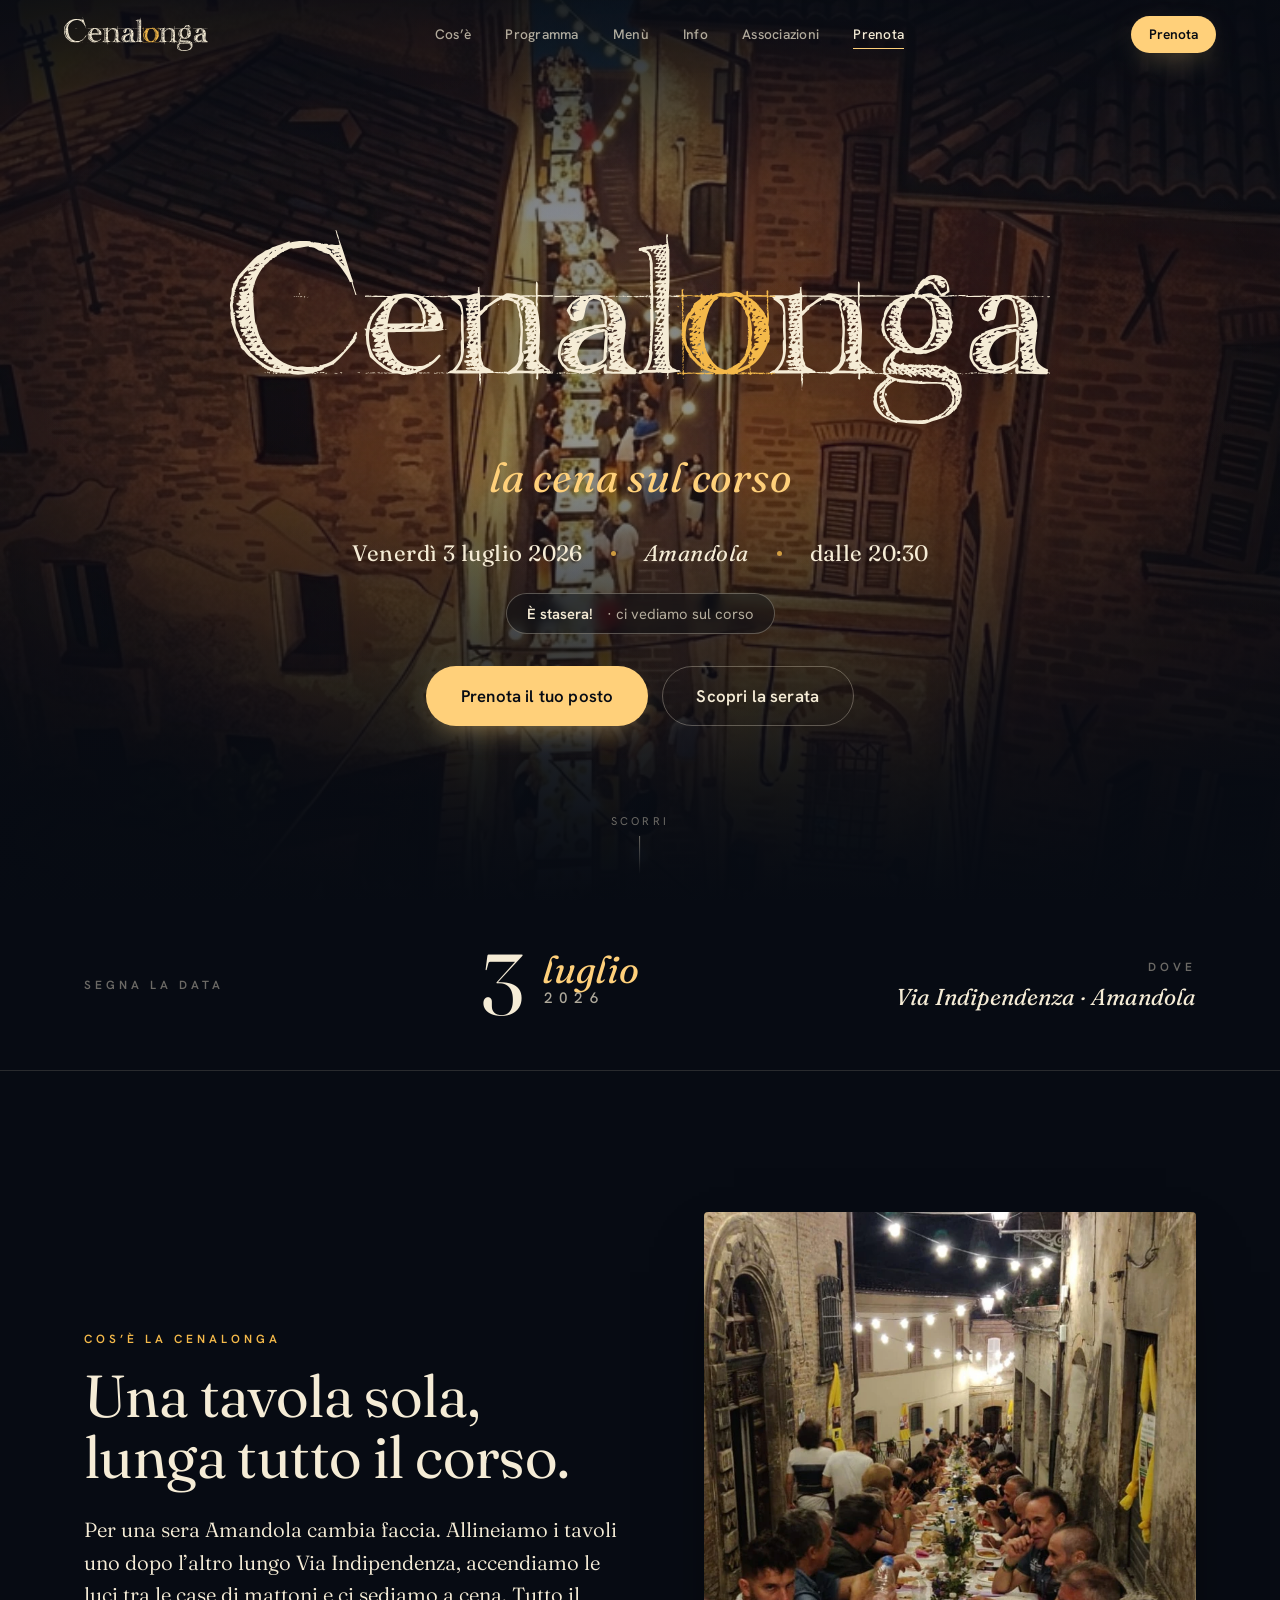
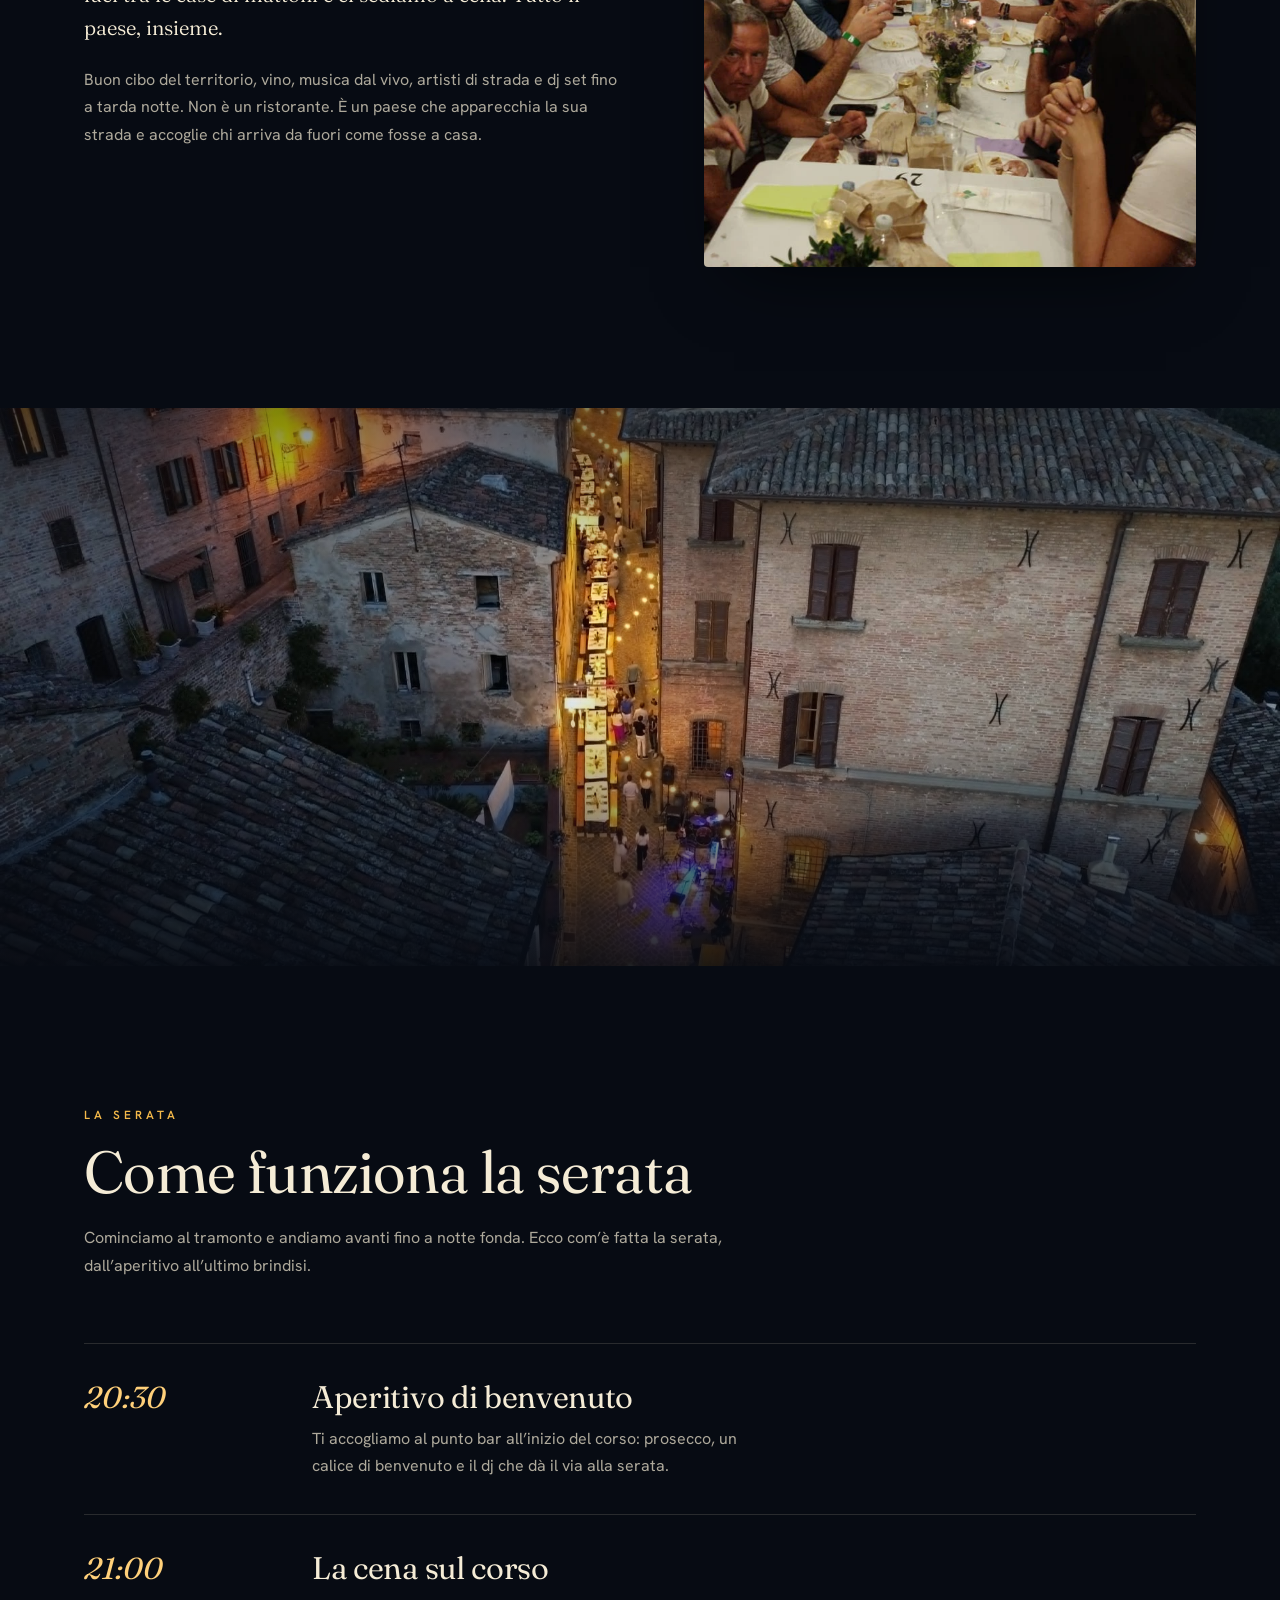
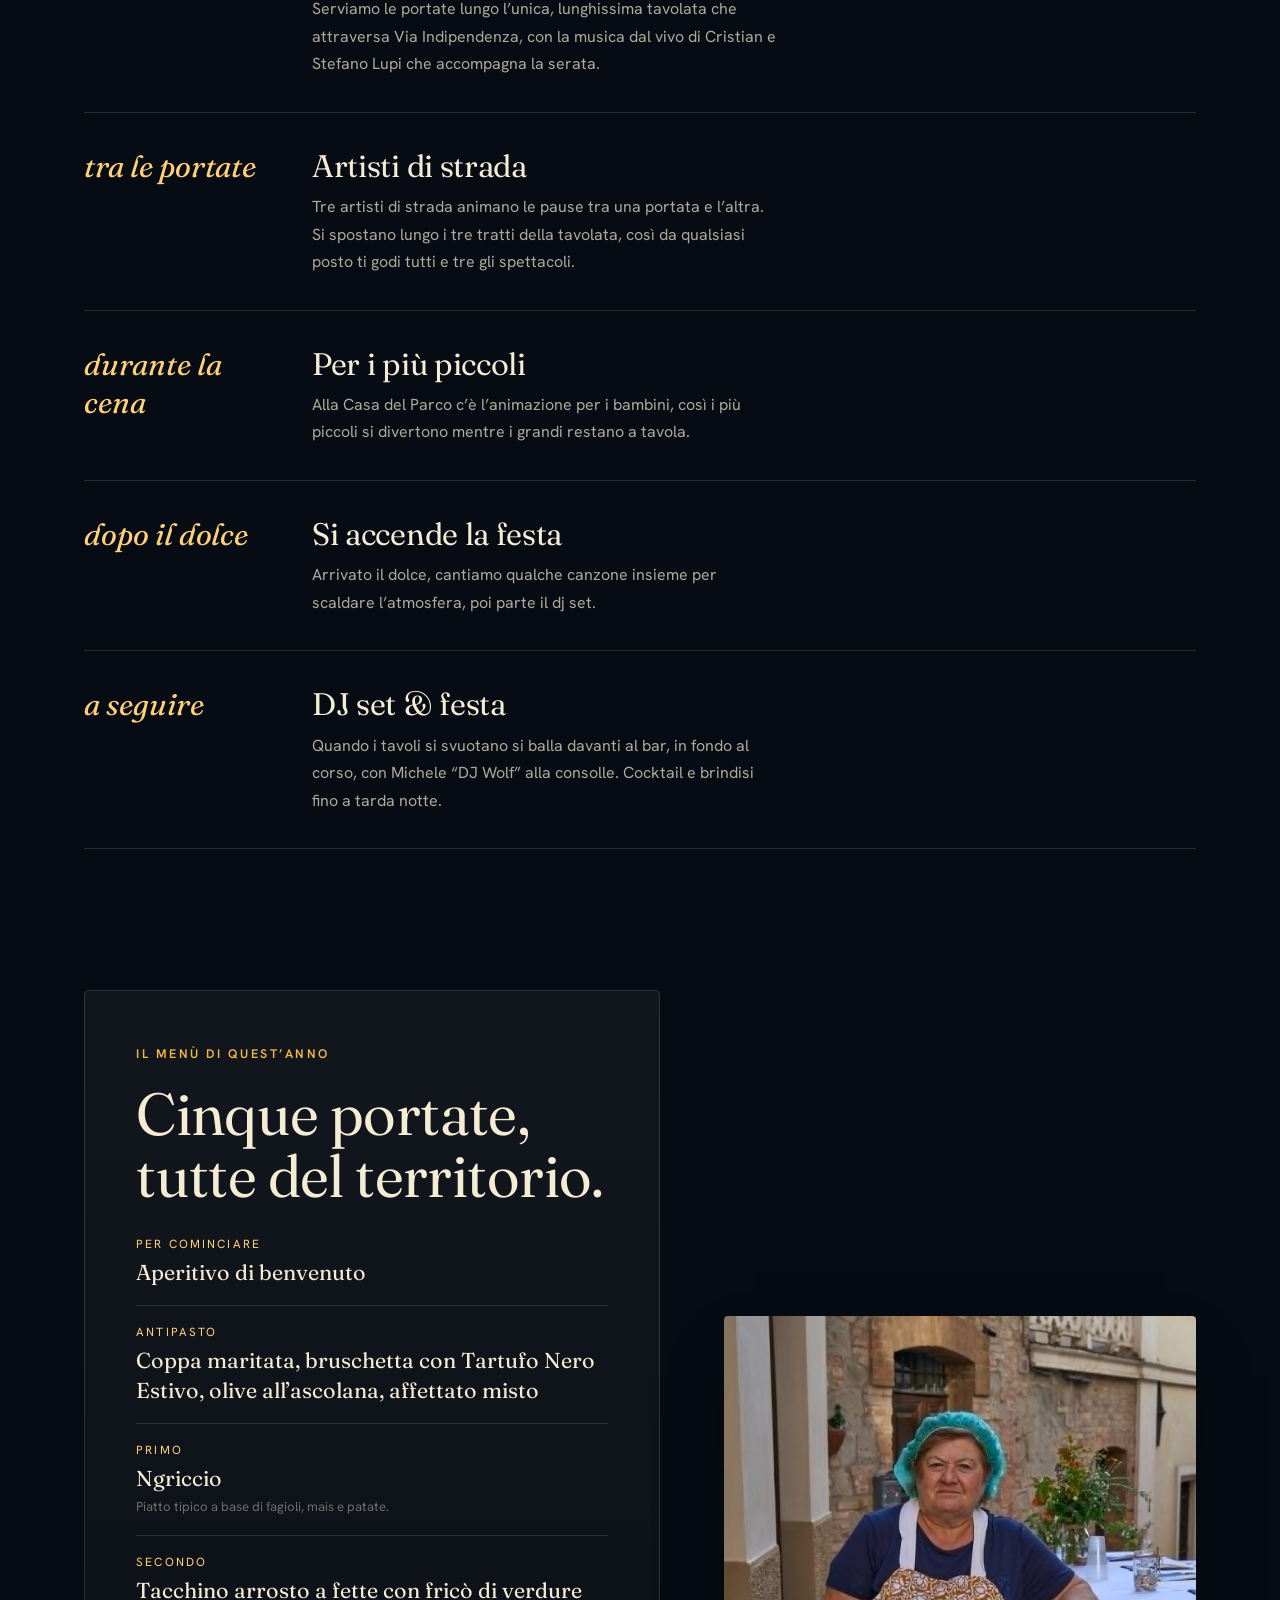
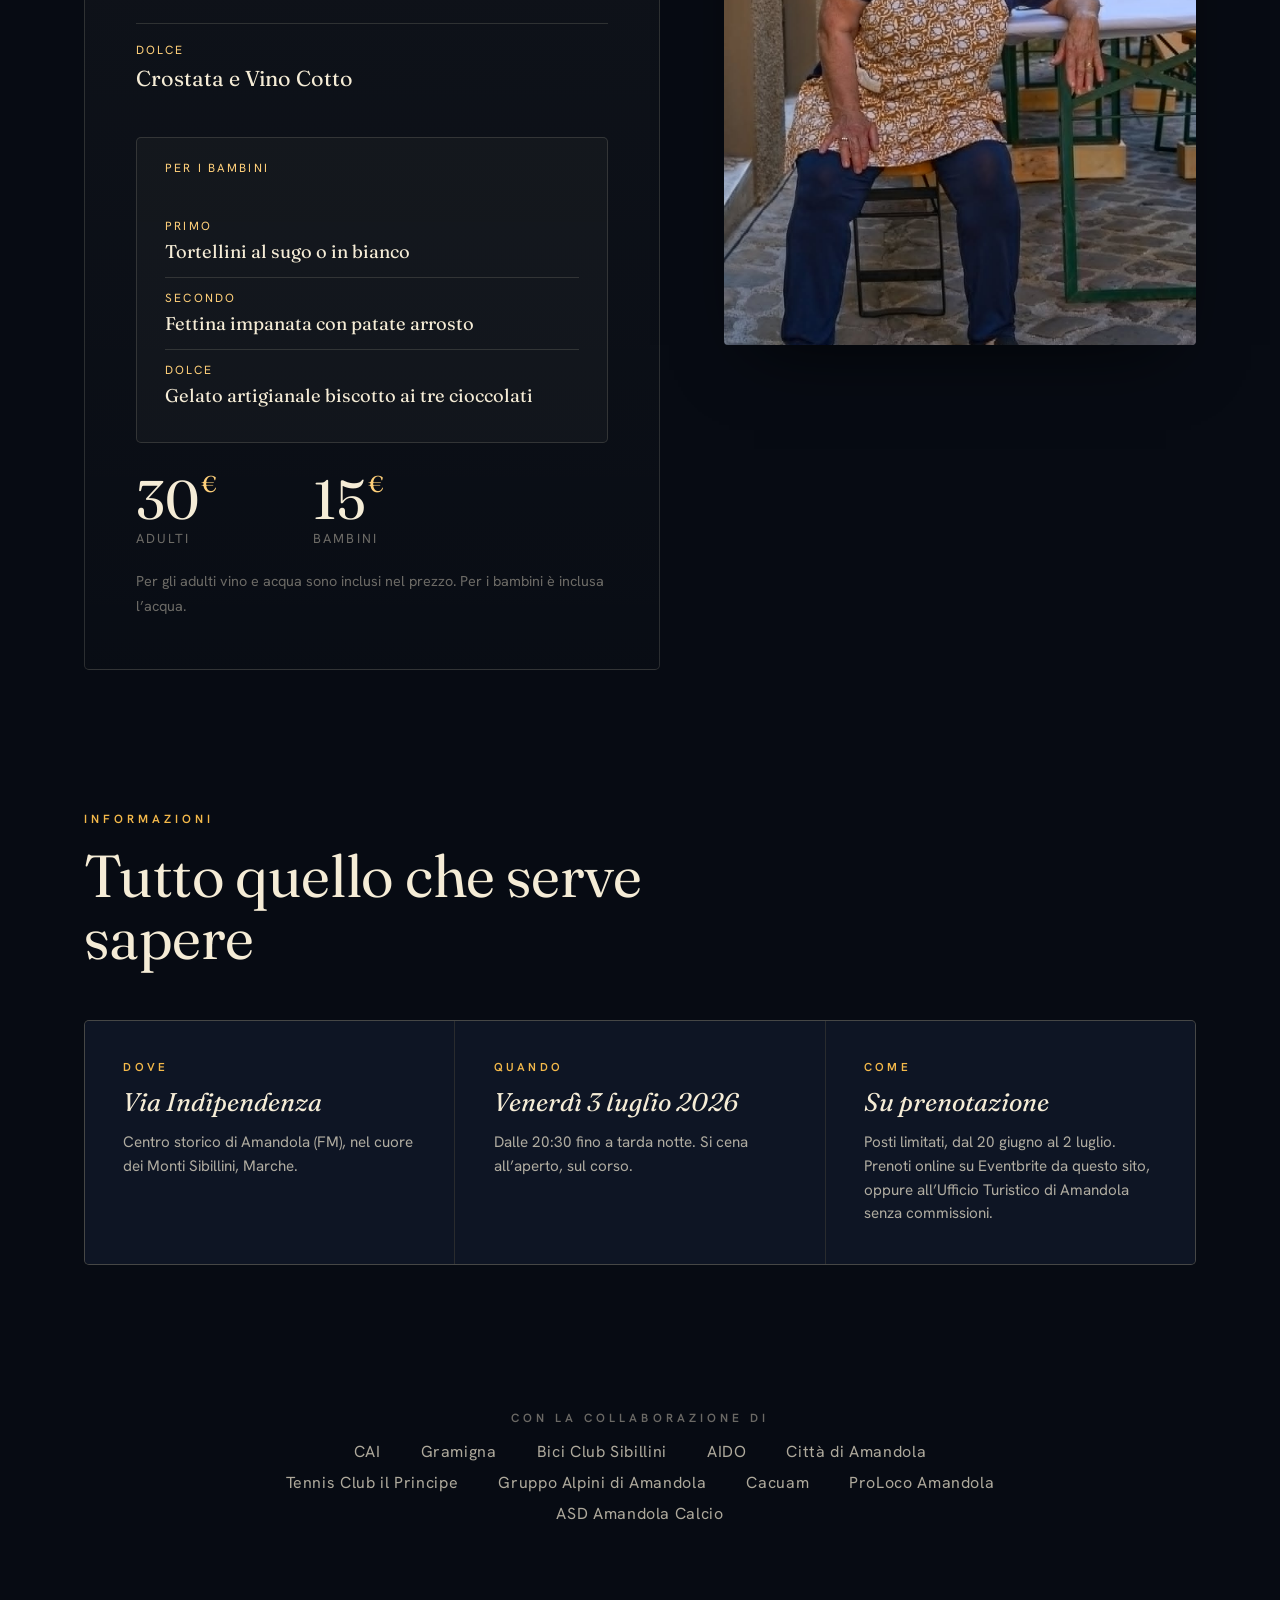
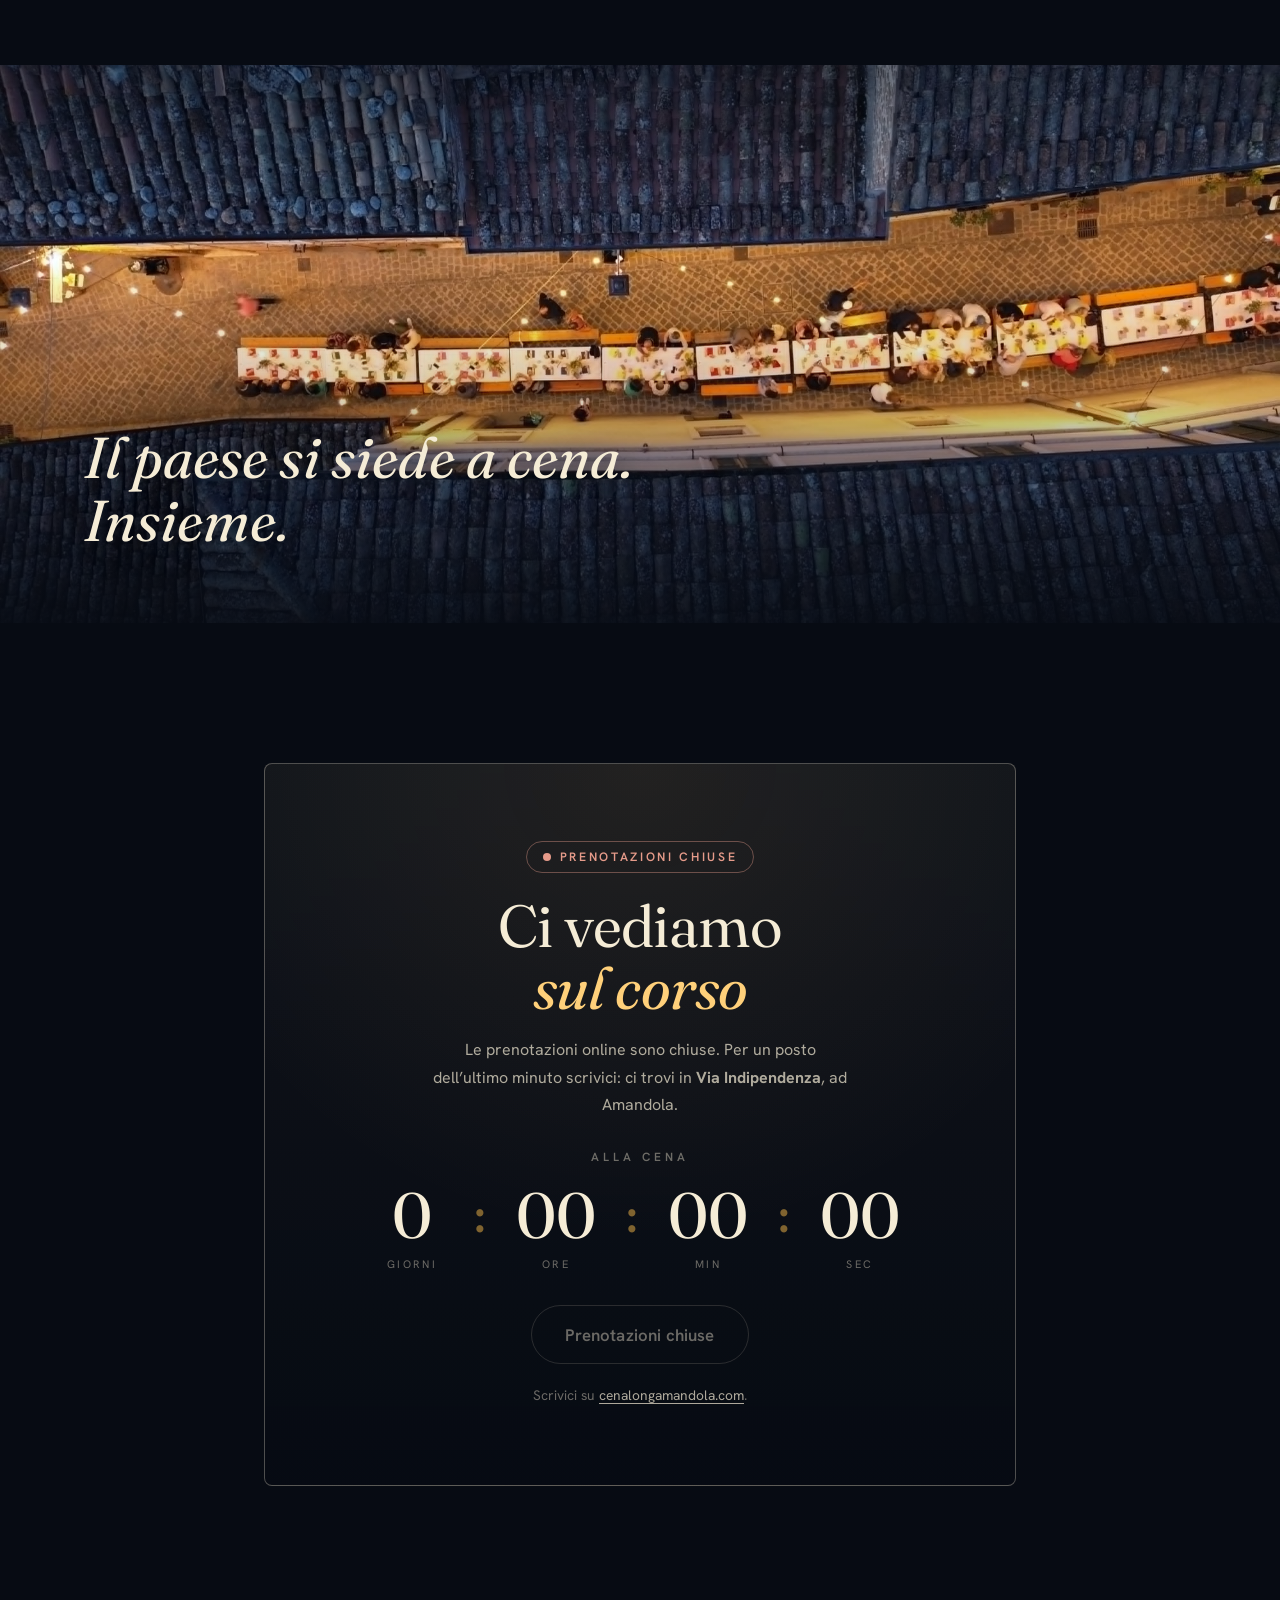
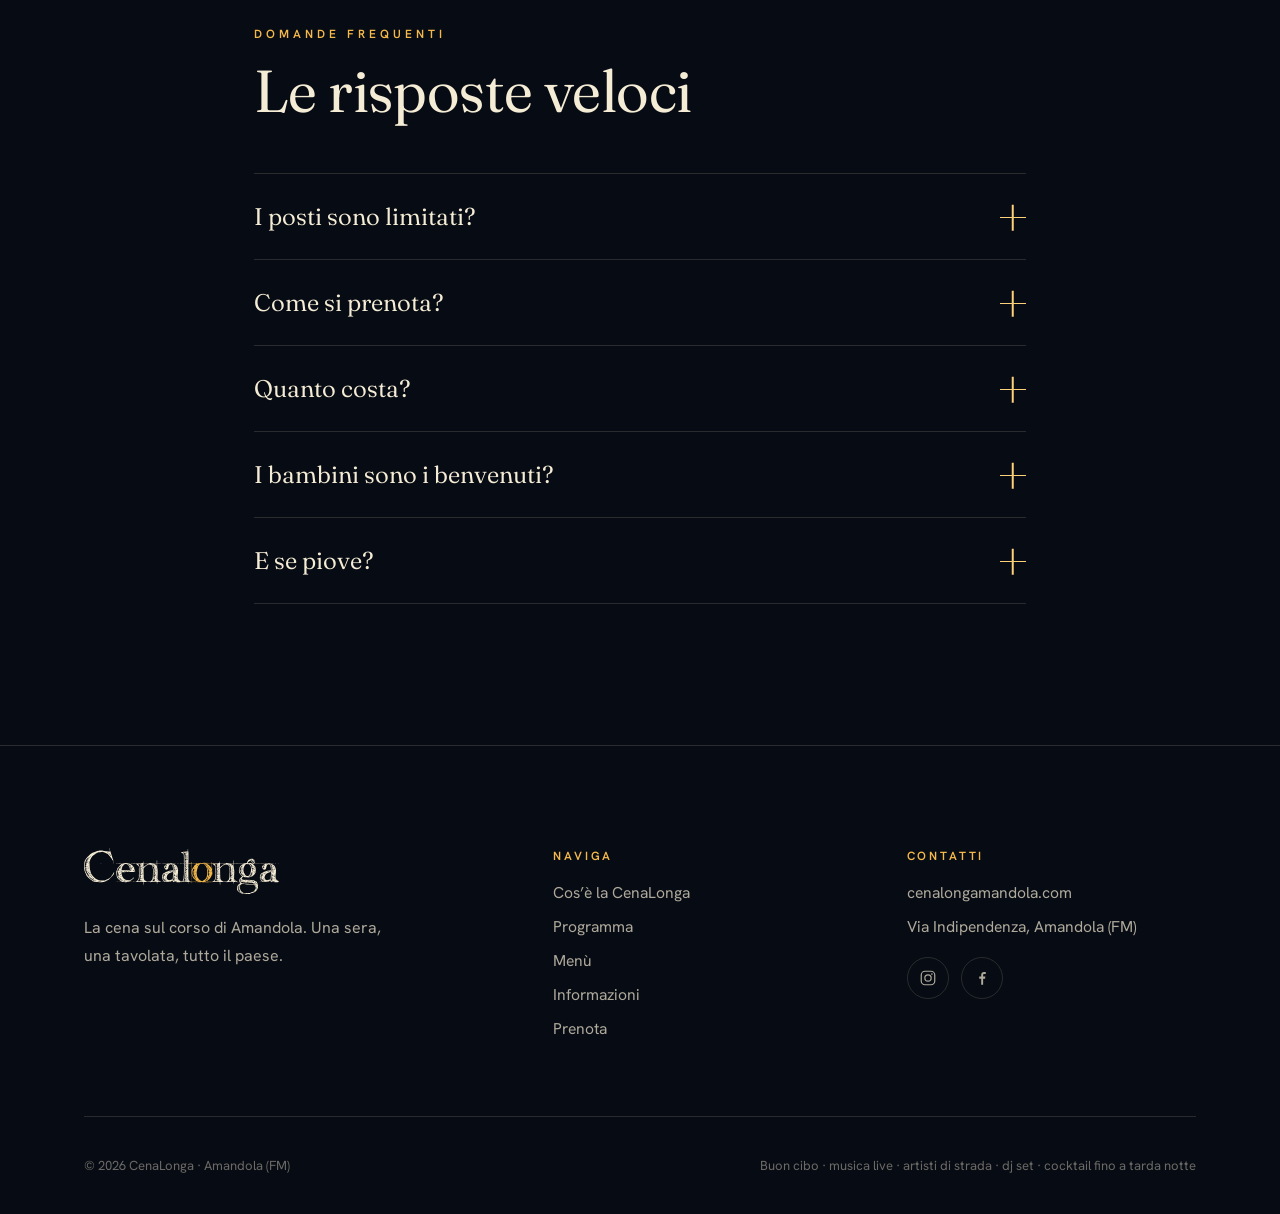
==== commit 1366997d: "Aggiungi musica dal vivo di Cristian e Stefano Lupi nella timeline della serata Co-Authored-By: Clau" ====
--- a/index.html
+++ b/index.html
@@ -132,7 +132,7 @@
       </div>
       <div class="tl-row reveal">
         <div class="tl-time">21:00</div>
-        <div class="tl-body"><h3>La cena sul corso</h3><p>Serviamo le portate lungo l’unica, lunghissima tavolata che attraversa Via Indipendenza, con la musica di sottofondo che accompagna.</p></div>
+        <div class="tl-body"><h3>La cena sul corso</h3><p>Serviamo le portate lungo l’unica, lunghissima tavolata che attraversa Via Indipendenza, con la musica dal vivo di Cristian e Stefano Lupi che accompagna la serata.</p></div>
       </div>
       <div class="tl-row reveal">
         <div class="tl-time ital">tra le portate</div>
--- a/styles.css
+++ b/styles.css
@@ -75,6 +75,13 @@
 section{position:relative}
 .section-pad{padding-block:clamp(72px,11vw,160px)}
 .hr{height:1px;background:var(--line);border:0;margin:0}
+
+/* pagina di prenotazione (prenota.html) */
+.checkout-wrap{max-width:780px}
+.checkout-box{margin-top:clamp(28px,4vw,44px);border:1px solid var(--line);border-radius:6px;overflow:hidden;background:var(--navy-2)}
+#eb-inline:not(:empty){min-height:480px}
+.checkout-fallback{padding:clamp(28px,4vw,44px)}
+.checkout-fallback p{max-width:54ch}
 
 /* ============================================================
    HEADER
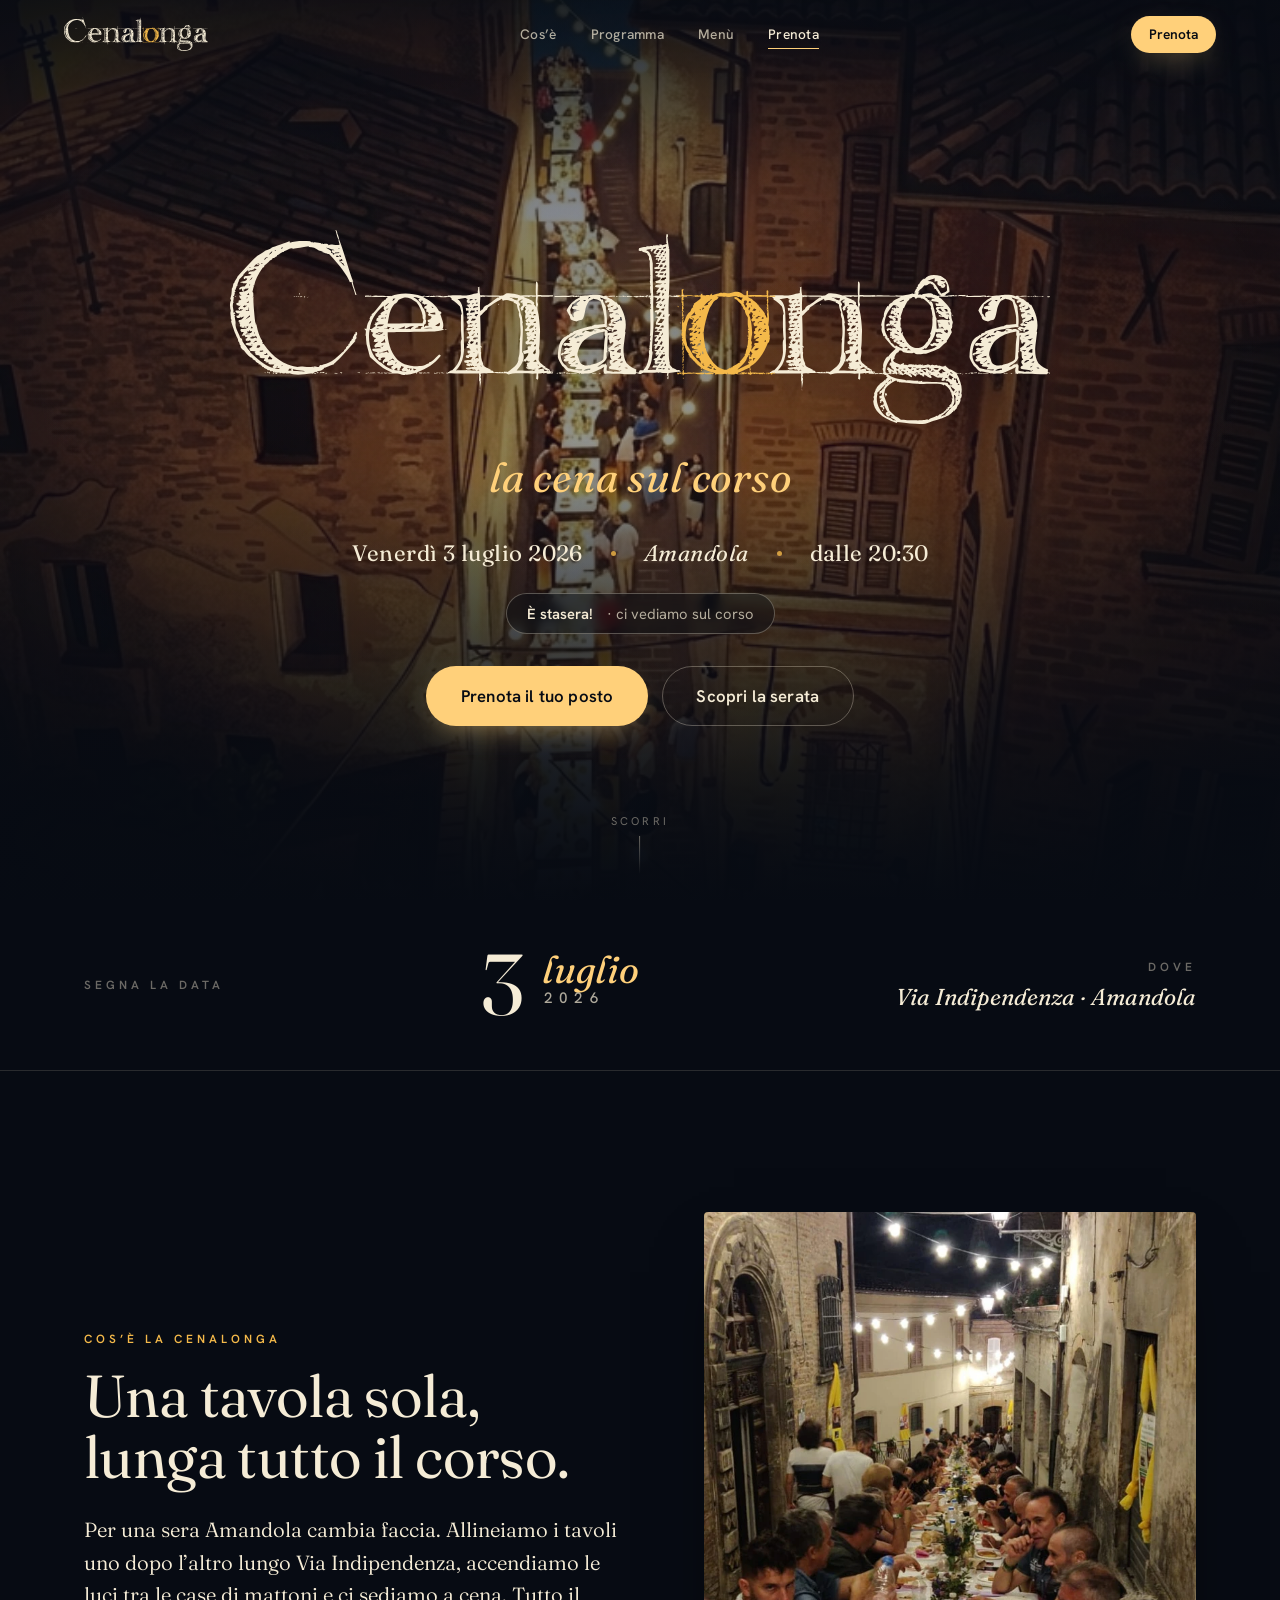
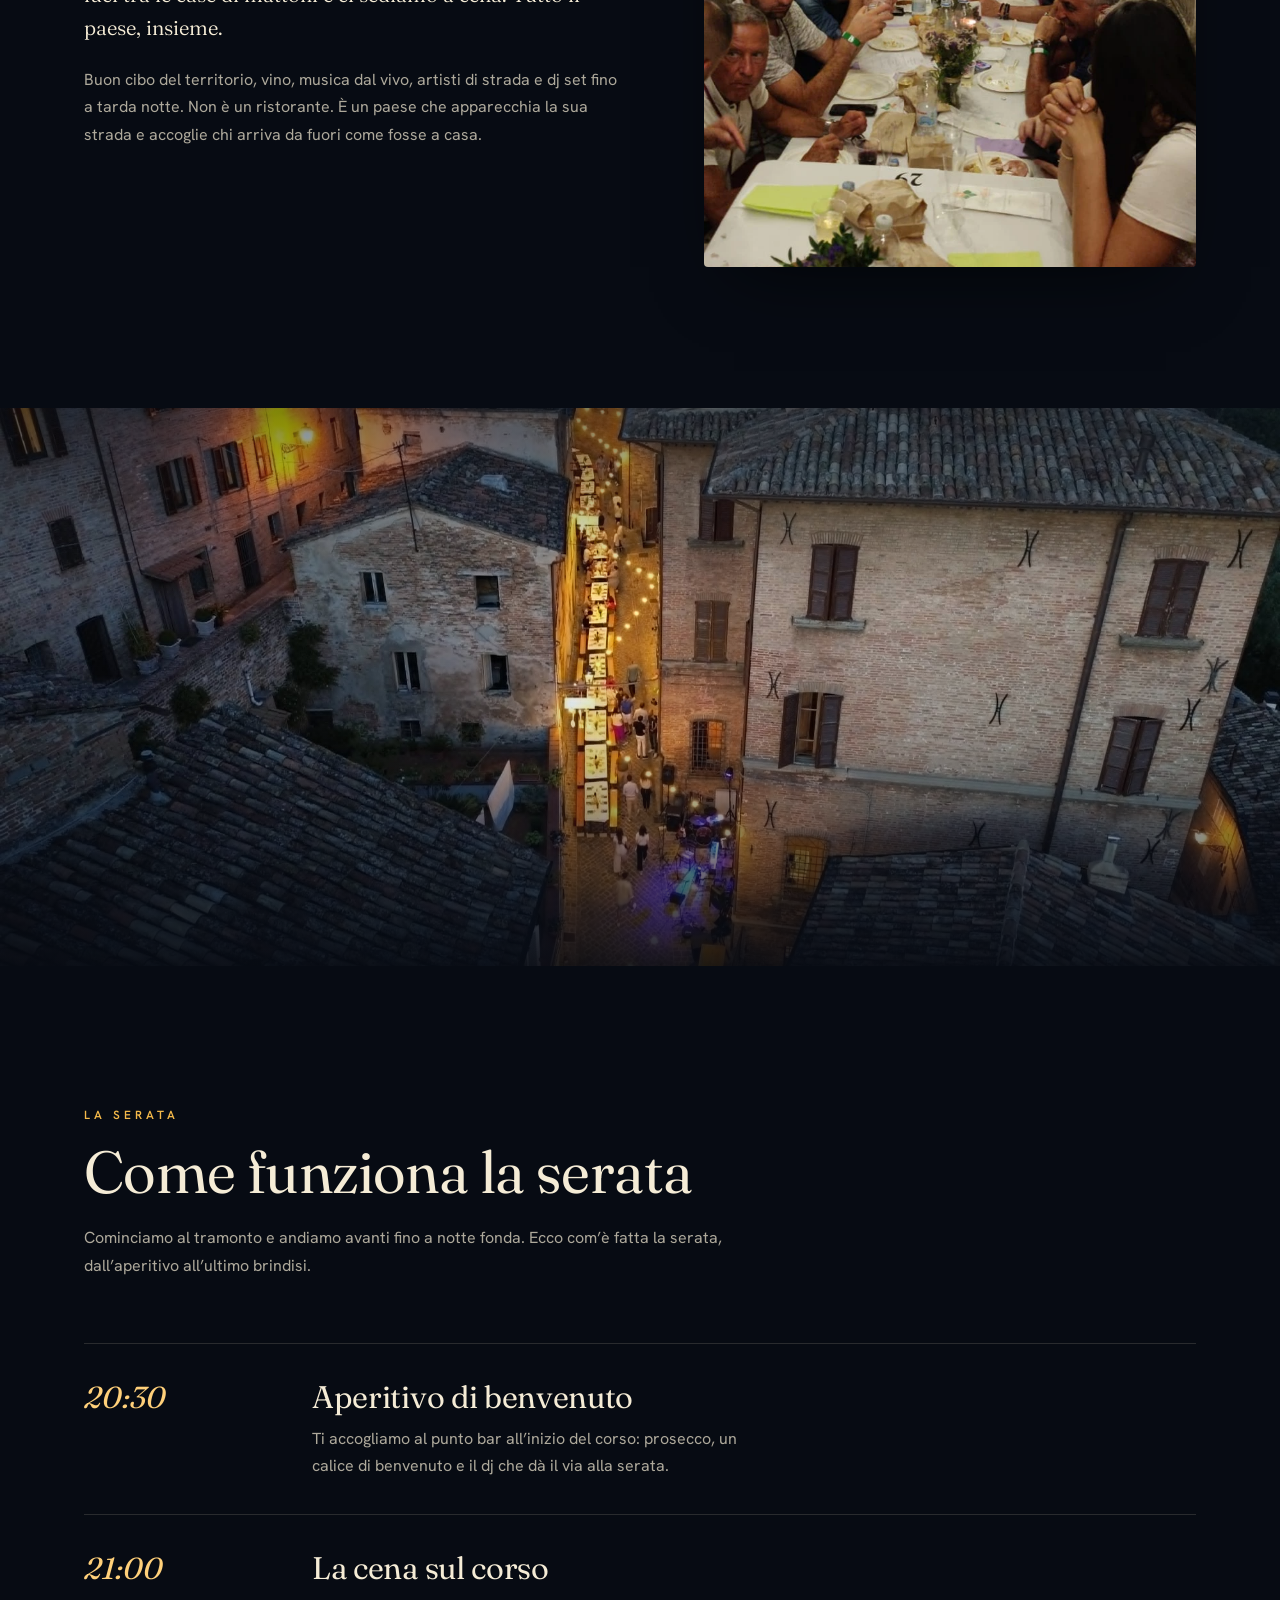
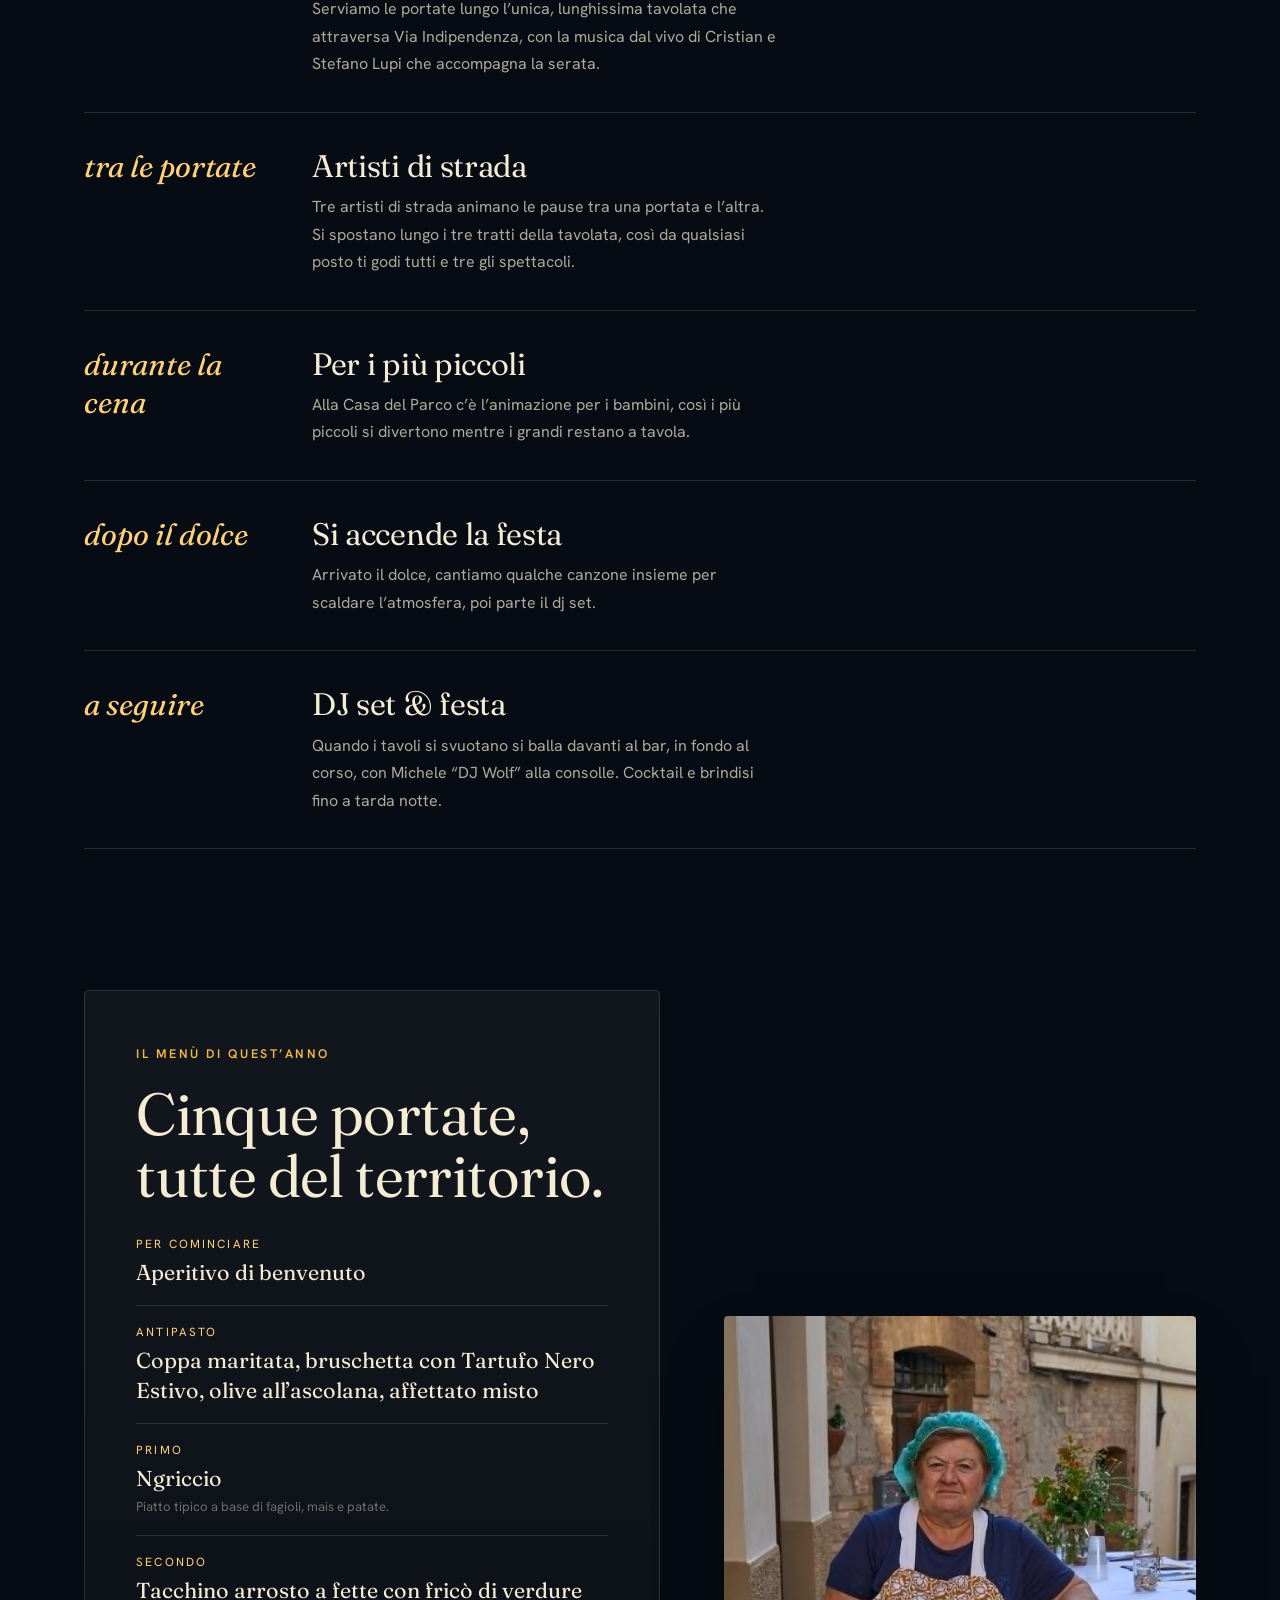
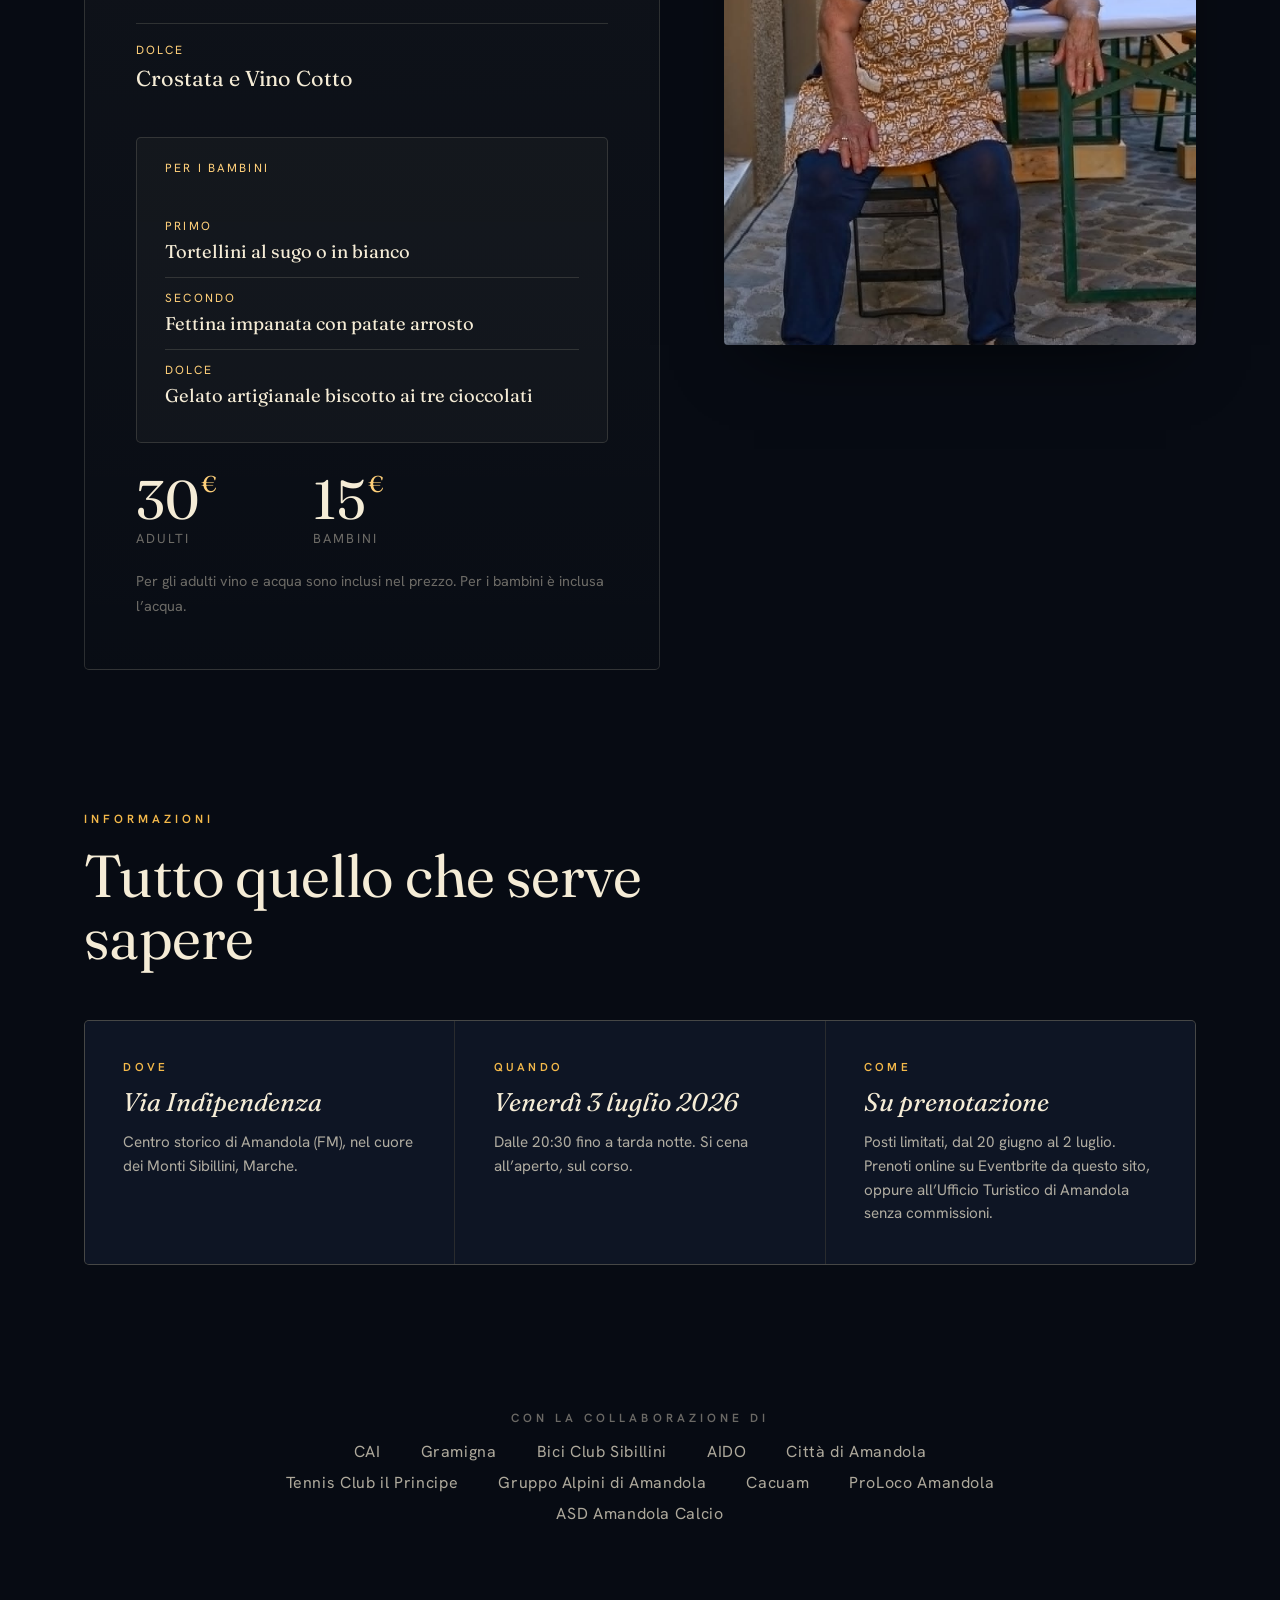
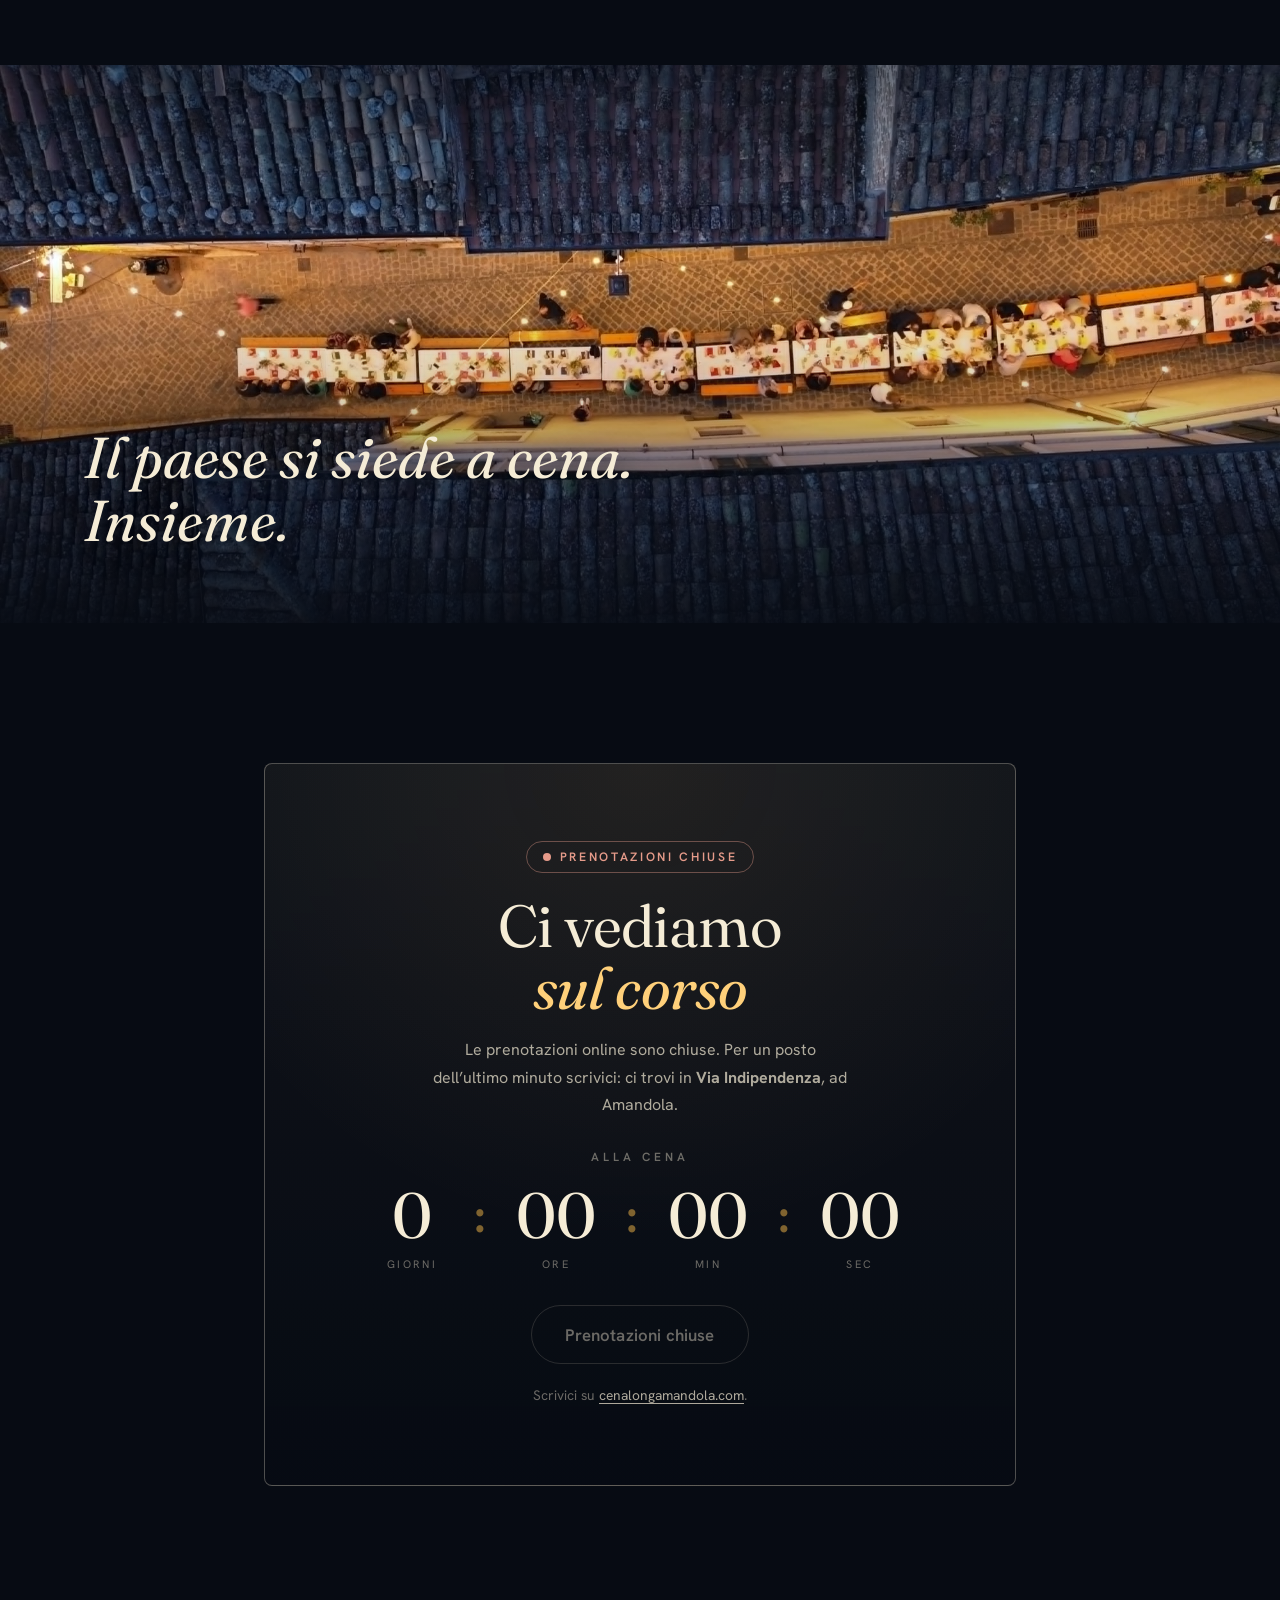
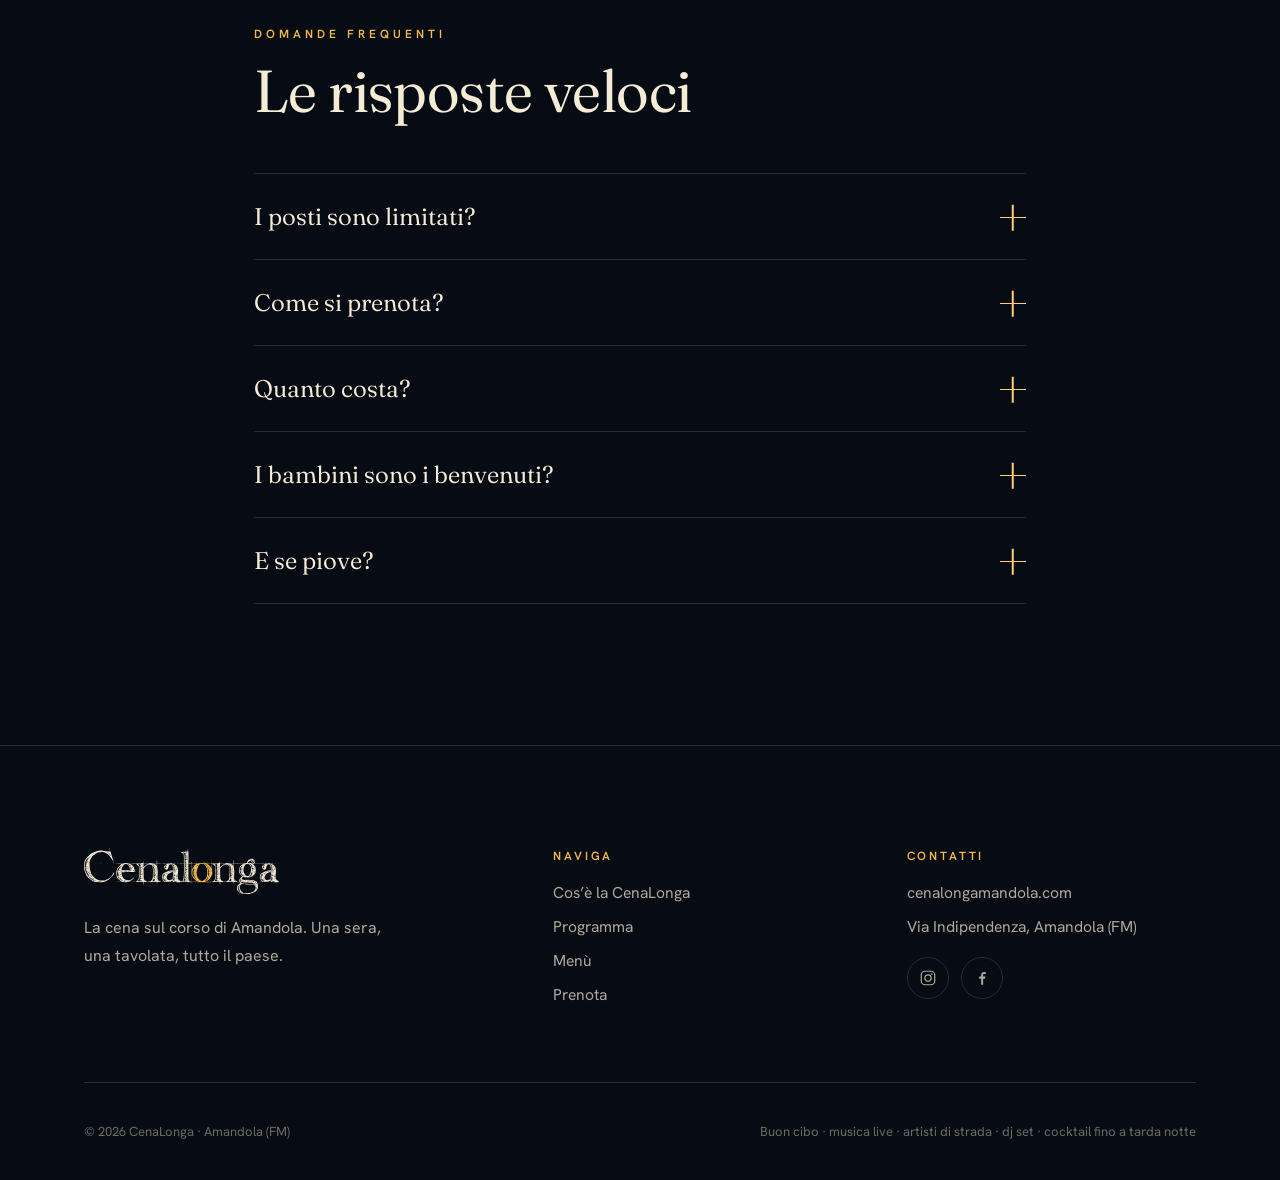
==== commit 6d703a22: "Rimuovi le voci Info e Associazioni dal menu di navigazione (nav e footer) Co-Authored-By: Claude Op" ====
--- a/index.html
+++ b/index.html
@@ -41,8 +41,6 @@
     <a href="#cosa">Cos’è</a>
     <a href="#programma">Programma</a>
     <a href="#menu">Menù</a>
-    <a href="#info">Info</a>
-    <a href="#associazioni">Associazioni</a>
     <a href="#prenota">Prenota</a>
   </nav>
   <a id="header-cta" class="btn btn-primary header-cta" href="#prenota">Prenota</a>
@@ -335,7 +333,6 @@
           <li><a href="#cosa">Cos’è la CenaLonga</a></li>
           <li><a href="#programma">Programma</a></li>
           <li><a href="#menu">Menù</a></li>
-          <li><a href="#info">Informazioni</a></li>
           <li><a href="#prenota">Prenota</a></li>
         </ul>
       </div>
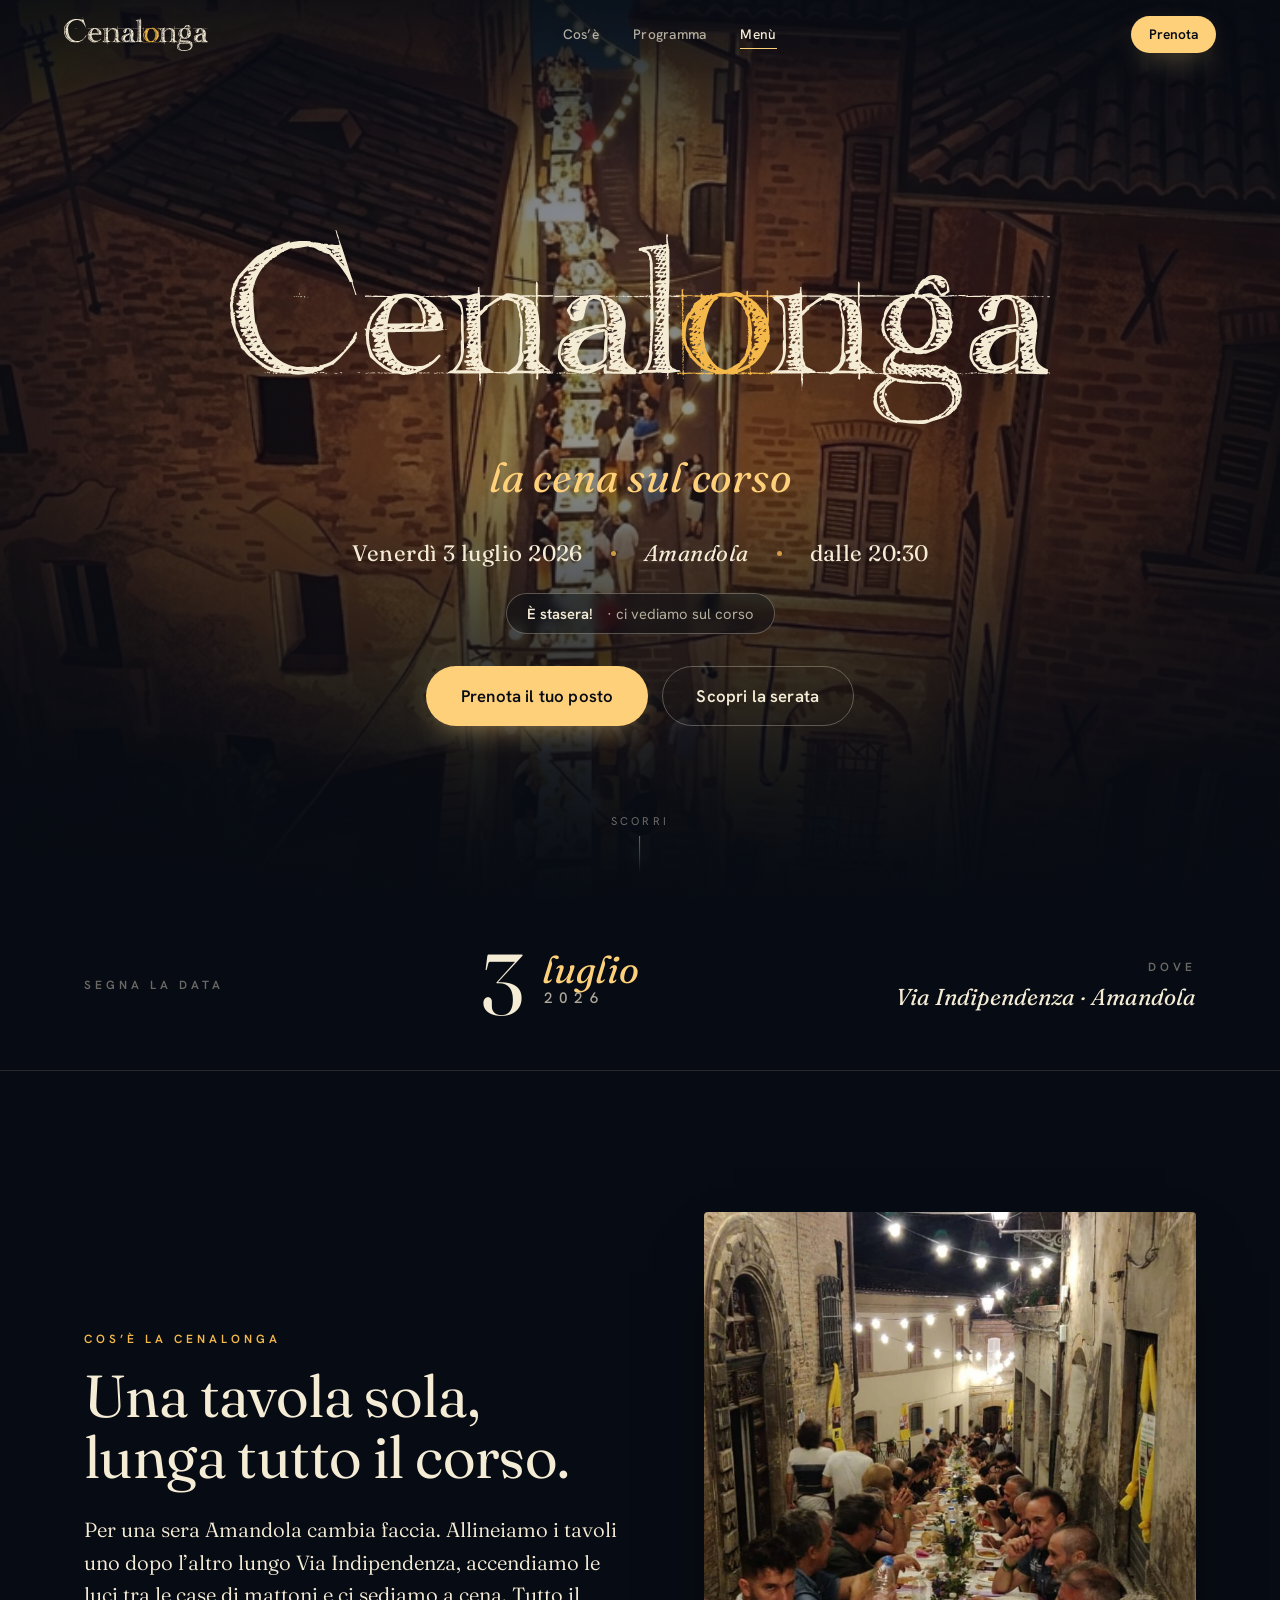
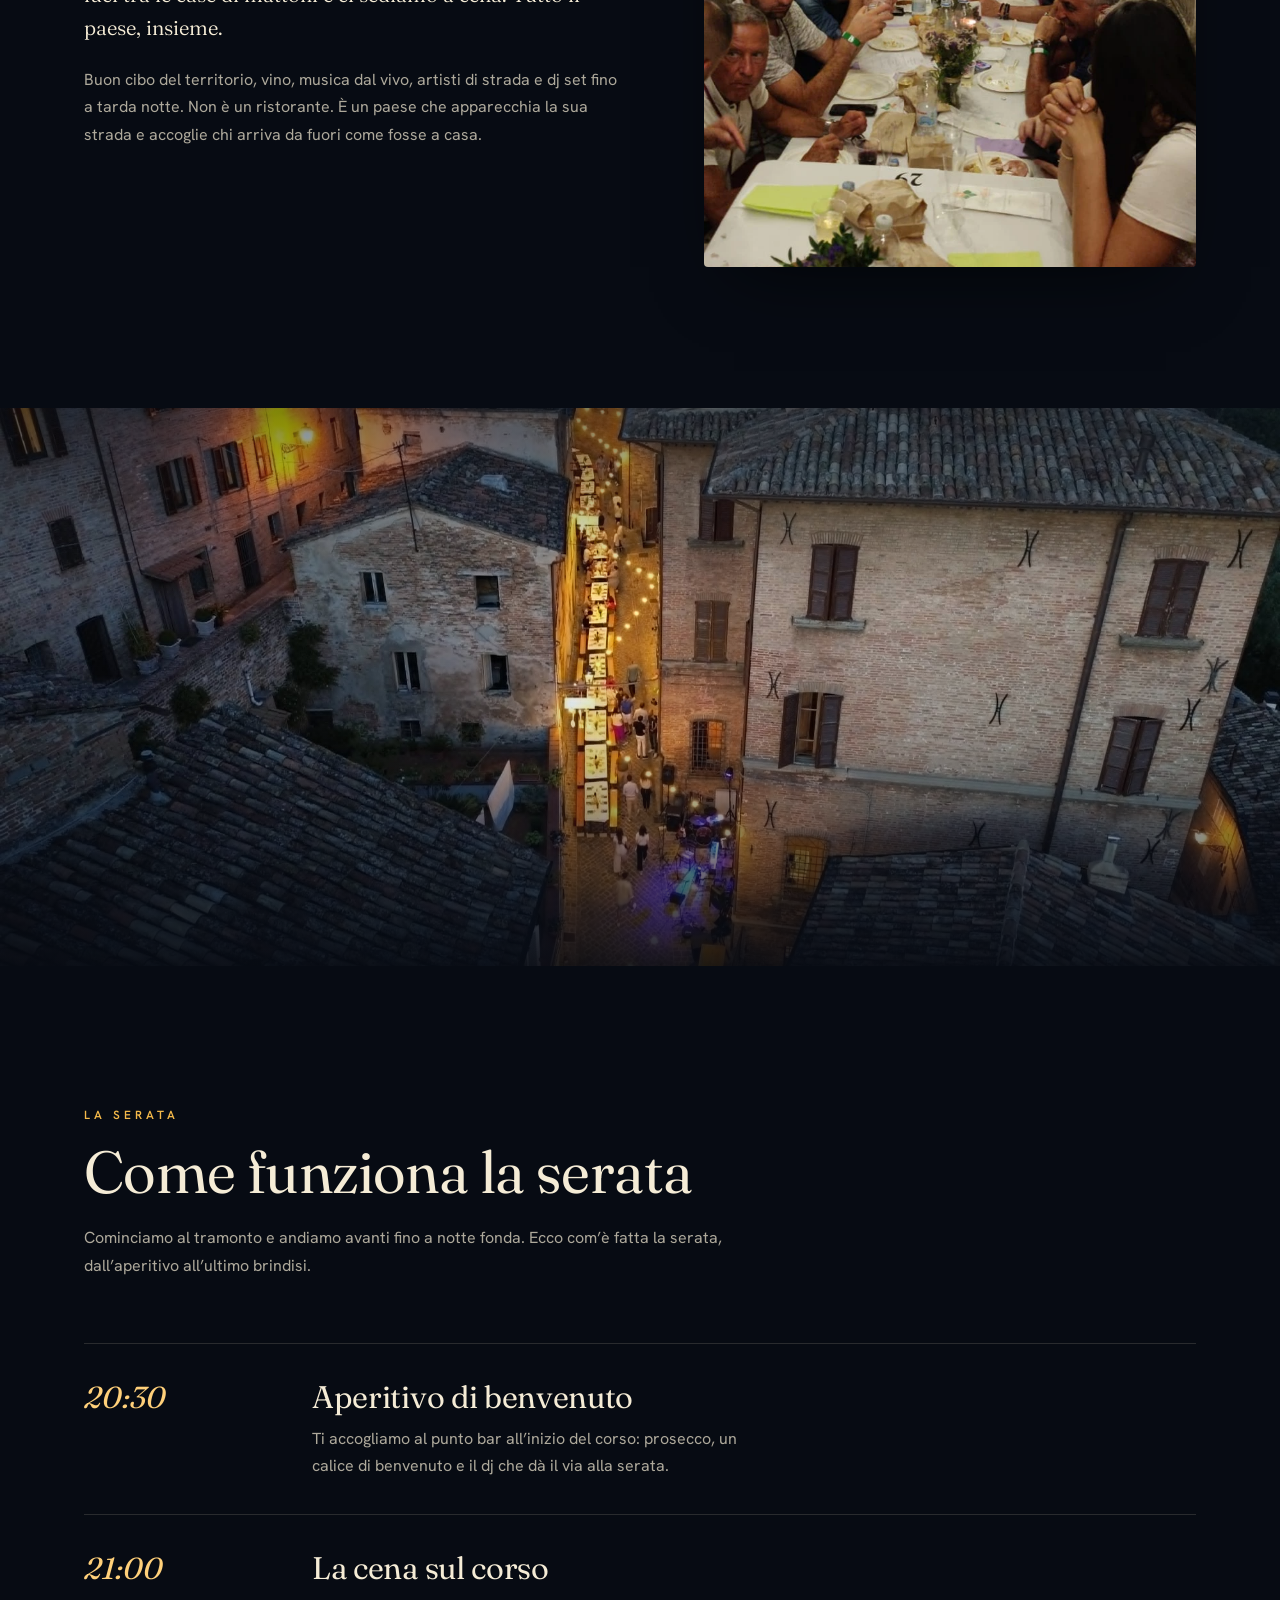
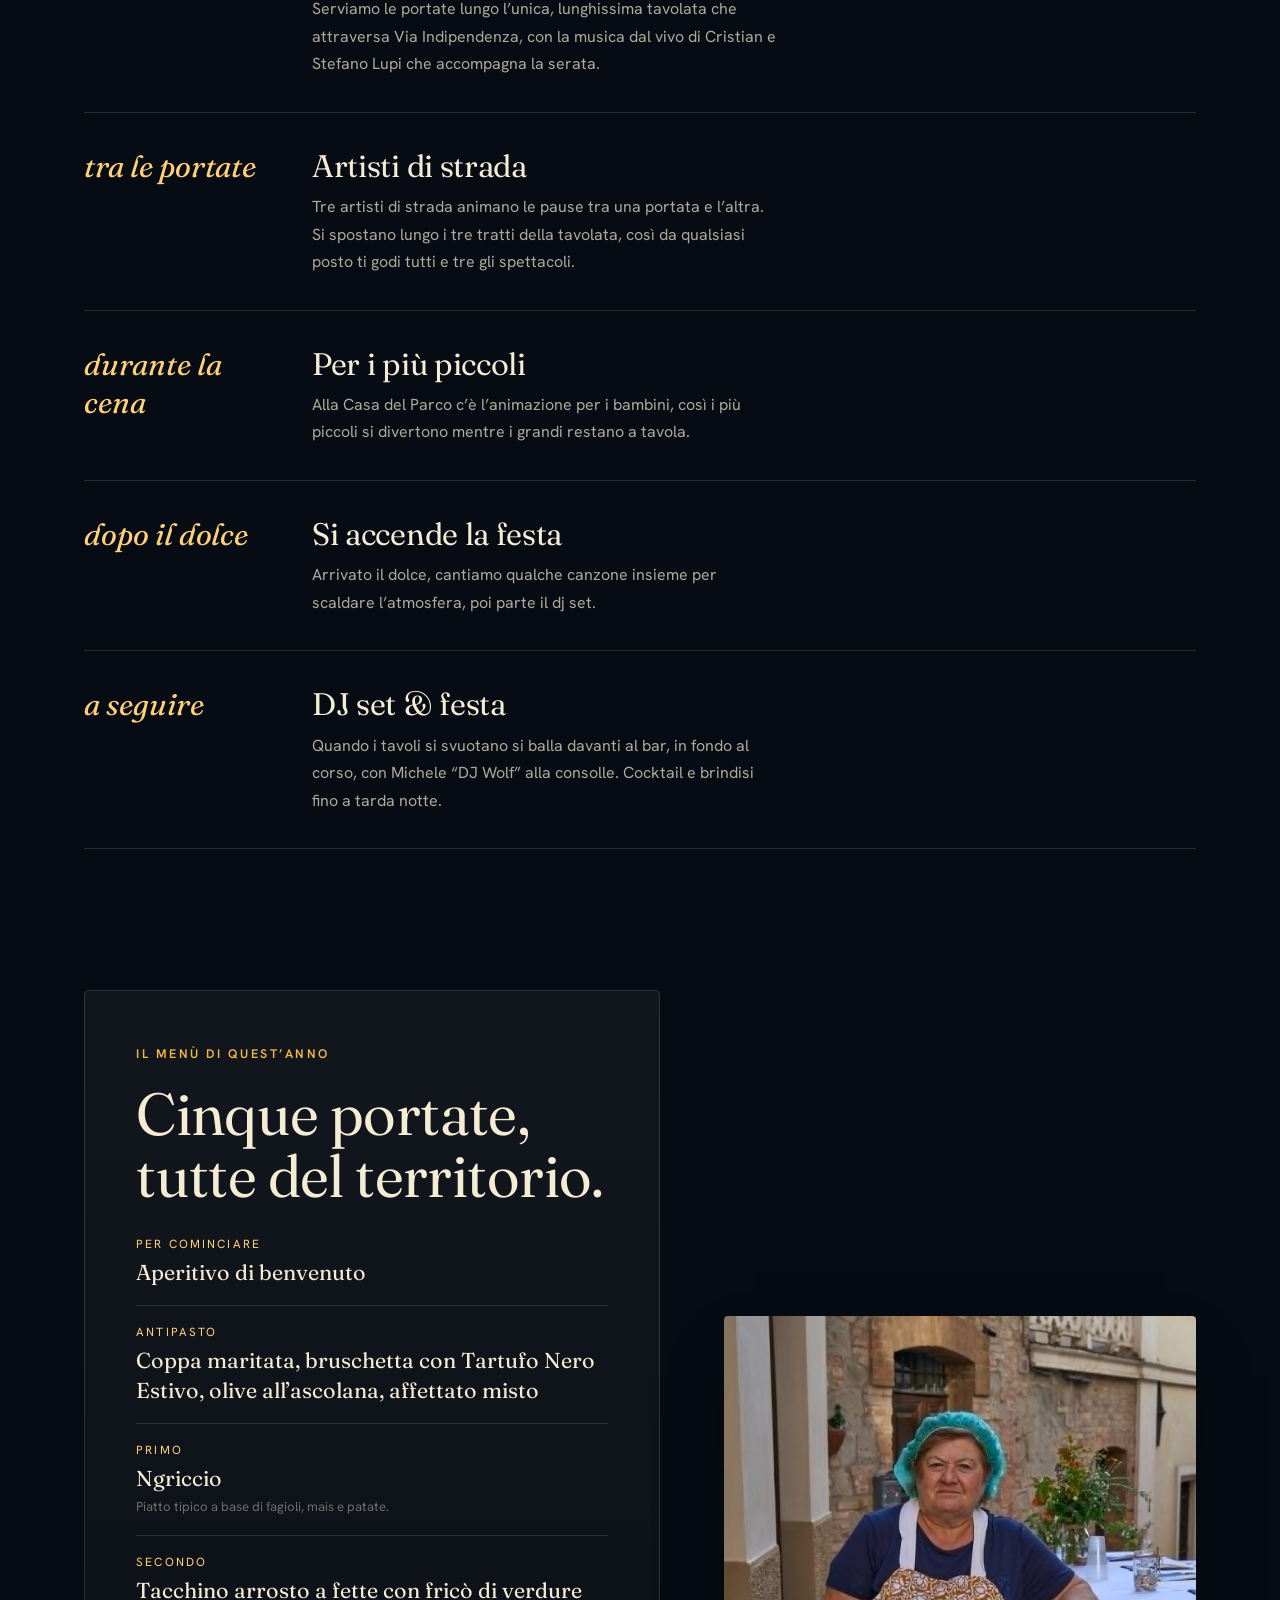
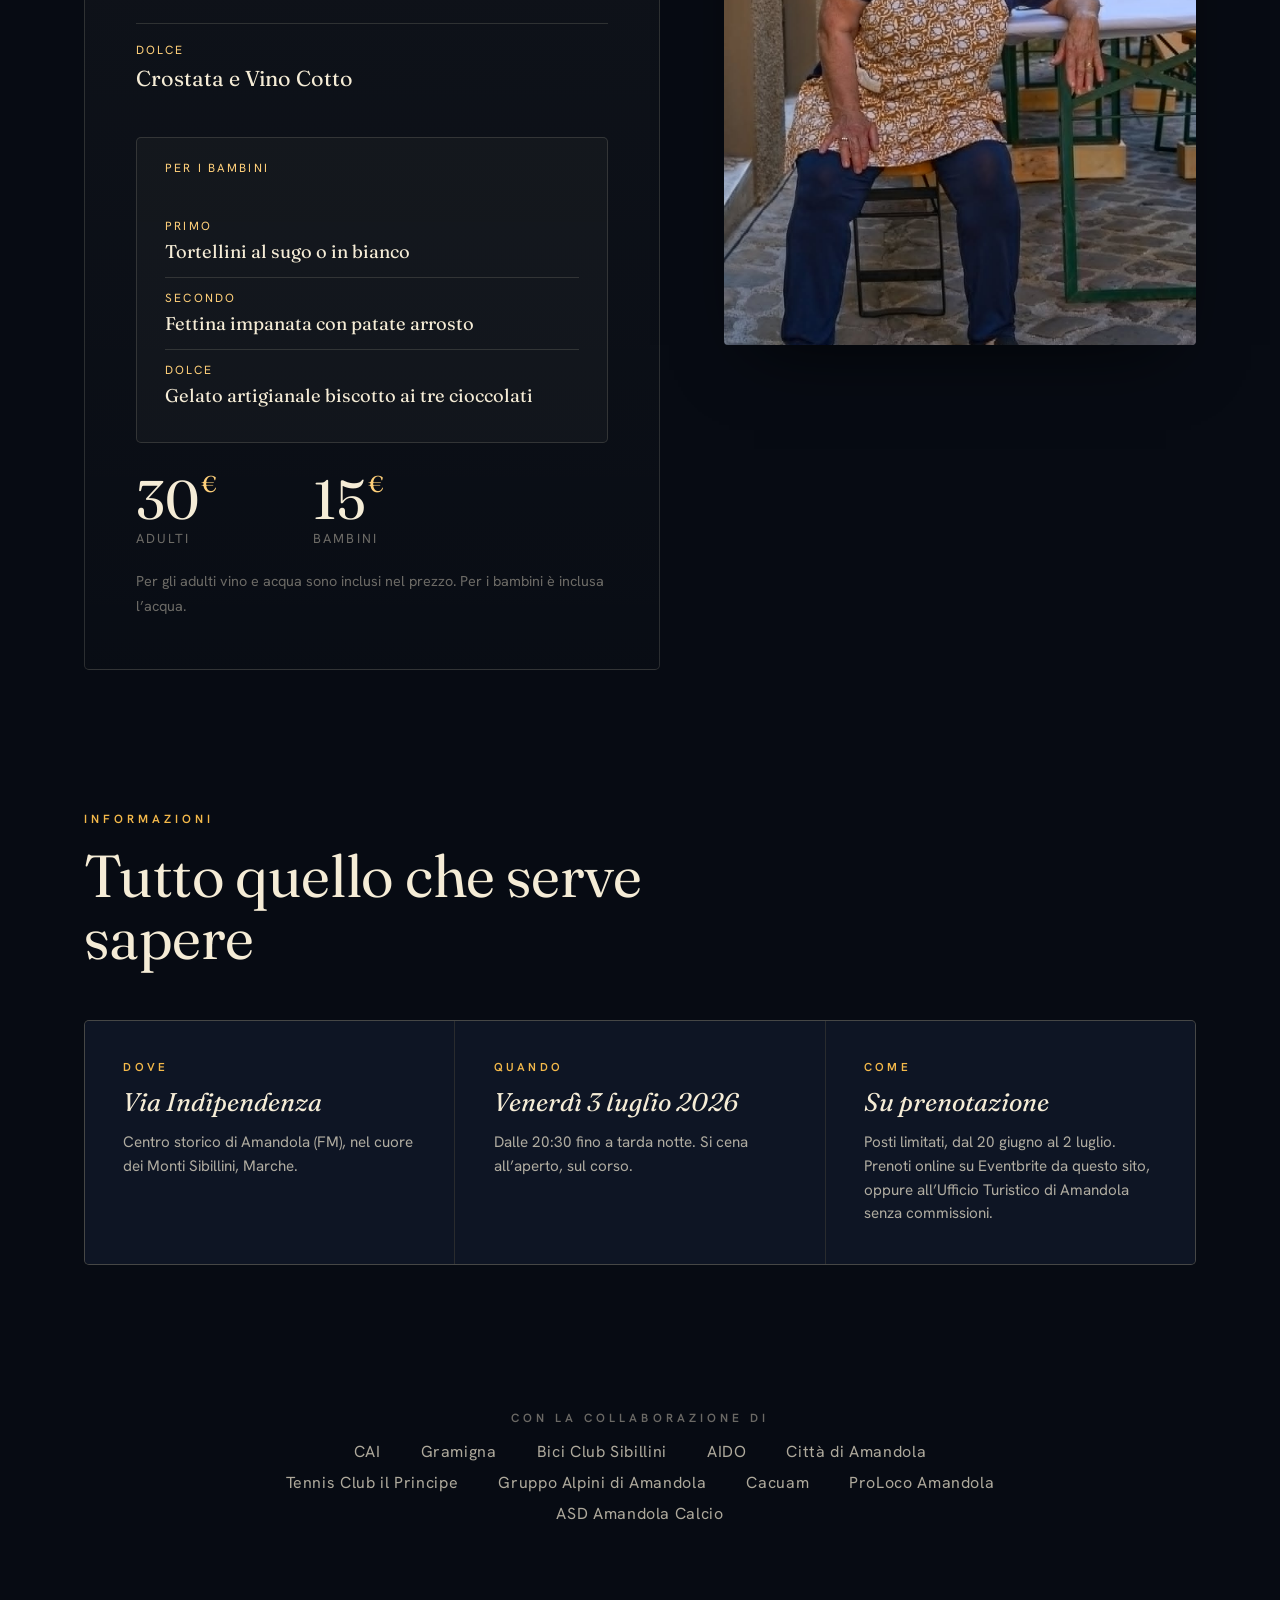
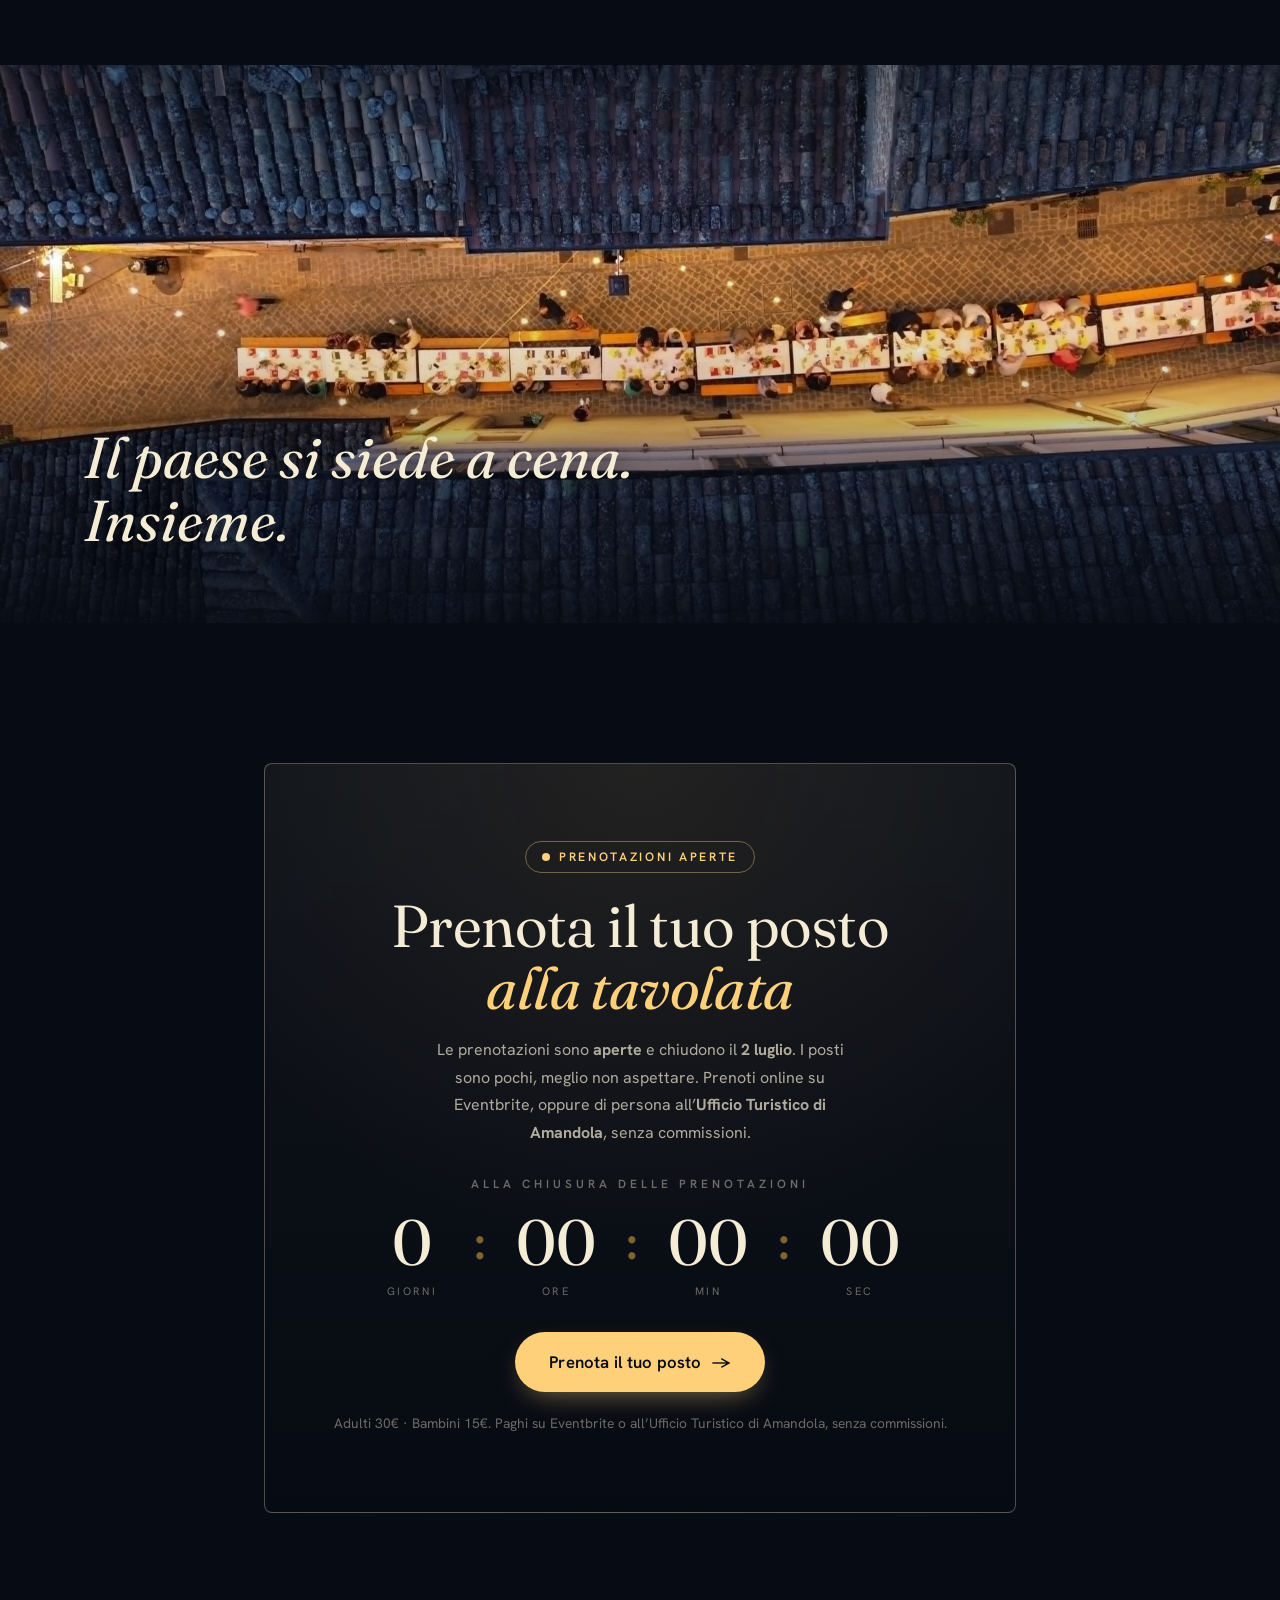
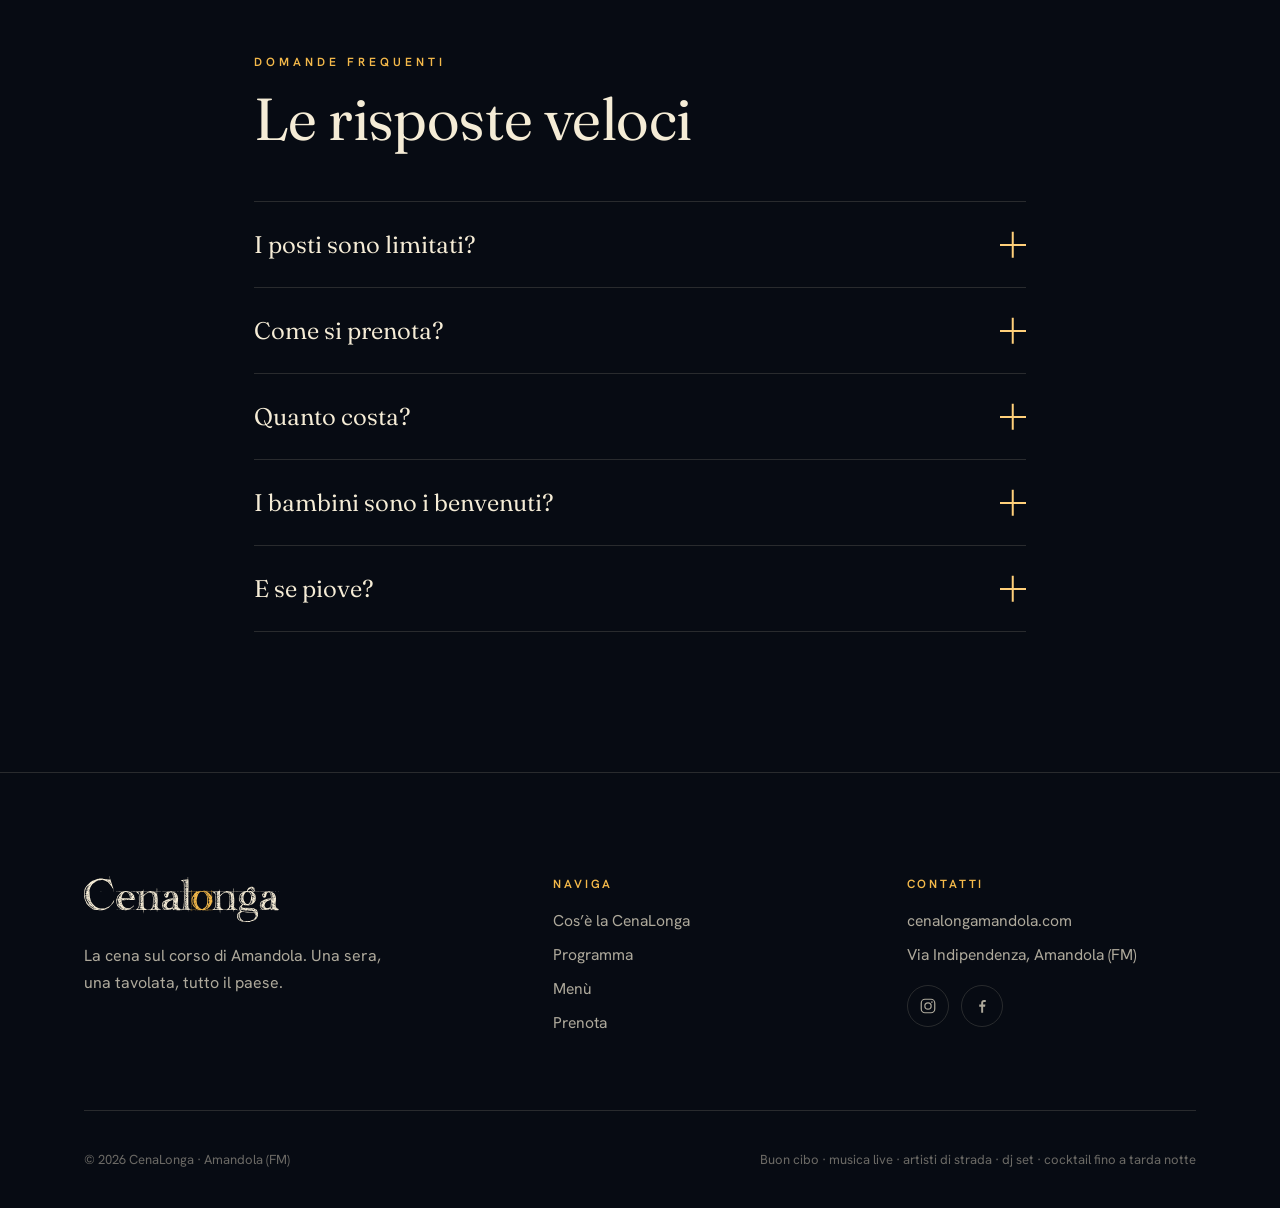
==== commit 34c4ab5d: "Sostituisci la pagina prenota.html con una modale/bottom-sheet per il checkout Al click sui pulsanti" ====
--- a/index.html
+++ b/index.html
@@ -41,9 +41,8 @@
     <a href="#cosa">Cos’è</a>
     <a href="#programma">Programma</a>
     <a href="#menu">Menù</a>
-    <a href="#prenota">Prenota</a>
   </nav>
-  <a id="header-cta" class="btn btn-primary header-cta" href="#prenota">Prenota</a>
+  <a id="header-cta" class="btn btn-primary header-cta js-book" href="#prenota">Prenota</a>
   <button class="nav-toggle" id="nav-toggle" aria-label="Apri il menu" aria-expanded="false" aria-controls="nav-links">
     <span class="nav-toggle-bar"></span>
     <span class="nav-toggle-bar"></span>
@@ -68,7 +67,7 @@
     </div>
     <div class="count-pill" id="hero-count">Mancano <b>…</b> giorni alla cena</div>
     <div class="hero-cta-row">
-      <a class="btn btn-primary btn-lg" href="#prenota">Prenota il tuo posto</a>
+      <a class="btn btn-primary btn-lg js-book" href="#prenota">Prenota il tuo posto</a>
       <a class="btn btn-ghost btn-lg" href="#cosa">Scopri la serata</a>
     </div>
   </div>
@@ -281,7 +280,7 @@
       <p class="b-sub" id="b-sub">I posti sono pochi. Apriamo le prenotazioni <b>sabato 20 giugno</b> e chiudiamo il <b>2 luglio</b>: online su Eventbrite, oppure di persona all’<b>Ufficio Turistico di Amandola</b>, senza commissioni. Torna qui o segnati la data.</p>
       <div class="eyebrow dim" id="b-countdown-cap" style="margin-bottom:18px">All’apertura delle prenotazioni</div>
       <div class="countdown" id="b-countdown"></div>
-      <a id="b-cta" class="btn btn-ghost btn-lg" aria-disabled="true">Prenotazioni dal 20 giugno</a>
+      <a id="b-cta" class="btn btn-ghost btn-lg js-book" aria-disabled="true">Prenotazioni dal 20 giugno</a>
       <p class="b-note" id="b-note">Prenotazioni gestite su Eventbrite, tramite <a href="https://cenalongamandola.com">cenalongamandola.com</a>.</p>
     </div>
   </div>
@@ -359,6 +358,26 @@
   </div>
 </footer>
 
+<!-- ===================== MODALE PRENOTAZIONE ===================== -->
+<div class="book-modal" id="book-modal" hidden>
+  <div class="book-modal-backdrop" data-book-close></div>
+  <div class="book-modal-panel" role="dialog" aria-modal="true" aria-label="Prenota il tuo posto">
+    <div class="book-modal-head">
+      <span class="book-modal-grip" aria-hidden="true"></span>
+      <span class="book-modal-title">Prenota il tuo posto</span>
+      <button class="book-modal-close" type="button" aria-label="Chiudi" data-book-close>&times;</button>
+    </div>
+    <div class="book-modal-body">
+      <div id="eb-inline" aria-live="polite"></div>
+      <div id="eb-fallback" class="checkout-fallback">
+        <p>Il modulo di prenotazione non è ancora attivo. Le prenotazioni aprono <b>sabato 20 giugno</b> e chiudono il <b>2 luglio</b>.</p>
+        <p style="margin-top:14px">Quando sono aperte prenoti qui, oppure di persona all’<b>Ufficio Turistico di Amandola</b>, senza commissioni.</p>
+        <a class="btn btn-ghost" id="eb-fallback-link" href="https://www.eventbrite.it/" target="_blank" rel="noopener" style="margin-top:20px">Vai a Eventbrite</a>
+      </div>
+    </div>
+  </div>
+</div>
+
 <script src="app.js"></script>
 </body>
 </html>
--- a/styles.css
+++ b/styles.css
@@ -500,3 +500,85 @@
   .nav-links{transition:none}
   .tl-row::before{transition:none}
 }
+
+/* ============================================================
+   MODALE PRENOTAZIONE (desktop) / BOTTOM SHEET (mobile)
+   ============================================================ */
+.book-modal{
+  position:fixed; inset:0; z-index:1000;
+  display:flex; align-items:center; justify-content:center;
+  padding:clamp(16px,4vw,48px);
+}
+.book-modal[hidden]{ display:none; }
+.book-modal-backdrop{
+  position:absolute; inset:0;
+  background:rgba(7,11,19,.72);
+  backdrop-filter:blur(4px); -webkit-backdrop-filter:blur(4px);
+  opacity:0; transition:opacity .28s ease;
+}
+.book-modal.is-open .book-modal-backdrop{ opacity:1; }
+.book-modal-panel{
+  position:relative; z-index:1;
+  width:100%; max-width:640px; max-height:90vh;
+  display:flex; flex-direction:column;
+  background:var(--navy-2);
+  border:1px solid var(--line-strong);
+  border-radius:14px; overflow:hidden;
+  box-shadow:0 30px 80px rgba(0,0,0,.55);
+  opacity:0; transform:translateY(16px) scale(.98);
+  transition:opacity .28s ease, transform .28s cubic-bezier(.16,1,.3,1);
+}
+.book-modal.is-open .book-modal-panel{ opacity:1; transform:none; }
+.book-modal-head{
+  position:relative; flex:0 0 auto;
+  display:flex; align-items:center; justify-content:space-between;
+  gap:12px; padding:16px 18px;
+  border-bottom:1px solid var(--line);
+}
+.book-modal-grip{ display:none; }
+.book-modal-title{
+  font-family:var(--serif); font-weight:500;
+  font-size:1.05rem; color:var(--cream);
+}
+.book-modal-close{
+  flex:0 0 auto;
+  width:38px; height:38px; line-height:1;
+  display:inline-flex; align-items:center; justify-content:center;
+  font-size:1.7rem; color:var(--cream-dim);
+  background:transparent; border:1px solid var(--line);
+  border-radius:9px; cursor:pointer;
+  transition:color .15s ease, border-color .15s ease, background .15s ease;
+}
+.book-modal-close:hover{ color:var(--cream); border-color:var(--line-strong); background:rgba(245,236,214,.06); }
+.book-modal-body{
+  flex:1 1 auto; min-height:0;
+  overflow-y:auto; -webkit-overflow-scrolling:touch;
+  background:var(--navy-2);
+}
+.book-modal-body #eb-inline:empty{ min-height:0; }
+.book-modal-body .checkout-fallback{ padding:clamp(24px,4vw,36px); }
+.book-modal-body .checkout-fallback p{ max-width:54ch; }
+
+/* Bottom sheet su mobile */
+@media (max-width:640px){
+  .book-modal{ align-items:flex-end; padding:0; }
+  .book-modal-panel{
+    max-width:none; max-height:92vh;
+    border-radius:18px 18px 0 0;
+    border-left:0; border-right:0; border-bottom:0;
+    transform:translateY(100%);
+  }
+  .book-modal.is-open .book-modal-panel{ transform:none; }
+  .book-modal-head{ padding-top:22px; justify-content:center; }
+  .book-modal-grip{
+    display:block; position:absolute; top:9px; left:50%;
+    width:42px; height:4px; transform:translateX(-50%);
+    background:var(--line-strong); border-radius:999px;
+  }
+  .book-modal-close{ position:absolute; right:12px; top:14px; }
+}
+
+@media (prefers-reduced-motion:reduce){
+  .book-modal-backdrop,
+  .book-modal-panel{ transition:none; }
+}
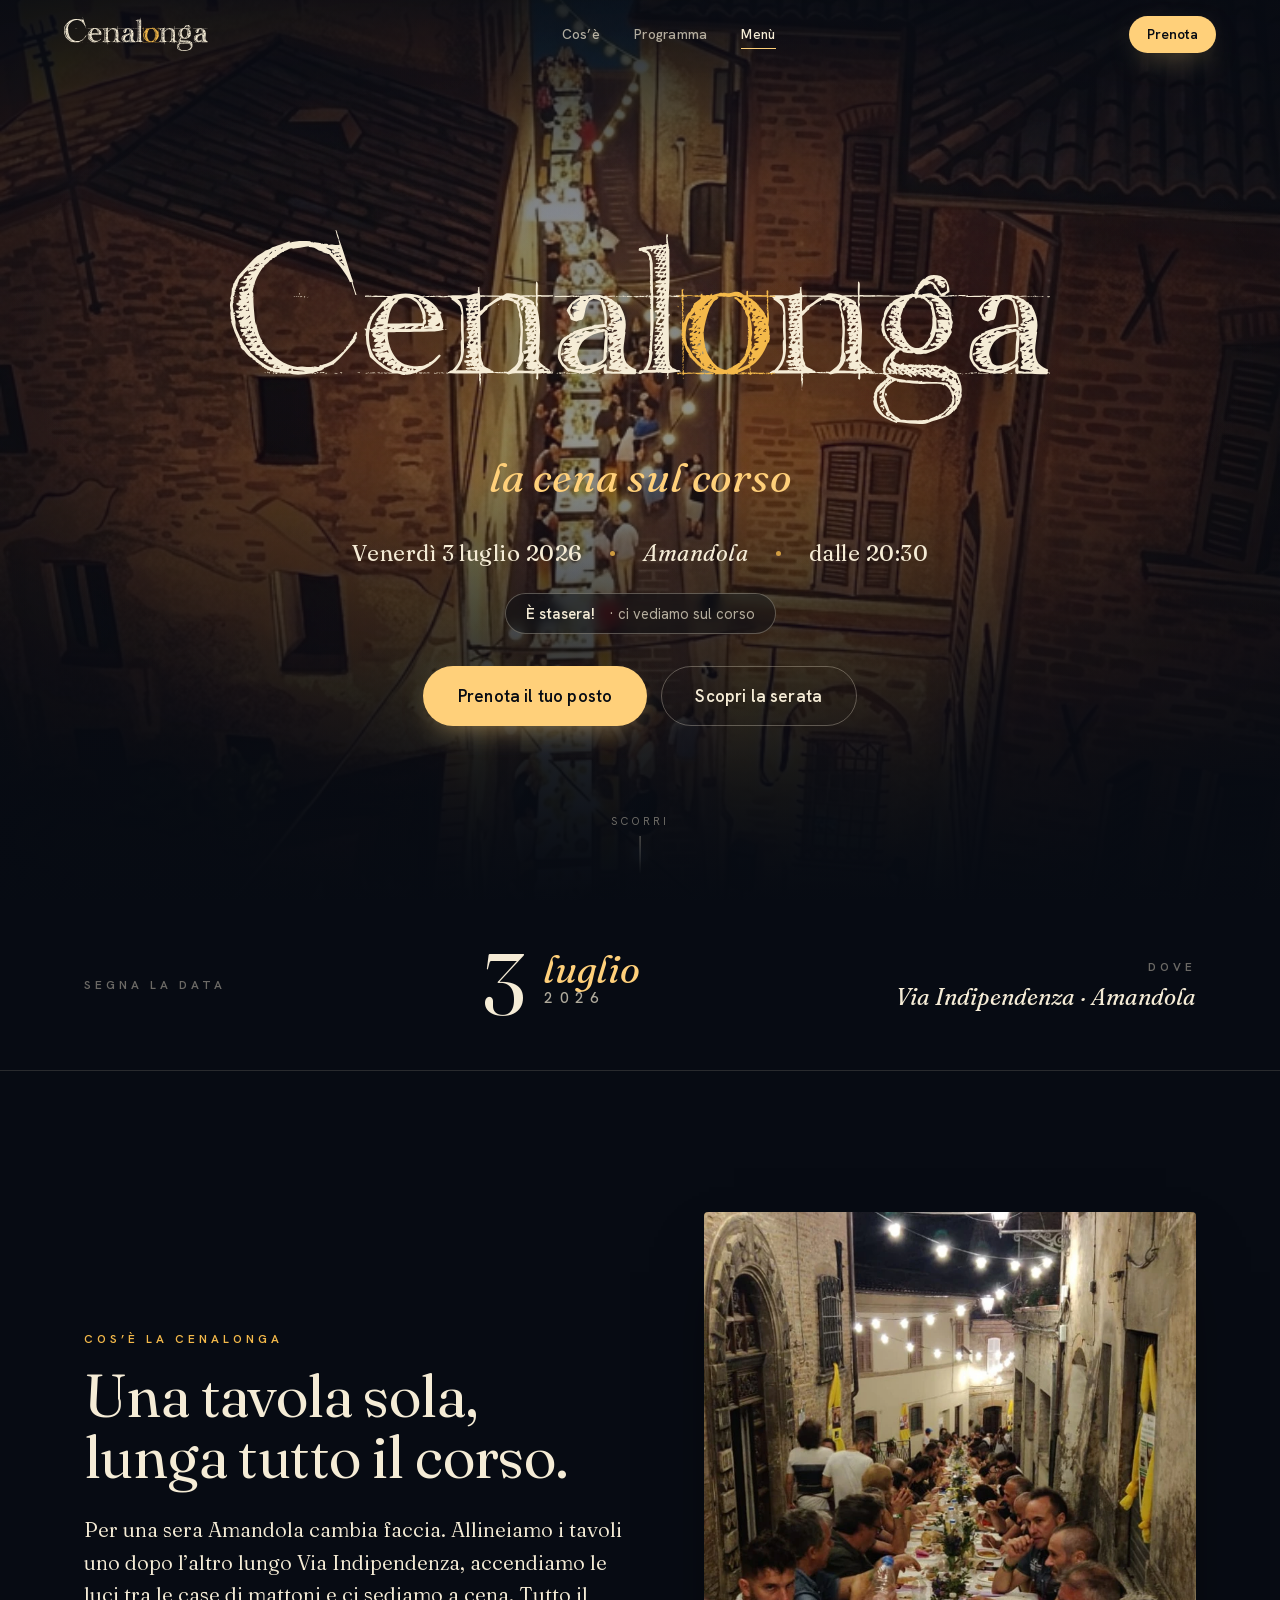
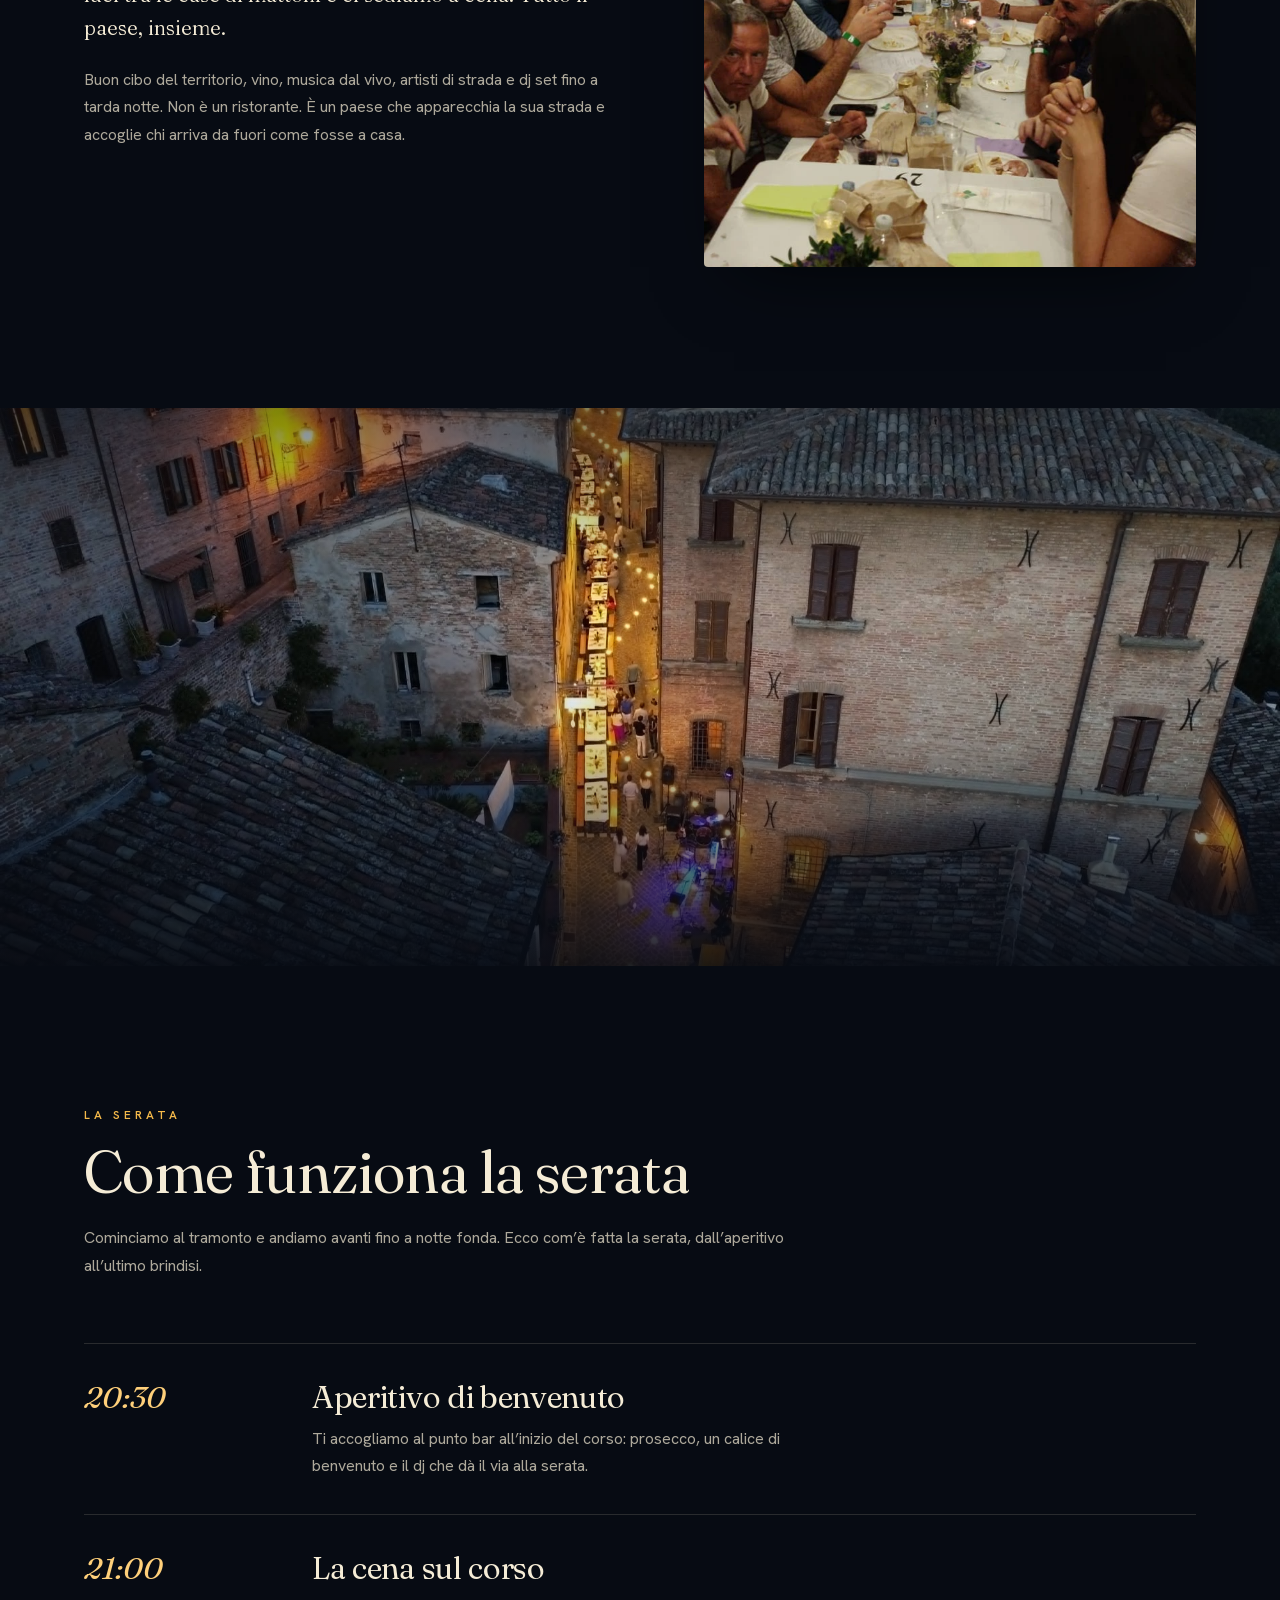
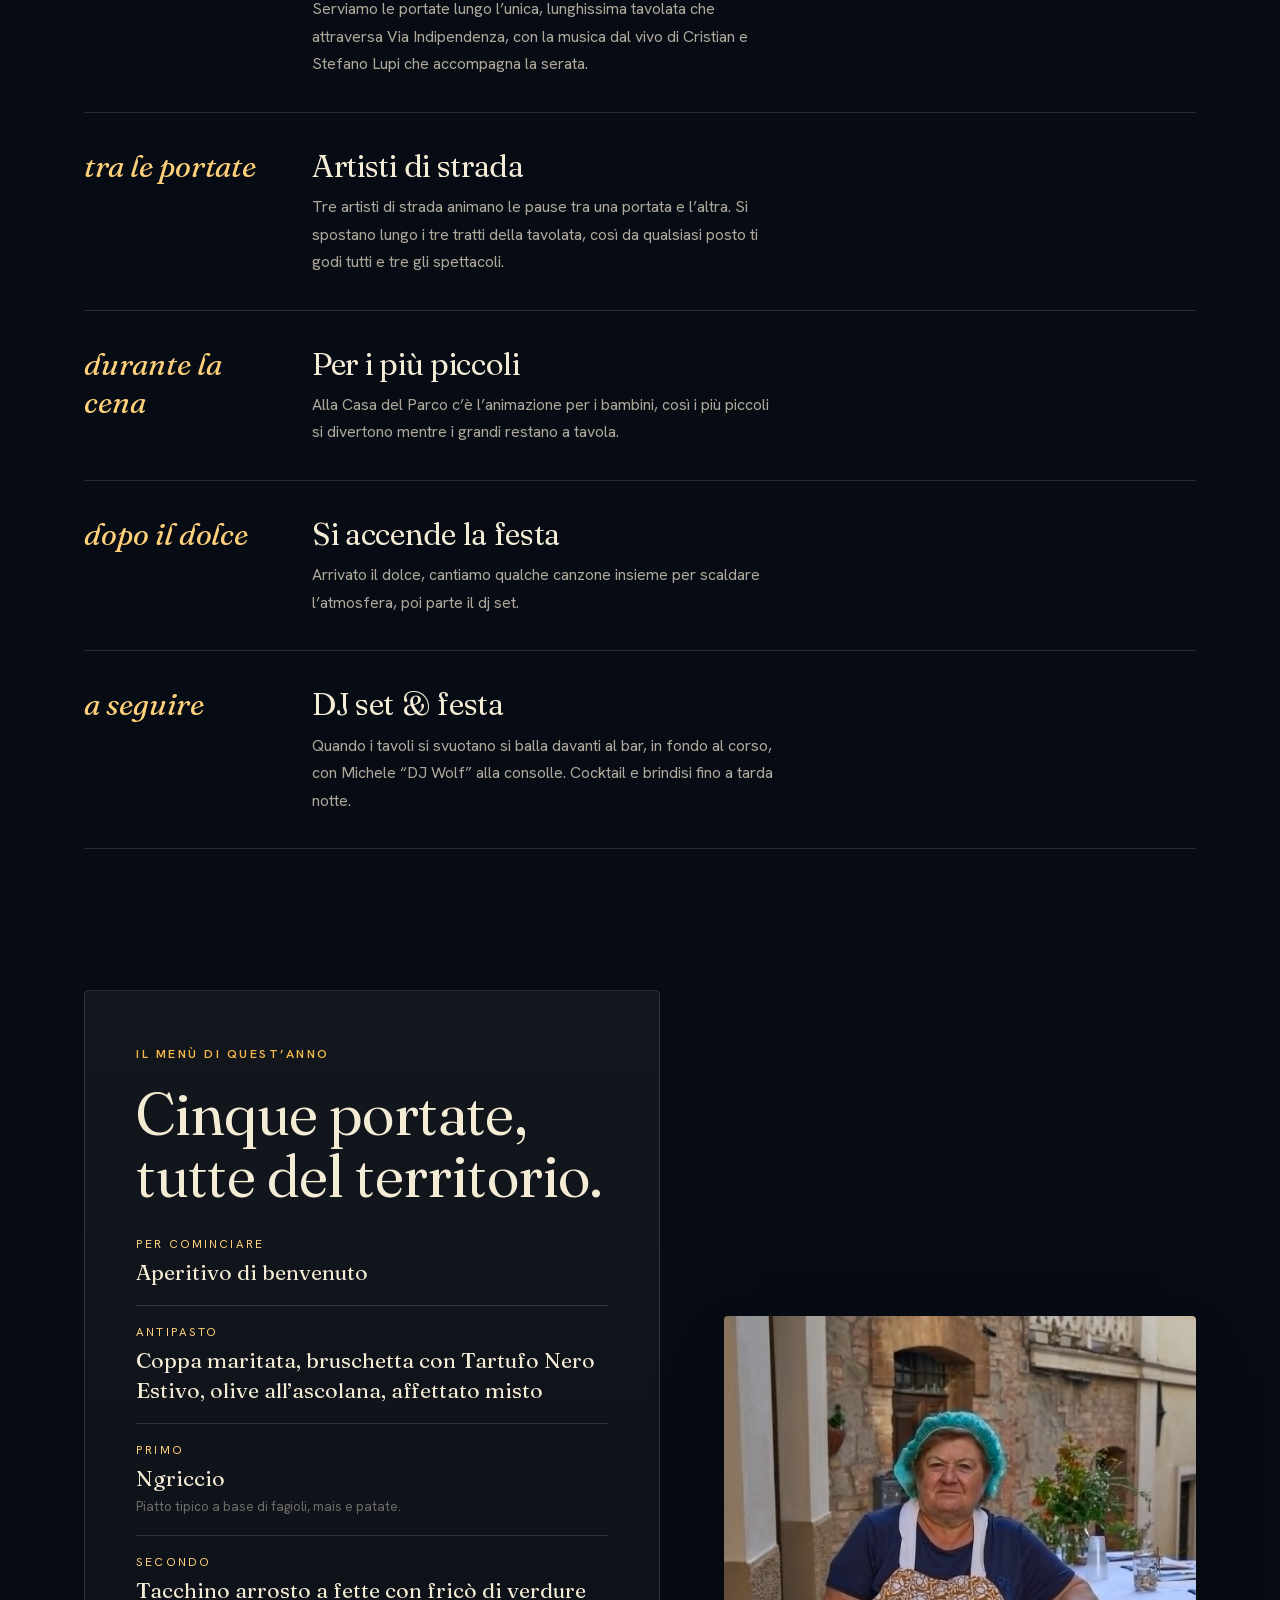
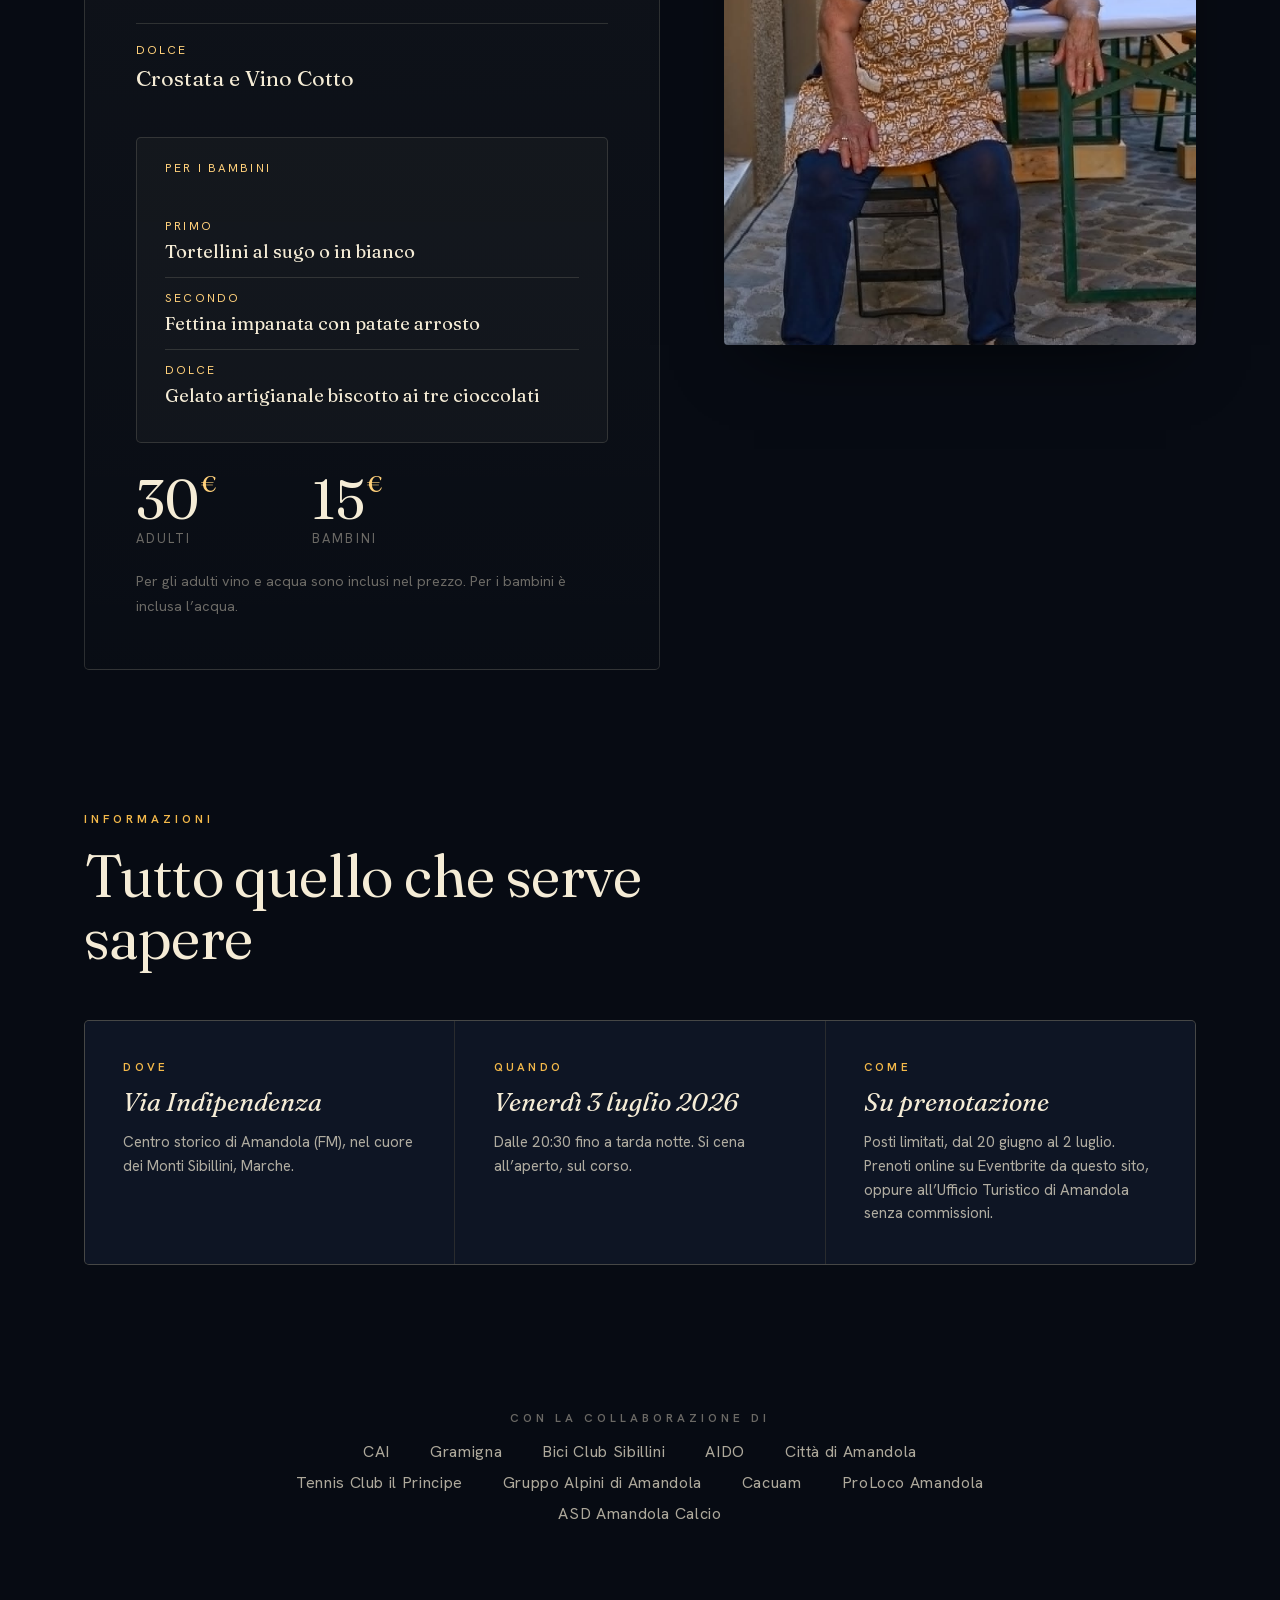
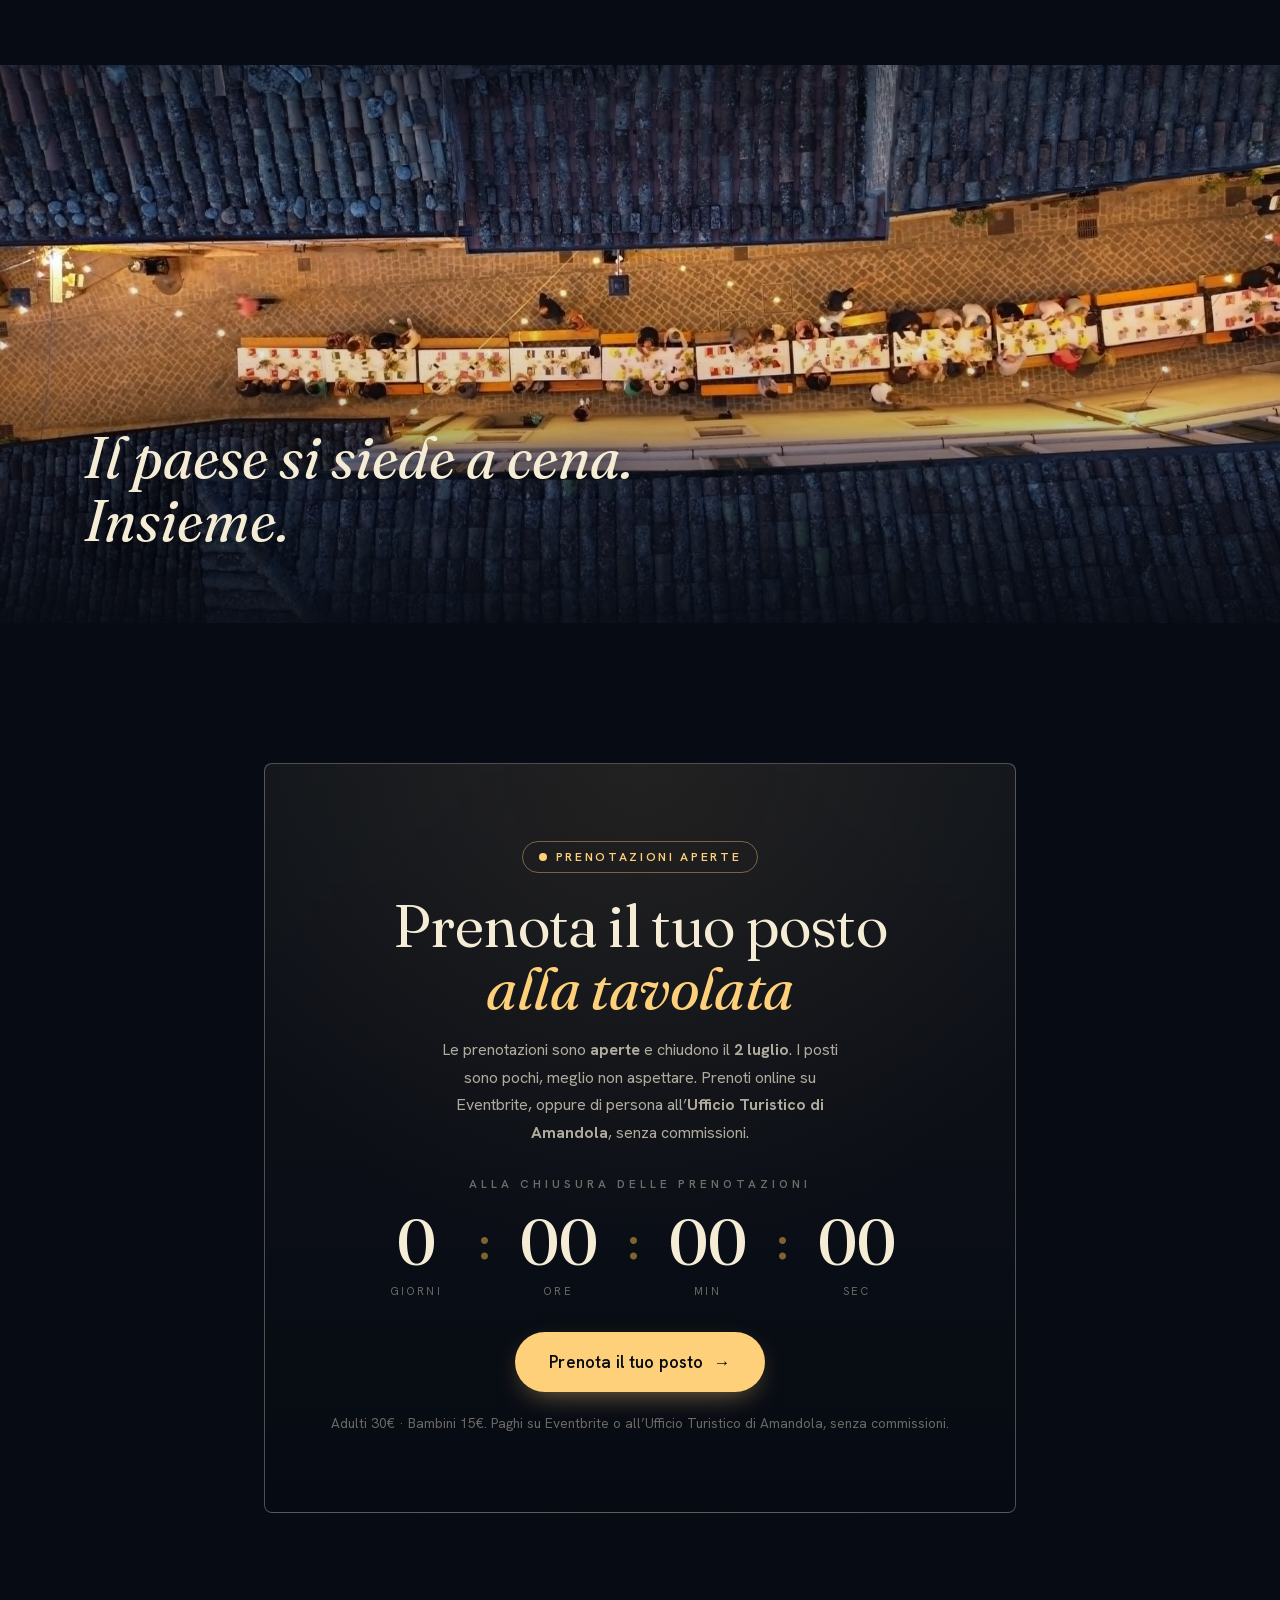
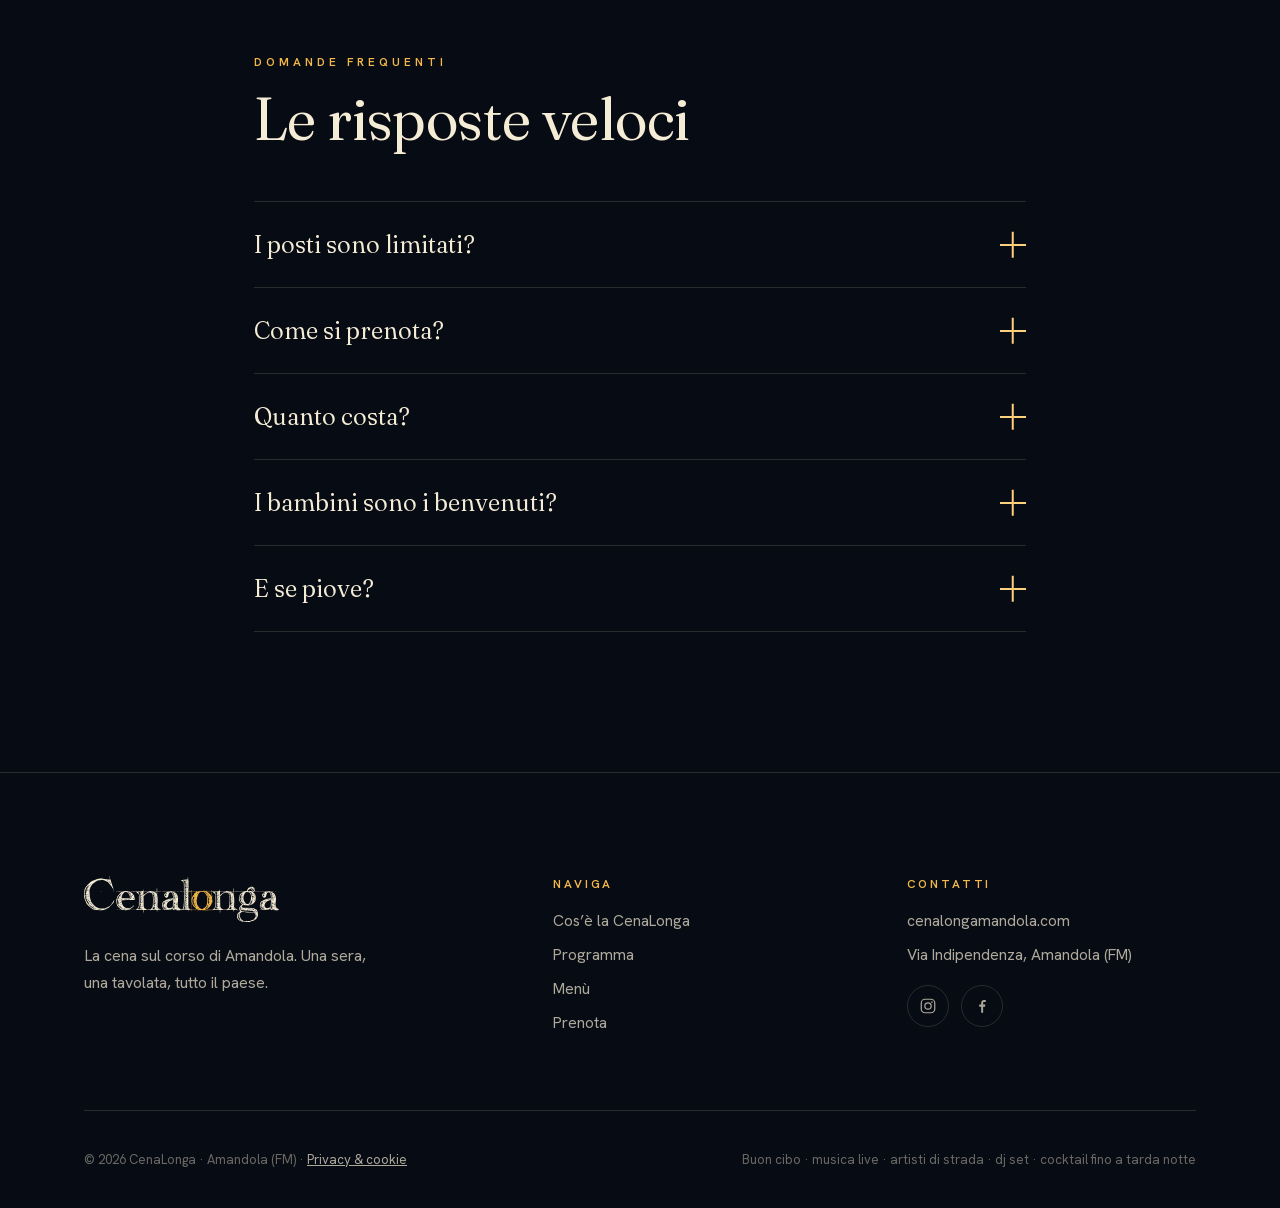
==== commit aa97c26f: "Mostra la pagina evento Eventbrite nella modale invece del checkout vuoto Il checkout embedded e' vu" ====
--- a/index.html
+++ b/index.html
@@ -28,6 +28,9 @@
 <meta name="twitter:description" content="Una tavolata lunga tutto il corso di Amandola. Ti aspettiamo venerdì 3 luglio 2026.">
 <meta name="twitter:image" content="https://tomthias.github.io/cenalonga/assets/photo-aerial-dusk.jpeg">
 
+<!-- Font self-hostati: precarico i due tagli principali per evitare il flash -->
+<link rel="preload" href="assets/fonts/fraunces-normal-latin.woff2" as="font" type="font/woff2" crossorigin>
+<link rel="preload" href="assets/fonts/hankengrotesk-latin.woff2" as="font" type="font/woff2" crossorigin>
 <link rel="stylesheet" href="styles.css">
 </head>
 <body>
@@ -352,7 +355,7 @@
       </div>
     </div>
     <div class="foot-bottom">
-      <span>© 2026 CenaLonga · Amandola (FM)</span>
+      <span>© 2026 CenaLonga · Amandola (FM) · <a href="privacy.html">Privacy &amp; cookie</a></span>
       <span>Buon cibo · musica live · artisti di strada · dj set · cocktail fino a tarda notte</span>
     </div>
   </div>
@@ -374,6 +377,7 @@
         <p style="margin-top:14px">Quando sono aperte prenoti qui, oppure di persona all’<b>Ufficio Turistico di Amandola</b>, senza commissioni.</p>
         <a class="btn btn-ghost" id="eb-fallback-link" href="https://www.eventbrite.it/" target="_blank" rel="noopener" style="margin-top:20px">Vai a Eventbrite</a>
       </div>
+      <p class="book-modal-note">Il checkout è fornito da <b>Eventbrite</b>, che al caricamento usa cookie propri. Dettagli nella <a href="privacy.html">Privacy</a>.</p>
     </div>
   </div>
 </div>
--- a/styles.css
+++ b/styles.css
@@ -3,7 +3,39 @@
    Design system rooted in the official poster
    ============================================================ */
 
-@import url('https://fonts.googleapis.com/css2?family=Fraunces:ital,opsz,wght@0,9..144,300..700;1,9..144,300..700&family=Hanken+Grotesk:wght@400;500;600;700&display=swap');
+/* Font self-hostati (niente chiamate a Google → niente trasferimento IP/cookie).
+   Variabili: Fraunces 300-700 (normale+corsivo), Hanken Grotesk 400-700.
+   Sottoinsiemi latin + latin-ext: coprono l'italiano (accenti, virgolette curve, €). */
+@font-face{
+  font-family:'Fraunces';font-style:normal;font-weight:300 700;font-display:swap;
+  src:url('assets/fonts/fraunces-normal-latin.woff2') format('woff2');
+  unicode-range:U+0000-00FF,U+0131,U+0152-0153,U+02BB-02BC,U+02C6,U+02DA,U+02DC,U+0304,U+0308,U+0329,U+2000-206F,U+20AC,U+2122,U+2191,U+2193,U+2212,U+2215,U+FEFF,U+FFFD;
+}
+@font-face{
+  font-family:'Fraunces';font-style:normal;font-weight:300 700;font-display:swap;
+  src:url('assets/fonts/fraunces-normal-latin-ext.woff2') format('woff2');
+  unicode-range:U+0100-02BA,U+02BD-02C5,U+02C7-02CC,U+02CE-02D7,U+02DD-02FF,U+0304,U+0308,U+0329,U+1D00-1DBF,U+1E00-1E9F,U+1EF2-1EFF,U+2020,U+20A0-20AB,U+20AD-20C0,U+2113,U+2C60-2C7F,U+A720-A7FF;
+}
+@font-face{
+  font-family:'Fraunces';font-style:italic;font-weight:300 700;font-display:swap;
+  src:url('assets/fonts/fraunces-italic-latin.woff2') format('woff2');
+  unicode-range:U+0000-00FF,U+0131,U+0152-0153,U+02BB-02BC,U+02C6,U+02DA,U+02DC,U+0304,U+0308,U+0329,U+2000-206F,U+20AC,U+2122,U+2191,U+2193,U+2212,U+2215,U+FEFF,U+FFFD;
+}
+@font-face{
+  font-family:'Fraunces';font-style:italic;font-weight:300 700;font-display:swap;
+  src:url('assets/fonts/fraunces-italic-latin-ext.woff2') format('woff2');
+  unicode-range:U+0100-02BA,U+02BD-02C5,U+02C7-02CC,U+02CE-02D7,U+02DD-02FF,U+0304,U+0308,U+0329,U+1D00-1DBF,U+1E00-1E9F,U+1EF2-1EFF,U+2020,U+20A0-20AB,U+20AD-20C0,U+2113,U+2C60-2C7F,U+A720-A7FF;
+}
+@font-face{
+  font-family:'Hanken Grotesk';font-style:normal;font-weight:400 700;font-display:swap;
+  src:url('assets/fonts/hankengrotesk-latin.woff2') format('woff2');
+  unicode-range:U+0000-00FF,U+0131,U+0152-0153,U+02BB-02BC,U+02C6,U+02DA,U+02DC,U+0304,U+0308,U+0329,U+2000-206F,U+20AC,U+2122,U+2191,U+2193,U+2212,U+2215,U+FEFF,U+FFFD;
+}
+@font-face{
+  font-family:'Hanken Grotesk';font-style:normal;font-weight:400 700;font-display:swap;
+  src:url('assets/fonts/hankengrotesk-latin-ext.woff2') format('woff2');
+  unicode-range:U+0100-02BA,U+02BD-02C5,U+02C7-02CC,U+02CE-02D7,U+02DD-02FF,U+0304,U+0308,U+0329,U+1D00-1DBF,U+1E00-1E9F,U+1EF2-1EFF,U+2020,U+20A0-20AB,U+20AD-20C0,U+2113,U+2C60-2C7F,U+A720-A7FF;
+}
 
 :root{
   /* Palette from the poster */
@@ -82,6 +114,14 @@
 #eb-inline:not(:empty){min-height:480px}
 .checkout-fallback{padding:clamp(28px,4vw,44px)}
 .checkout-fallback p{max-width:54ch}
+
+/* pagina legale (privacy.html) */
+.legal-body{margin-top:clamp(32px,5vw,56px)}
+.legal-body h2{font-size:clamp(1.5rem,3vw,2.1rem);margin-top:clamp(34px,4vw,52px)}
+.legal-body p{margin-top:16px}
+.legal-body a{color:var(--gold-2);text-decoration:underline;text-underline-offset:2px}
+.legal-body a:hover{color:var(--gold)}
+.legal-updated{margin-top:clamp(34px,4vw,52px);font-size:.86rem;color:var(--cream-faint)}
 
 /* ============================================================
    HEADER
@@ -387,6 +427,8 @@
   padding:40px 0;margin-top:clamp(48px,6vw,80px);border-top:1px solid var(--line);
   font-size:.82rem;color:var(--cream-faint);
 }
+.foot-bottom a{color:var(--cream-dim);text-decoration:underline;transition:color .2s}
+.foot-bottom a:hover{color:var(--cream)}
 
 /* ============================================================
    reveal on scroll
@@ -556,8 +598,15 @@
   background:var(--navy-2);
 }
 .book-modal-body #eb-inline:empty{ min-height:0; }
+.eb-frame{ display:block; width:100%; height:78vh; max-height:840px; border:0; background:#fff; }
 .book-modal-body .checkout-fallback{ padding:clamp(24px,4vw,36px); }
 .book-modal-body .checkout-fallback p{ max-width:54ch; }
+.book-modal-note{
+  margin:0; padding:14px clamp(18px,4vw,28px);
+  font-size:.78rem; line-height:1.5; color:var(--cream-faint);
+  border-top:1px solid var(--line); background:var(--navy-3);
+}
+.book-modal-note a{ color:var(--cream-dim); text-decoration:underline; }
 
 /* Bottom sheet su mobile */
 @media (max-width:640px){
